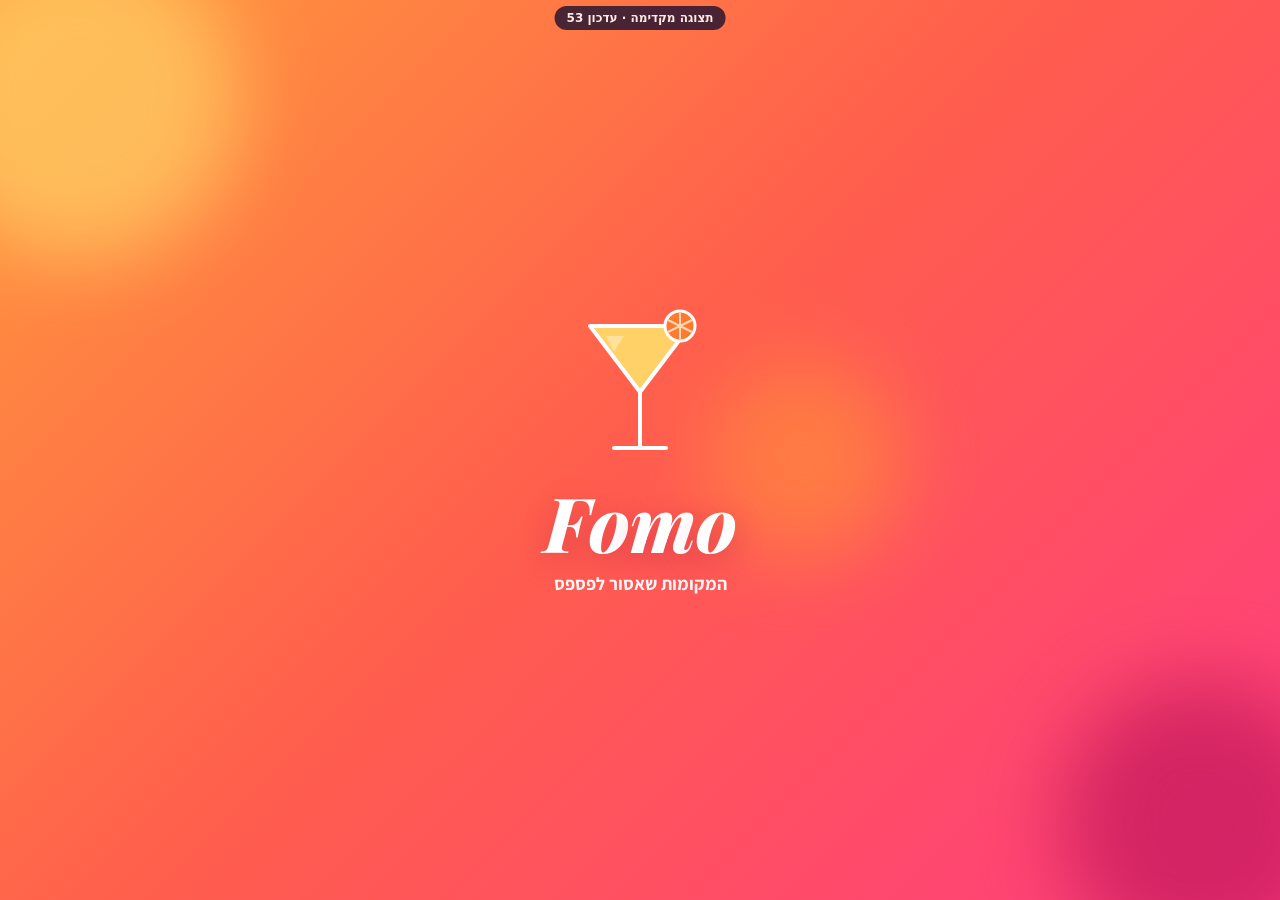
==== preview/index.html @ 9e5e3354 "Preview of update 53 at /preview/ (live app unchanged) Co-Authored-By: Claude Opus 5.5 <noreply@anth" ====
<!DOCTYPE html>
<html lang="he" dir="rtl">
<head>
<meta charset="utf-8">
<meta name="viewport" content="width=device-width,initial-scale=1,viewport-fit=cover">
<meta name="robots" content="noindex"><title>Fomo</title>
<meta name="theme-color" content="#FF5E4D">
<meta name="apple-mobile-web-app-capable" content="yes">
<meta name="mobile-web-app-capable" content="yes">
<meta name="apple-mobile-web-app-status-bar-style" content="black-translucent">
<meta name="apple-mobile-web-app-title" content="Fomo">
<script>try{var d=document.documentElement,t=localStorage.getItem("rs-theme");if(t)d.dataset.theme=t;var f=localStorage.getItem("rs-fs");if(f)d.dataset.fs=f;if(localStorage.getItem("rs-hc"))d.dataset.hc="1"}catch(e){}</script>
<link rel="manifest" href="manifest.webmanifest">
<link rel="icon" href="icons/icon-192.png">
<link rel="apple-touch-icon" href="icons/apple-touch-icon.png">
<link rel="preconnect" href="https://fonts.googleapis.com">
<link href="https://fonts.googleapis.com/css2?family=Frank+Ruhl+Libre:wght@700;900&family=Playfair+Display:ital,wght@1,800&family=Rubik:wght@500;700;800&family=Assistant:wght@400;600;700&display=swap" rel="stylesheet">
<link rel="stylesheet" href="vendor/leaflet.css?v=53">
<link rel="stylesheet" href="vendor/markercluster.css?v=53">
<link rel="stylesheet" href="style.css?v=53">
</head>
<body class="splashing"><div id="pvBadge" style="position:fixed;top:calc(6px + env(safe-area-inset-top));left:50%;transform:translateX(-50%);z-index:9999;background:#2A1630;color:#fff;font:700 12px/1 system-ui,sans-serif;padding:6px 12px;border-radius:999px;pointer-events:none;opacity:.85">תצוגה מקדימה · עדכון 53</div>
<div id="splash" role="presentation">
  <div class="sp-blob b1"></div><div class="sp-blob b2"></div><div class="sp-blob b3"></div>
  <svg class="sp-glass" viewBox="0 0 120 160" aria-hidden="true">
    <defs><clipPath id="bowl"><path d="M14 22 H106 L60 84 Z"/></clipPath></defs>
    <g clip-path="url(#bowl)"><rect class="liquid" x="0" y="20" width="120" height="70"/><path class="shine" d="M26 30 H44 L34 46 Z"/></g>
    <circle class="bub" cx="52" cy="62" r="2.5"/><circle class="bub" cx="64" cy="54" r="2"/><circle class="bub" cx="58" cy="70" r="1.8"/>
    <path class="outline" d="M10 20 H110 L60 86 Z M60 86 V140 M34 142 H86"/>
    <g class="slice"><circle cx="100" cy="20" r="15" fill="#FF7A2F" stroke="#fff" stroke-width="3"/><path d="M100 7 V33 M88 14 L112 26 M88 26 L112 14" stroke="#FFD9B8" stroke-width="2"/></g>
  </svg>
  <div class="sp-word"><span>F</span><span>o</span><span>m</span><span>o</span></div>
  <div class="sp-tag">המקומות שאסור לפספס</div>
</div>
<div id="gate" class="gate" hidden></div>
<div id="app" hidden>
<header class="band">
  <div class="wrap">
    <div class="top">
      <div>
        <div class="brand">Fomo</div>
        <h1>המסעדות שלנו</h1>
        <div class="stats" id="stats">טוען…</div>
        <div class="greet" id="greet" hidden></div>
      </div>
      <div class="hbtns">
        <button class="btn ghost" id="pickBtn" type="button"><svg viewBox="0 0 24 24" fill="none" stroke="currentColor" stroke-width="2"><rect x="3" y="3" width="18" height="18" rx="4"/><circle cx="8.5" cy="8.5" r="1.3" fill="currentColor"/><circle cx="15.5" cy="15.5" r="1.3" fill="currentColor"/><circle cx="12" cy="12" r="1.3" fill="currentColor"/></svg>לאן הולכים הערב?</button>
        <button class="btn" id="addBtn" type="button"><svg viewBox="0 0 24 24" fill="none" stroke="currentColor" stroke-width="2.5"><path d="M12 5v14M5 12h14"/></svg>מסעדה חדשה</button>
        <button class="btn ghost icon bell-btn" id="bellBtn" type="button" aria-label="מה חדש"><svg viewBox="0 0 24 24" fill="none" stroke="currentColor" stroke-width="2" stroke-linecap="round" stroke-linejoin="round"><path d="M6 8a6 6 0 0 1 12 0c0 7 3 9 3 9H3s3-2 3-9M10.3 21a1.9 1.9 0 0 0 3.4 0"/></svg><span class="bell-n" hidden></span></button>
        <button class="btn ghost" id="listBtn" type="button"><svg viewBox="0 0 24 24" fill="none" stroke="currentColor" stroke-width="2"><path d="M8 6h13M8 12h13M8 18h13M3 6h.01M3 12h.01M3 18h.01"/></svg>הקבוצות שלי</button>
        <button class="btn ghost icon" id="setBtn" type="button" aria-label="הגדרות" title="הגדרות"><svg viewBox="0 0 24 24" fill="none" stroke="currentColor" stroke-width="2"><circle cx="12" cy="12" r="3"/><path d="M19.4 15a1.7 1.7 0 0 0 .3 1.8l.1.1a2 2 0 1 1-2.8 2.8l-.1-.1a1.7 1.7 0 0 0-1.8-.3 1.7 1.7 0 0 0-1 1.5V21a2 2 0 1 1-4 0v-.1a1.7 1.7 0 0 0-1.1-1.5 1.7 1.7 0 0 0-1.8.3l-.1.1a2 2 0 1 1-2.8-2.8l.1-.1a1.7 1.7 0 0 0 .3-1.8 1.7 1.7 0 0 0-1.5-1H3a2 2 0 1 1 0-4h.1a1.7 1.7 0 0 0 1.5-1.1 1.7 1.7 0 0 0-.3-1.8l-.1-.1a2 2 0 1 1 2.8-2.8l.1.1a1.7 1.7 0 0 0 1.8.3H9a1.7 1.7 0 0 0 1-1.5V3a2 2 0 1 1 4 0v.1a1.7 1.7 0 0 0 1 1.5 1.7 1.7 0 0 0 1.8-.3l.1-.1a2 2 0 1 1 2.8 2.8l-.1.1a1.7 1.7 0 0 0-.3 1.8V9a1.7 1.7 0 0 0 1.5 1H21a2 2 0 1 1 0 4h-.1a1.7 1.7 0 0 0-1.5 1z"/></svg></button>
      </div>
    </div>
    <nav class="tabs" aria-label="תצוגות">
      <a href="#" data-v="list"><svg viewBox="0 0 24 24" fill="none" stroke="currentColor" stroke-width="2" aria-hidden="true"><path d="M8 6h13M8 12h13M8 18h13M3 6h.01M3 12h.01M3 18h.01"/></svg><span>רשימה</span></a>
      <a href="#map" data-v="map"><svg viewBox="0 0 24 24" fill="none" stroke="currentColor" stroke-width="2" aria-hidden="true"><path d="M9 4L3 6v14l6-2 6 2 6-2V4l-6 2z"/><path d="M9 4v14M15 6v14"/></svg><span>מפה</span></a>
      <a href="#timeline" data-v="timeline"><svg viewBox="0 0 24 24" fill="none" stroke="currentColor" stroke-width="2" aria-hidden="true"><rect x="3" y="5" width="18" height="16" rx="2"/><path d="M3 10h18M8 3v4M16 3v4"/></svg><span>יציאות</span></a>
      <a href="#stats" data-v="stats"><svg viewBox="0 0 24 24" fill="none" stroke="currentColor" stroke-width="2" aria-hidden="true"><path d="M4 20V10M10 20V4M16 20v-7M22 20H2"/></svg><span>נתונים</span></a>
      <a href="#me" data-v="me"><svg viewBox="0 0 24 24" fill="none" stroke="currentColor" stroke-width="2" aria-hidden="true"><circle cx="12" cy="8" r="4"/><path d="M4 21c0-4 3.6-7 8-7s8 3 8 7"/></svg><span>אני</span></a>
    </nav>
  </div>
</header>
<main>
  <section class="view" id="v-list">
    <div class="band wrap notices" id="pollBar"></div>
    <div class="band tools wrap">
      <div class="seg" role="group" aria-label="סינון לפי מצב">
        <button type="button" data-view="all" aria-pressed="true">הכל</button>
        <button type="button" data-view="want" aria-pressed="false">רוצים ללכת</button>
        <button type="button" data-view="been" aria-pressed="false">היינו</button>
        <button type="button" data-view="match" aria-pressed="false">שנינו רוצים השבוע</button>
      </div>
      <span class="sx-qwrap"><span class="sx-spark" aria-hidden="true">✨</span><input class="search" id="q" type="search" enterkeyhint="search" placeholder="חיפוש חכם: שם, או ״בר יין שקט״" aria-label="חיפוש חכם"></span>
      <div class="sortrow"><select id="sort" aria-label="מיון">
        <option value="recent">עודכנו לאחרונה</option>
        <option value="rating">הכי אהבנו</option>
        <option value="visit">ביקור אחרון</option>
        <option value="name">לפי שם</option>
        <option value="near">הכי קרוב אליי</option>
      </select><button class="btn mobonly" id="pickBtnM" type="button"><svg viewBox="0 0 24 24" fill="none" stroke="currentColor" stroke-width="2"><rect x="3" y="3" width="18" height="18" rx="4"/><circle cx="8.5" cy="8.5" r="1.3" fill="currentColor"/><circle cx="15.5" cy="15.5" r="1.3" fill="currentColor"/><circle cx="12" cy="12" r="1.3" fill="currentColor"/></svg>לאן הולכים?</button></div>
    </div>
    <div class="stk-sen" id="stkSen" aria-hidden="true"></div><div class="band wrap stickybar" id="stickyBar"><div class="chips" id="cuis" role="toolbar" aria-label="סינון מהיר"></div><div class="chips featrow" id="featRow" role="group" aria-label="סינון לפי תכונות" hidden></div></div>
    <div class="band wrap"><div id="friendsLoved"></div><p class="status" id="status"></p><div class="grid" id="grid"></div></div>
  </section>
  <section class="view band wrap" id="v-map" hidden>
    <div class="mapwrap"><div id="lmap" class="lmap" role="region" aria-label="מפת המסעדות"></div><div id="mapCard" class="mapcard" hidden></div></div>
    <div class="row" style="margin-top:12px"><button class="btn" type="button" id="locMe">המיקום שלי</button><button class="btn" type="button" id="fitAll">הצגת כל המסעדות</button><span class="note" style="margin:0"><i class="dot" style="background:var(--mint)"></i>היינו &nbsp; <i class="dot" style="background:var(--wine)"></i>רוצים ללכת</span></div>
    <div id="nomap"></div>
  </section>
  <section class="view band wrap" id="v-timeline" hidden>
    <div id="soon"></div>
    <div id="memory"></div>
    <div class="row"><div class="seg" role="group" aria-label="סינון ביקורים"><button type="button" data-tl="all" aria-pressed="true">כל הביקורים</button><button type="button" data-tl="special" aria-pressed="false">רק ימים מיוחדים</button></div></div>
    <div id="tl"></div>
  </section>
  <section class="view band wrap" id="v-stats" hidden>
    <div class="row" style="justify-content:space-between;margin-bottom:16px"><h2 style="font-size:clamp(26px,3.5vw,34px)" id="stTitle">הסטטיסטיקות שלנו</h2><select id="stYear" aria-label="תקופה"></select></div>
    <div id="st"></div>
  </section>
  <section class="view band wrap" id="v-me" hidden><div id="me"></div></section>
</main>
<nav class="tabbar" aria-label="ניווט">
  <a href="#" data-v="list"><svg viewBox="0 0 24 24" fill="none" stroke="currentColor" stroke-width="2"><path d="M8 6h13M8 12h13M8 18h13M3 6h.01M3 12h.01M3 18h.01"/></svg><span>רשימה</span></a>
  <a href="#map" data-v="map"><svg viewBox="0 0 24 24" fill="none" stroke="currentColor" stroke-width="2"><path d="M9 4L3 6v14l6-2 6 2 6-2V4l-6 2z"/><path d="M9 4v14M15 6v14"/></svg><span>מפה</span></a>
  <button type="button" class="tb-add" id="addBtnM" aria-label="מקום חדש"><svg viewBox="0 0 24 24" fill="none" stroke="currentColor" stroke-width="2.6"><path d="M12 5v14M5 12h14"/></svg></button>
  <a href="#timeline" data-v="timeline"><svg viewBox="0 0 24 24" fill="none" stroke="currentColor" stroke-width="2"><rect x="3" y="5" width="18" height="16" rx="2"/><path d="M3 10h18M8 3v4M16 3v4"/></svg><span>יציאות</span></a>
  <a href="#me" data-v="me"><svg viewBox="0 0 24 24" fill="none" stroke="currentColor" stroke-width="2" aria-hidden="true"><circle cx="12" cy="8" r="4"/><path d="M4 21c0-4 3.6-7 8-7s8 3 8 7"/></svg><span>אני</span></a>
</nav>
<button class="fab" id="fab" type="button" aria-label="צילום במסעדה" title="צילום במסעדה"><svg viewBox="0 0 24 24" fill="none" stroke="currentColor" stroke-width="2"><path d="M4 8h3l2-3h6l2 3h3v11H4z"/><circle cx="12" cy="13" r="3.5"/></svg></button>
</div>
<div class="ov" id="ov" hidden><div class="sheet" role="dialog" aria-modal="true" aria-label="פרטים"><div class="sx-bar"><button class="x" type="button" id="closeBtn" aria-label="סגירה">×</button></div><div id="sb"></div></div></div>
<div class="lb" id="lb" hidden><img id="lbImg" alt=""></div>
<div class="toast" id="toast" hidden></div>
<div class="utoast" id="utoast" hidden role="status"><span id="utTxt"></span><button type="button" id="utBtn">ביטול</button><i id="utBar"></i></div>
<div class="ptr" id="ptr" aria-hidden="true"><svg viewBox="0 0 24 24" fill="none" stroke="currentColor" stroke-width="2.4" stroke-linecap="round"><path d="M12 4v12M6 10l6 6 6-6"/></svg></div>
<datalist id="cuisList"><option>איטלקי</option><option>אסייתי</option><option>יפני / סושי</option><option>בשרים</option><option>דגים ופירות ים</option><option>ים-תיכוני</option><option>המבורגר</option><option>פיצה</option><option>מקסיקני</option><option>הודי</option><option>מסעדת שף</option><option>בר קוקטיילים</option><option>בר יין</option><option>פאב</option><option>קפה ובראנץ'</option><option>טבעוני</option><option>חומוס ומזרחי</option><option>קינוחים</option></datalist>
<script src="config.js?v=53"></script>
<script src="vendor/supabase.js?v=53"></script>
<script src="app.js?v=53"></script>
</body>
</html>
---- preview/vendor/leaflet.css ----
/* required styles */

.leaflet-pane,
.leaflet-tile,
.leaflet-marker-icon,
.leaflet-marker-shadow,
.leaflet-tile-container,
.leaflet-pane > svg,
.leaflet-pane > canvas,
.leaflet-zoom-box,
.leaflet-image-layer,
.leaflet-layer {
	position: absolute;
	left: 0;
	top: 0;
	}
.leaflet-container {
	overflow: hidden;
	}
.leaflet-tile,
.leaflet-marker-icon,
.leaflet-marker-shadow {
	-webkit-user-select: none;
	   -moz-user-select: none;
	        user-select: none;
	  -webkit-user-drag: none;
	}
/* Prevents IE11 from highlighting tiles in blue */
.leaflet-tile::selection {
	background: transparent;
}
/* Safari renders non-retina tile on retina better with this, but Chrome is worse */
.leaflet-safari .leaflet-tile {
	image-rendering: -webkit-optimize-contrast;
	}
/* hack that prevents hw layers "stretching" when loading new tiles */
.leaflet-safari .leaflet-tile-container {
	width: 1600px;
	height: 1600px;
	-webkit-transform-origin: 0 0;
	}
.leaflet-marker-icon,
.leaflet-marker-shadow {
	display: block;
	}
/* .leaflet-container svg: reset svg max-width decleration shipped in Joomla! (joomla.org) 3.x */
/* .leaflet-container img: map is broken in FF if you have max-width: 100% on tiles */
.leaflet-container .leaflet-overlay-pane svg {
	max-width: none !important;
	max-height: none !important;
	}
.leaflet-container .leaflet-marker-pane img,
.leaflet-container .leaflet-shadow-pane img,
.leaflet-container .leaflet-tile-pane img,
.leaflet-container img.leaflet-image-layer,
.leaflet-container .leaflet-tile {
	max-width: none !important;
	max-height: none !important;
	width: auto;
	padding: 0;
	}

.leaflet-container img.leaflet-tile {
	/* See: https://bugs.chromium.org/p/chromium/issues/detail?id=600120 */
	mix-blend-mode: plus-lighter;
}

.leaflet-container.leaflet-touch-zoom {
	-ms-touch-action: pan-x pan-y;
	touch-action: pan-x pan-y;
	}
.leaflet-container.leaflet-touch-drag {
	-ms-touch-action: pinch-zoom;
	/* Fallback for FF which doesn't support pinch-zoom */
	touch-action: none;
	touch-action: pinch-zoom;
}
.leaflet-container.leaflet-touch-drag.leaflet-touch-zoom {
	-ms-touch-action: none;
	touch-action: none;
}
.leaflet-container {
	-webkit-tap-highlight-color: transparent;
}
.leaflet-container a {
	-webkit-tap-highlight-color: rgba(51, 181, 229, 0.4);
}
.leaflet-tile {
	filter: inherit;
	visibility: hidden;
	}
.leaflet-tile-loaded {
	visibility: inherit;
	}
.leaflet-zoom-box {
	width: 0;
	height: 0;
	-moz-box-sizing: border-box;
	     box-sizing: border-box;
	z-index: 800;
	}
/* workaround for https://bugzilla.mozilla.org/show_bug.cgi?id=888319 */
.leaflet-overlay-pane svg {
	-moz-user-select: none;
	}

.leaflet-pane         { z-index: 400; }

.leaflet-tile-pane    { z-index: 200; }
.leaflet-overlay-pane { z-index: 400; }
.leaflet-shadow-pane  { z-index: 500; }
.leaflet-marker-pane  { z-index: 600; }
.leaflet-tooltip-pane   { z-index: 650; }
.leaflet-popup-pane   { z-index: 700; }

.leaflet-map-pane canvas { z-index: 100; }
.leaflet-map-pane svg    { z-index: 200; }

.leaflet-vml-shape {
	width: 1px;
	height: 1px;
	}
.lvml {
	behavior: url(#default#VML);
	display: inline-block;
	position: absolute;
	}


/* control positioning */

.leaflet-control {
	position: relative;
	z-index: 800;
	pointer-events: visiblePainted; /* IE 9-10 doesn't have auto */
	pointer-events: auto;
	}
.leaflet-top,
.leaflet-bottom {
	position: absolute;
	z-index: 1000;
	pointer-events: none;
	}
.leaflet-top {
	top: 0;
	}
.leaflet-right {
	right: 0;
	}
.leaflet-bottom {
	bottom: 0;
	}
.leaflet-left {
	left: 0;
	}
.leaflet-control {
	float: left;
	clear: both;
	}
.leaflet-right .leaflet-control {
	float: right;
	}
.leaflet-top .leaflet-control {
	margin-top: 10px;
	}
.leaflet-bottom .leaflet-control {
	margin-bottom: 10px;
	}
.leaflet-left .leaflet-control {
	margin-left: 10px;
	}
.leaflet-right .leaflet-control {
	margin-right: 10px;
	}


/* zoom and fade animations */

.leaflet-fade-anim .leaflet-popup {
	opacity: 0;
	-webkit-transition: opacity 0.2s linear;
	   -moz-transition: opacity 0.2s linear;
	        transition: opacity 0.2s linear;
	}
.leaflet-fade-anim .leaflet-map-pane .leaflet-popup {
	opacity: 1;
	}
.leaflet-zoom-animated {
	-webkit-transform-origin: 0 0;
	    -ms-transform-origin: 0 0;
	        transform-origin: 0 0;
	}
svg.leaflet-zoom-animated {
	will-change: transform;
}

.leaflet-zoom-anim .leaflet-zoom-animated {
	-webkit-transition: -webkit-transform 0.25s cubic-bezier(0,0,0.25,1);
	   -moz-transition:    -moz-transform 0.25s cubic-bezier(0,0,0.25,1);
	        transition:         transform 0.25s cubic-bezier(0,0,0.25,1);
	}
.leaflet-zoom-anim .leaflet-tile,
.leaflet-pan-anim .leaflet-tile {
	-webkit-transition: none;
	   -moz-transition: none;
	        transition: none;
	}

.leaflet-zoom-anim .leaflet-zoom-hide {
	visibility: hidden;
	}


/* cursors */

.leaflet-interactive {
	cursor: pointer;
	}
.leaflet-grab {
	cursor: -webkit-grab;
	cursor:    -moz-grab;
	cursor:         grab;
	}
.leaflet-crosshair,
.leaflet-crosshair .leaflet-interactive {
	cursor: crosshair;
	}
.leaflet-popup-pane,
.leaflet-control {
	cursor: auto;
	}
.leaflet-dragging .leaflet-grab,
.leaflet-dragging .leaflet-grab .leaflet-interactive,
.leaflet-dragging .leaflet-marker-draggable {
	cursor: move;
	cursor: -webkit-grabbing;
	cursor:    -moz-grabbing;
	cursor:         grabbing;
	}

/* marker & overlays interactivity */
.leaflet-marker-icon,
.leaflet-marker-shadow,
.leaflet-image-layer,
.leaflet-pane > svg path,
.leaflet-tile-container {
	pointer-events: none;
	}

.leaflet-marker-icon.leaflet-interactive,
.leaflet-image-layer.leaflet-interactive,
.leaflet-pane > svg path.leaflet-interactive,
svg.leaflet-image-layer.leaflet-interactive path {
	pointer-events: visiblePainted; /* IE 9-10 doesn't have auto */
	pointer-events: auto;
	}

/* visual tweaks */

.leaflet-container {
	background: #ddd;
	outline-offset: 1px;
	}
.leaflet-container a {
	color: #0078A8;
	}
.leaflet-zoom-box {
	border: 2px dotted #38f;
	background: rgba(255,255,255,0.5);
	}


/* general typography */
.leaflet-container {
	font-family: "Helvetica Neue", Arial, Helvetica, sans-serif;
	font-size: 12px;
	font-size: 0.75rem;
	line-height: 1.5;
	}


/* general toolbar styles */

.leaflet-bar {
	box-shadow: 0 1px 5px rgba(0,0,0,0.65);
	border-radius: 4px;
	}
.leaflet-bar a {
	background-color: #fff;
	border-bottom: 1px solid #ccc;
	width: 26px;
	height: 26px;
	line-height: 26px;
	display: block;
	text-align: center;
	text-decoration: none;
	color: black;
	}
.leaflet-bar a,
.leaflet-control-layers-toggle {
	background-position: 50% 50%;
	background-repeat: no-repeat;
	display: block;
	}
.leaflet-bar a:hover,
.leaflet-bar a:focus {
	background-color: #f4f4f4;
	}
.leaflet-bar a:first-child {
	border-top-left-radius: 4px;
	border-top-right-radius: 4px;
	}
.leaflet-bar a:last-child {
	border-bottom-left-radius: 4px;
	border-bottom-right-radius: 4px;
	border-bottom: none;
	}
.leaflet-bar a.leaflet-disabled {
	cursor: default;
	background-color: #f4f4f4;
	color: #bbb;
	}

.leaflet-touch .leaflet-bar a {
	width: 30px;
	height: 30px;
	line-height: 30px;
	}
.leaflet-touch .leaflet-bar a:first-child {
	border-top-left-radius: 2px;
	border-top-right-radius: 2px;
	}
.leaflet-touch .leaflet-bar a:last-child {
	border-bottom-left-radius: 2px;
	border-bottom-right-radius: 2px;
	}

/* zoom control */

.leaflet-control-zoom-in,
.leaflet-control-zoom-out {
	font: bold 18px 'Lucida Console', Monaco, monospace;
	text-indent: 1px;
	}

.leaflet-touch .leaflet-control-zoom-in, .leaflet-touch .leaflet-control-zoom-out  {
	font-size: 22px;
	}


/* layers control */

.leaflet-control-layers {
	box-shadow: 0 1px 5px rgba(0,0,0,0.4);
	background: #fff;
	border-radius: 5px;
	}
.leaflet-control-layers-toggle {
	background-image: url(images/layers.png);
	width: 36px;
	height: 36px;
	}
.leaflet-retina .leaflet-control-layers-toggle {
	background-image: url(images/layers-2x.png);
	background-size: 26px 26px;
	}
.leaflet-touch .leaflet-control-layers-toggle {
	width: 44px;
	height: 44px;
	}
.leaflet-control-layers .leaflet-control-layers-list,
.leaflet-control-layers-expanded .leaflet-control-layers-toggle {
	display: none;
	}
.leaflet-control-layers-expanded .leaflet-control-layers-list {
	display: block;
	position: relative;
	}
.leaflet-control-layers-expanded {
	padding: 6px 10px 6px 6px;
	color: #333;
	background: #fff;
	}
.leaflet-control-layers-scrollbar {
	overflow-y: scroll;
	overflow-x: hidden;
	padding-right: 5px;
	}
.leaflet-control-layers-selector {
	margin-top: 2px;
	position: relative;
	top: 1px;
	}
.leaflet-control-layers label {
	display: block;
	font-size: 13px;
	font-size: 1.08333em;
	}
.leaflet-control-layers-separator {
	height: 0;
	border-top: 1px solid #ddd;
	margin: 5px -10px 5px -6px;
	}

/* Default icon URLs */
.leaflet-default-icon-path { /* used only in path-guessing heuristic, see L.Icon.Default */
	background-image: url(images/marker-icon.png);
	}


/* attribution and scale controls */

.leaflet-container .leaflet-control-attribution {
	background: #fff;
	background: rgba(255, 255, 255, 0.8);
	margin: 0;
	}
.leaflet-control-attribution,
.leaflet-control-scale-line {
	padding: 0 5px;
	color: #333;
	line-height: 1.4;
	}
.leaflet-control-attribution a {
	text-decoration: none;
	}
.leaflet-control-attribution a:hover,
.leaflet-control-attribution a:focus {
	text-decoration: underline;
	}
.leaflet-attribution-flag {
	display: inline !important;
	vertical-align: baseline !important;
	width: 1em;
	height: 0.6669em;
	}
.leaflet-left .leaflet-control-scale {
	margin-left: 5px;
	}
.leaflet-bottom .leaflet-control-scale {
	margin-bottom: 5px;
	}
.leaflet-control-scale-line {
	border: 2px solid #777;
	border-top: none;
	line-height: 1.1;
	padding: 2px 5px 1px;
	white-space: nowrap;
	-moz-box-sizing: border-box;
	     box-sizing: border-box;
	background: rgba(255, 255, 255, 0.8);
	text-shadow: 1px 1px #fff;
	}
.leaflet-control-scale-line:not(:first-child) {
	border-top: 2px solid #777;
	border-bottom: none;
	margin-top: -2px;
	}
.leaflet-control-scale-line:not(:first-child):not(:last-child) {
	border-bottom: 2px solid #777;
	}

.leaflet-touch .leaflet-control-attribution,
.leaflet-touch .leaflet-control-layers,
.leaflet-touch .leaflet-bar {
	box-shadow: none;
	}
.leaflet-touch .leaflet-control-layers,
.leaflet-touch .leaflet-bar {
	border: 2px solid rgba(0,0,0,0.2);
	background-clip: padding-box;
	}


/* popup */

.leaflet-popup {
	position: absolute;
	text-align: center;
	margin-bottom: 20px;
	}
.leaflet-popup-content-wrapper {
	padding: 1px;
	text-align: left;
	border-radius: 12px;
	}
.leaflet-popup-content {
	margin: 13px 24px 13px 20px;
	line-height: 1.3;
	font-size: 13px;
	font-size: 1.08333em;
	min-height: 1px;
	}
.leaflet-popup-content p {
	margin: 17px 0;
	margin: 1.3em 0;
	}
.leaflet-popup-tip-container {
	width: 40px;
	height: 20px;
	position: absolute;
	left: 50%;
	margin-top: -1px;
	margin-left: -20px;
	overflow: hidden;
	pointer-events: none;
	}
.leaflet-popup-tip {
	width: 17px;
	height: 17px;
	padding: 1px;

	margin: -10px auto 0;
	pointer-events: auto;

	-webkit-transform: rotate(45deg);
	   -moz-transform: rotate(45deg);
	    -ms-transform: rotate(45deg);
	        transform: rotate(45deg);
	}
.leaflet-popup-content-wrapper,
.leaflet-popup-tip {
	background: white;
	color: #333;
	box-shadow: 0 3px 14px rgba(0,0,0,0.4);
	}
.leaflet-container a.leaflet-popup-close-button {
	position: absolute;
	top: 0;
	right: 0;
	border: none;
	text-align: center;
	width: 24px;
	height: 24px;
	font: 16px/24px Tahoma, Verdana, sans-serif;
	color: #757575;
	text-decoration: none;
	background: transparent;
	}
.leaflet-container a.leaflet-popup-close-button:hover,
.leaflet-container a.leaflet-popup-close-button:focus {
	color: #585858;
	}
.leaflet-popup-scrolled {
	overflow: auto;
	}

.leaflet-oldie .leaflet-popup-content-wrapper {
	-ms-zoom: 1;
	}
.leaflet-oldie .leaflet-popup-tip {
	width: 24px;
	margin: 0 auto;

	-ms-filter: "progid:DXImageTransform.Microsoft.Matrix(M11=0.70710678, M12=0.70710678, M21=-0.70710678, M22=0.70710678)";
	filter: progid:DXImageTransform.Microsoft.Matrix(M11=0.70710678, M12=0.70710678, M21=-0.70710678, M22=0.70710678);
	}

.leaflet-oldie .leaflet-control-zoom,
.leaflet-oldie .leaflet-control-layers,
.leaflet-oldie .leaflet-popup-content-wrapper,
.leaflet-oldie .leaflet-popup-tip {
	border: 1px solid #999;
	}


/* div icon */

.leaflet-div-icon {
	background: #fff;
	border: 1px solid #666;
	}


/* Tooltip */
/* Base styles for the element that has a tooltip */
.leaflet-tooltip {
	position: absolute;
	padding: 6px;
	background-color: #fff;
	border: 1px solid #fff;
	border-radius: 3px;
	color: #222;
	white-space: nowrap;
	-webkit-user-select: none;
	-moz-user-select: none;
	-ms-user-select: none;
	user-select: none;
	pointer-events: none;
	box-shadow: 0 1px 3px rgba(0,0,0,0.4);
	}
.leaflet-tooltip.leaflet-interactive {
	cursor: pointer;
	pointer-events: auto;
	}
.leaflet-tooltip-top:before,
.leaflet-tooltip-bottom:before,
.leaflet-tooltip-left:before,
.leaflet-tooltip-right:before {
	position: absolute;
	pointer-events: none;
	border: 6px solid transparent;
	background: transparent;
	content: "";
	}

/* Directions */

.leaflet-tooltip-bottom {
	margin-top: 6px;
}
.leaflet-tooltip-top {
	margin-top: -6px;
}
.leaflet-tooltip-bottom:before,
.leaflet-tooltip-top:before {
	left: 50%;
	margin-left: -6px;
	}
.leaflet-tooltip-top:before {
	bottom: 0;
	margin-bottom: -12px;
	border-top-color: #fff;
	}
.leaflet-tooltip-bottom:before {
	top: 0;
	margin-top: -12px;
	margin-left: -6px;
	border-bottom-color: #fff;
	}
.leaflet-tooltip-left {
	margin-left: -6px;
}
.leaflet-tooltip-right {
	margin-left: 6px;
}
.leaflet-tooltip-left:before,
.leaflet-tooltip-right:before {
	top: 50%;
	margin-top: -6px;
	}
.leaflet-tooltip-left:before {
	right: 0;
	margin-right: -12px;
	border-left-color: #fff;
	}
.leaflet-tooltip-right:before {
	left: 0;
	margin-left: -12px;
	border-right-color: #fff;
	}

/* Printing */

@media print {
	/* Prevent printers from removing background-images of controls. */
	.leaflet-control {
		-webkit-print-color-adjust: exact;
		print-color-adjust: exact;
		}
	}
---- preview/vendor/markercluster.css ----
.leaflet-cluster-anim .leaflet-marker-icon, .leaflet-cluster-anim .leaflet-marker-shadow {
	-webkit-transition: -webkit-transform 0.3s ease-out, opacity 0.3s ease-in;
	-moz-transition: -moz-transform 0.3s ease-out, opacity 0.3s ease-in;
	-o-transition: -o-transform 0.3s ease-out, opacity 0.3s ease-in;
	transition: transform 0.3s ease-out, opacity 0.3s ease-in;
}

.leaflet-cluster-spider-leg {
	/* stroke-dashoffset (duration and function) should match with leaflet-marker-icon transform in order to track it exactly */
	-webkit-transition: -webkit-stroke-dashoffset 0.3s ease-out, -webkit-stroke-opacity 0.3s ease-in;
	-moz-transition: -moz-stroke-dashoffset 0.3s ease-out, -moz-stroke-opacity 0.3s ease-in;
	-o-transition: -o-stroke-dashoffset 0.3s ease-out, -o-stroke-opacity 0.3s ease-in;
	transition: stroke-dashoffset 0.3s ease-out, stroke-opacity 0.3s ease-in;
}
---- preview/style.css ----
/* Fomo · golden hour
   VOICE: light, warm, inviting — an aperitivo at sunset
   IDEA: a spritz glass catching the last light; everything glows a little
   COLOUR: ivory ground, orange→coral→pink gradient, mint for "been", gold stars
   MOTION: intro splash each launch, rising cards, sliding sheets, popping hearts */
:root{color-scheme:light dark;
  --bg:light-dark(#FFF8F1,#160E13);--card:light-dark(#FFFFFF,#21161D);--soft:light-dark(#FFEFE3,#2B1D25);--soft2:light-dark(#FFF4EB,#261A21);
  --line:light-dark(#F4E2D4,#3A2A33);--ink:light-dark(#2A1630,#FCEFE6);--mute:light-dark(#8B7380,#BBA4B0);
  --red:light-dark(#FF5A3C,#FF6E4A);--redd:light-dark(#E8442A,#FF5A3C);--wine:#FF4E6A;--mint:#14B88A;--brass:#FFB547;--sun:#FFB547;
  --ok:#14B88A;--bad:light-dark(#E5383B,#FF7B7D);
  --grad:linear-gradient(135deg,#FF9A3C 0%,#FF5E4D 48%,#FF3D7F 100%);
  --grad-soft:linear-gradient(135deg,#FFE1C7,#FFD3D6);
  --sea:light-dark(#DCEFF3,#10232A);--land:light-dark(#FFF8F1,#21161D);--landl:light-dark(#F1D9C6,#3A2A33);
  --shadow:0 8px 28px light-dark(#ff5a3c1a,#00000066);--shadow-sm:0 2px 10px light-dark(#2a163012,#00000055);
  --ease:cubic-bezier(.2,.8,.2,1);--spring:cubic-bezier(.34,1.56,.64,1)}
:root[data-theme=light]{color-scheme:light}:root[data-theme=dark]{color-scheme:dark}
*{box-sizing:border-box;min-width:0;-webkit-tap-highlight-color:transparent}
html{scroll-behavior:smooth}
body{margin:0;background:var(--bg);color:var(--ink);font:16px/1.55 Assistant,system-ui,sans-serif;overflow-x:clip}
h1,h2,h3{font-family:Rubik,Assistant,sans-serif;margin:0;line-height:1.1;text-wrap:balance;font-weight:800}
button,input,select,textarea{font:inherit;color:inherit}
.band{padding:clamp(18px,3vw,40px) max(5vw,16px)}
.wrap{max-width:1240px;margin:0 auto}

/* ---------- header ---------- */
header.band{position:relative;overflow:hidden;background:var(--grad);color:#fff;padding-bottom:0;padding-top:max(env(safe-area-inset-top),clamp(18px,3vw,40px));border-radius:0 0 28px 28px;box-shadow:0 10px 30px #ff5a3c33;isolation:isolate}
header.band::before,header.band::after{content:'';position:absolute;z-index:-1;border-radius:50%;filter:blur(30px);opacity:.55;pointer-events:none}
header.band::before{width:260px;height:260px;background:#FFD166;top:-120px;inset-inline-start:-60px;animation:drift 14s ease-in-out infinite alternate}
header.band::after{width:220px;height:220px;background:#FF2E93;bottom:-140px;inset-inline-end:10%;animation:drift 11s ease-in-out infinite alternate-reverse}
@keyframes drift{to{transform:translate(60px,30px) scale(1.15)}}
.top{display:flex;flex-wrap:wrap;gap:14px 24px;align-items:flex-end;justify-content:space-between}
.brand{font:italic 800 18px/1 'Playfair Display',Georgia,serif;color:#fff;opacity:.85;margin-bottom:6px;letter-spacing:.3px}
#app h1{font-size:clamp(32px,5vw,50px);color:#fff;cursor:pointer;text-shadow:0 2px 18px #b8203a40}
.stats{margin-top:8px;font-size:16px;color:#fff;opacity:.92}.stats b{font-family:Rubik;font-size:19px;font-weight:800}
.hbtns{display:flex;gap:10px;flex-wrap:wrap}
nav.tabs{display:flex;gap:6px;margin-top:20px;padding-bottom:16px;overflow-x:auto;scrollbar-width:none}
nav.tabs a{display:inline-flex;align-items:center;gap:8px;flex:none;color:#fff;text-decoration:none;font-weight:700;padding:9px 18px;border-radius:999px;opacity:.85;transition:background .25s,color .25s,opacity .25s}
nav.tabs a:hover{background:#ffffff26;opacity:1}
nav.tabs a[aria-current=page]{background:#fff;color:var(--red);opacity:1;box-shadow:0 4px 14px #b8203a33}

/* ---------- buttons & inputs ---------- */
.btn{display:inline-flex;align-items:center;justify-content:center;gap:8px;min-height:44px;padding:0 18px;border-radius:14px;border:1.5px solid var(--line);background:var(--card);font-weight:700;font-size:15px;cursor:pointer;text-decoration:none;color:var(--ink);white-space:nowrap;transition:transform .2s var(--spring),box-shadow .2s,background .2s,border-color .2s}
.btn:hover{border-color:light-dark(#F0C9B2,#5a4250);box-shadow:var(--shadow-sm)}
.btn:active{transform:scale(.96)}
.btn:disabled{opacity:.55;cursor:wait}
.btn svg{width:18px;height:18px;flex:none}
.btn.pri,.btn.on{background:var(--grad);border-color:transparent;color:#fff;box-shadow:0 6px 18px #ff5a3c40}
.btn.pri:hover,.btn.on:hover{box-shadow:0 8px 24px #ff5a3c59}
.btn.big{min-height:64px;font-size:18px;border-radius:18px;width:100%}
.btn.sm{min-height:36px;padding:0 10px;font-size:14px;border-radius:12px}
header .btn{background:#ffffff26;border-color:#ffffff59;color:#fff;backdrop-filter:blur(8px);-webkit-backdrop-filter:blur(8px)}
header .btn:hover{background:#ffffff40;box-shadow:none}
header #addBtn{background:#fff;color:var(--red);border-color:#fff}
.btn:focus-visible,.chip:focus-within,input:focus-visible,select:focus-visible,textarea:focus-visible,.card:focus-visible,nav.tabs a:focus-visible,.tabbar a:focus-visible{outline:3px solid #FFB547;outline-offset:2px}
.search,select,input.f,textarea.f,select.f{min-height:46px;border:1.5px solid var(--line);border-radius:14px;padding:0 14px;background:var(--card);font-size:16px;transition:border-color .2s,box-shadow .2s}
.search:focus,input.f:focus,textarea.f:focus,select.f:focus{outline:none;border-color:#FF8A5C;box-shadow:0 0 0 4px #ff8a5c29}
input.f,textarea.f,select.f{width:100%;padding:10px 14px}
textarea.f{min-height:96px;resize:vertical}textarea.paste{min-height:64px}
.search{flex:1 1 220px}
.tools{display:flex;flex-wrap:wrap;gap:12px;align-items:center;padding-bottom:6px}
.sortrow{display:flex;gap:8px;align-items:center}
.seg{display:inline-flex;flex-wrap:wrap;background:var(--soft);border-radius:16px;padding:4px;gap:2px}
.seg button{border:0;background:none;min-height:38px;padding:0 15px;border-radius:12px;font-weight:700;cursor:pointer;color:var(--mute);transition:background .25s var(--ease),color .25s,box-shadow .25s}
.seg button[aria-pressed=true]{background:var(--card);color:var(--red);box-shadow:var(--shadow-sm)}
.chips{display:flex;flex-wrap:wrap;gap:8px}
.chip{position:relative;display:inline-flex;align-items:center;min-height:34px;padding:0 14px;border-radius:999px;border:1.5px solid var(--line);background:var(--card);font-size:14px;font-weight:600;cursor:pointer;transition:all .2s var(--ease)}
.chip input{position:absolute;opacity:0;pointer-events:none}
.chip[aria-pressed=true],.chip:has(input:checked){background:var(--ink);border-color:var(--ink);color:var(--bg)}

/* ---------- cards ---------- */
.grid{display:grid;grid-template-columns:repeat(auto-fill,minmax(min(100%,270px),1fr));gap:18px}
.card{background:var(--card);border:0;border-radius:22px;overflow:hidden;cursor:pointer;display:flex;flex-direction:column;box-shadow:var(--shadow);transition:transform .3s var(--ease),box-shadow .3s}
.card:hover{transform:translateY(-4px);box-shadow:0 14px 36px #ff5a3c2b}
.card:active{transform:scale(.98)}
.cover{position:relative;aspect-ratio:4/3;background:var(--soft);overflow:hidden}
.cover img,.cover svg{position:absolute;inset:0;width:100%;height:100%;object-fit:cover;transition:transform .6s var(--ease)}
.card:hover .cover img,.card:hover .cover svg{transform:scale(1.06)}
.badges{position:absolute;top:10px;inset-inline-start:10px;display:flex;flex-direction:column;align-items:flex-start;gap:6px}
.badge{display:inline-block;background:#ffffffeb;color:#2A1630;font-weight:700;font-size:12px;padding:4px 10px;border-radius:999px;backdrop-filter:blur(6px);-webkit-backdrop-filter:blur(6px);box-shadow:0 2px 8px #0000001a}
.badge.been{background:var(--mint);color:#fff}
.badge.match{background:var(--wine);color:#fff;animation:glow 2.4s ease-in-out infinite}
@keyframes glow{50%{box-shadow:0 0 0 6px #ff4e6a33}}
.heart{position:absolute;top:8px;inset-inline-end:10px;color:#fff;filter:drop-shadow(0 1px 3px #0006);font-size:22px}
.cbody{padding:14px 16px 16px;display:flex;flex-direction:column;gap:6px;flex:1}
.cbody h3{font-size:21px;font-weight:700}
.meta{color:var(--mute);font-size:15px;margin:0}
.rate{font-weight:800;color:var(--ink)}.rate i{font-style:normal;color:var(--sun)}
.acts{display:flex;gap:6px;margin-top:auto;padding-top:8px;flex-wrap:wrap}
.acts .btn{flex:1 1 auto}
.pop{animation:pop .5s var(--spring)}
@keyframes pop{0%{transform:scale(1)}40%{transform:scale(1.25)}100%{transform:scale(1)}}
.empty{text-align:center;padding:60px 16px;color:var(--mute);grid-column:1/-1}
.empty h2{color:var(--ink);font-size:26px;margin-bottom:8px}
.status{color:var(--mute);font-size:15px;margin:0 0 8px}.status:empty{display:none}
.skel{border-radius:22px;background:var(--card);box-shadow:var(--shadow);overflow:hidden;min-height:260px;position:relative}
.skel::after{content:'';position:absolute;inset:0;background:linear-gradient(100deg,transparent 30%,light-dark(#ffe9dc,#2f2129) 50%,transparent 70%);background-size:200% 100%;animation:shimmer 1.3s linear infinite}
@keyframes shimmer{from{background-position:200% 0}to{background-position:-200% 0}}
.view[hidden]{display:none}
.view{animation:viewIn .45s var(--ease)}
@keyframes viewIn{from{opacity:0;transform:translateY(12px)}}
.anim>.card{animation:rise .6s var(--ease) both;animation-delay:calc(var(--i,0)*55ms)}
@keyframes rise{from{opacity:0;transform:translateY(22px) scale(.97)}}

/* ---------- map ---------- */
.lmap{height:min(72vh,680px);min-height:380px;border-radius:24px;overflow:hidden;box-shadow:var(--shadow);z-index:0}
.mini{height:240px;border-radius:18px;overflow:hidden;margin-top:14px;z-index:0;position:relative;box-shadow:var(--shadow-sm)}
.mini iframe{width:100%;height:100%;border:0;display:block}
.pin{width:28px;height:28px;border-radius:50% 50% 50% 0;transform:rotate(-45deg);border:3px solid #fff;box-shadow:0 3px 10px #0005;animation:pinDrop .5s var(--spring) both}
@keyframes pinDrop{from{opacity:0;transform:translateY(-24px) rotate(-45deg)}}
.pin.w{background:var(--wine)}.pin.b{background:var(--mint)}.pin.apx{opacity:.7;border-style:dashed}
.pin-wrap{background:none;border:0}
.leaflet-popup-content-wrapper{border-radius:18px!important;box-shadow:var(--shadow)!important}
.leaflet-popup-content{font:15px/1.4 Assistant,sans-serif;direction:rtl;text-align:right;margin:12px 14px}
.leaflet-popup-content b{font-family:Rubik,sans-serif;font-size:18px;display:block}
.leaflet-popup-content .row{margin-top:8px;gap:6px}
.leaflet-container{font-family:Assistant,sans-serif;background:var(--sea)}
.dot{display:inline-block;width:12px;height:12px;border-radius:50%;margin-inline-end:6px;vertical-align:-1px}
.res{list-style:none;margin:8px 0 0;padding:0;border-radius:14px;overflow:hidden;box-shadow:var(--shadow-sm)}
.res:empty{display:none}
.res li{padding:11px 14px;border-top:1px solid var(--line);cursor:pointer;background:var(--card);transition:background .15s}
.res li:first-child{border-top:0}.res li:hover{background:var(--soft2)}
.res small{display:block;color:var(--mute)}

/* ---------- sheets ---------- */
.ov{position:fixed;inset:0;background:#2a163066;backdrop-filter:blur(6px);-webkit-backdrop-filter:blur(6px);display:flex;align-items:flex-start;justify-content:center;padding:4vh 16px;overflow-y:auto;z-index:10;animation:fadeIn .25s ease}
.ov[hidden]{display:none}
@keyframes fadeIn{from{opacity:0}}
.sheet{background:var(--bg);border-radius:28px;width:100%;max-width:760px;position:relative;box-shadow:0 30px 80px #2a163055;animation:sheetUp .45s var(--ease)}
@keyframes sheetUp{from{opacity:0;transform:translateY(40px) scale(.98)}}
.sheet .x{position:absolute;top:12px;inset-inline-end:12px;width:44px;height:44px;border-radius:50%;border:0;background:var(--card);font-size:24px;cursor:pointer;z-index:2;box-shadow:var(--shadow-sm);transition:transform .2s var(--spring)}
.sheet .x:active{transform:scale(.9) rotate(90deg)}
.sec{padding:20px 24px;border-top:1px solid var(--line)}
.sec:first-child{border-top:0}
.sec h4{margin:0 0 12px;font-family:Rubik;font-size:17px;font-weight:700;display:flex;align-items:center;gap:8px}
.sec h4::before{content:'';width:8px;height:8px;border-radius:50%;background:var(--grad);flex:none}
.dh{padding-inline-end:64px}
.dh h2{font-size:clamp(28px,4vw,40px)}
.row{display:flex;flex-wrap:wrap;gap:10px;align-items:center}
.gal{display:grid;grid-template-columns:repeat(auto-fill,minmax(110px,1fr));gap:8px}
.ph{position:relative;aspect-ratio:1;border-radius:16px;overflow:hidden;background:var(--soft);animation:rise .5s var(--ease) both}
.ph img{width:100%;height:100%;object-fit:cover;cursor:zoom-in;display:block;transition:transform .4s var(--ease)}
.ph:hover img{transform:scale(1.06)}
.ph button{position:absolute;top:6px;inset-inline-end:6px;width:30px;height:30px;border-radius:50%;border:0;background:#000000a6;color:#fff;cursor:pointer;font-size:16px}
.stars{display:inline-flex;gap:2px}
.stars button{border:0;background:none;font-size:32px;line-height:1;cursor:pointer;color:var(--line);padding:4px;min-width:40px;min-height:44px;transition:transform .25s var(--spring),color .2s}
.stars button:hover{transform:scale(1.2)}
.stars button.on{color:var(--sun);text-shadow:0 2px 10px #ffb54766}
.rlist{display:flex;flex-direction:column;gap:6px}
.rlist .r{display:flex;gap:10px;align-items:center;flex-wrap:wrap}
.dish{display:flex;align-items:center;gap:10px;padding:9px 0;border-bottom:1px dashed var(--line)}
.dish span{flex:1}
.v{border:1.5px solid var(--line);background:var(--card);border-radius:999px;padding:4px 14px;font-size:14px;font-weight:700;cursor:pointer;min-height:36px;white-space:nowrap;transition:all .25s var(--spring)}
.v:active{transform:scale(.92)}
.v.must{background:var(--mint);border-color:var(--mint);color:#fff}
.v.skip{background:var(--bad);border-color:var(--bad);color:#fff}
.del{border:0;background:none;color:var(--mute);cursor:pointer;font-size:20px;min-width:36px;min-height:36px;border-radius:50%;transition:background .2s}
.del:hover{background:var(--soft)}
.addrow{display:flex;gap:8px;margin-top:10px;flex-wrap:wrap}
.addrow input,.addrow select{flex:1 1 120px}
form .grid2{display:grid;grid-template-columns:repeat(2,minmax(0,1fr));gap:14px}
label.l{display:flex;flex-direction:column;gap:5px;font-weight:700;font-size:15px}
.full{grid-column:1/-1}
.note{color:var(--mute);font-size:14px;margin:6px 0 0}
.quick{background:var(--grad-soft);border-radius:20px;padding:16px;margin-bottom:18px}
.quick label.l{color:#2A1630}
.vrow{display:flex;align-items:center;gap:10px;padding:8px 0;border-bottom:1px dashed var(--line);flex-wrap:wrap}
.vrow b{min-width:7.5em}
.occ{background:var(--soft);border-radius:999px;padding:3px 11px;font-size:13px;font-weight:700}
.occ.sp{background:var(--grad);color:#fff}
.money{margin-inline-start:auto;font-weight:800;white-space:nowrap}
.mem{display:flex;align-items:center;gap:10px;padding:10px 0;border-bottom:1px dashed var(--line)}
.mem span{flex:1}
.steps{margin:0;padding-inline-start:20px}.steps li{margin:4px 0}
.toast{position:fixed;bottom:24px;left:50%;transform:translateX(-50%);background:var(--ink);color:var(--bg);padding:12px 20px;border-radius:16px;font-weight:700;z-index:20;max-width:90vw;box-shadow:0 12px 30px #0000003d;animation:toastIn .45s var(--spring)}
.toast[hidden]{display:none}
@keyframes toastIn{from{opacity:0;transform:translate(-50%,24px) scale(.9)}}
.lb{position:fixed;inset:0;background:#0b0508ee;z-index:15;display:flex;align-items:center;justify-content:center;padding:16px;cursor:zoom-out;animation:fadeIn .25s}
.lb[hidden]{display:none}
.lb img{max-width:100%;max-height:100%;border-radius:14px;animation:sheetUp .4s var(--ease)}
.pick{text-align:center;padding:40px 24px 30px}
.pick .nm{font-family:Rubik;font-weight:800;font-size:clamp(34px,7vw,56px);margin:18px 0 6px;min-height:1.2em;background:var(--grad);-webkit-background-clip:text;background-clip:text;color:transparent}
.pick .row{justify-content:center;margin-top:18px}
.fab{position:fixed;bottom:24px;left:24px;z-index:5;width:62px;height:62px;border-radius:50%;border:0;background:var(--grad);color:#fff;box-shadow:0 10px 28px #ff5a3c66;cursor:pointer;display:flex;align-items:center;justify-content:center;transition:transform .25s var(--spring)}
.fab:active{transform:scale(.9)}
.fab svg{width:28px;height:28px}

/* ---------- timeline & stats ---------- */
.tl-month{display:flex;justify-content:space-between;align-items:baseline;gap:12px;margin:30px 0 8px;padding-bottom:8px;border-bottom:2px solid var(--line)}
.tl-month h3{font-size:22px}
.tl-item{display:flex;gap:14px;align-items:center;padding:12px;margin:8px 0;border-radius:18px;background:var(--card);box-shadow:var(--shadow-sm);cursor:pointer;transition:transform .25s var(--ease)}
.tl-item:active{transform:scale(.98)}
.tl-item img,.tl-item .ph0{width:56px;height:56px;border-radius:14px;object-fit:cover;flex:none;background:var(--soft);overflow:hidden}
.tl-item .ph0 svg{width:100%;height:100%}
.tl-day{font-family:Rubik;font-weight:800;font-size:24px;width:2em;text-align:center;flex:none;background:var(--grad);-webkit-background-clip:text;background-clip:text;color:transparent}
.tl-main{flex:1}.tl-main b{font-size:17px}
.memory{background:var(--grad);color:#fff;border-radius:20px;padding:16px 20px;font-weight:700;margin-bottom:10px;box-shadow:0 10px 28px #ff5a3c40}
.memory a{color:inherit;font-weight:800}
.tiles{display:grid;grid-template-columns:repeat(auto-fit,minmax(min(100%,170px),1fr));gap:14px}
.tile{background:var(--card);border-radius:20px;padding:16px;box-shadow:var(--shadow-sm);animation:rise .55s var(--ease) both}
.tile:nth-child(2){animation-delay:.05s}.tile:nth-child(3){animation-delay:.1s}.tile:nth-child(4){animation-delay:.15s}.tile:nth-child(5){animation-delay:.2s}.tile:nth-child(6){animation-delay:.25s}
.tile .n{font-family:Rubik;font-weight:800;font-size:clamp(28px,4vw,40px);line-height:1.1;white-space:nowrap;background:var(--grad);-webkit-background-clip:text;background-clip:text;color:transparent}
.tile .k{color:var(--mute);font-size:14px;font-weight:700}
.panels{display:grid;grid-template-columns:repeat(auto-fit,minmax(min(100%,340px),1fr));gap:18px;margin-top:18px}
.panel{background:var(--card);border-radius:22px;padding:18px;box-shadow:var(--shadow-sm)}
.panel h3{font-size:19px;margin-bottom:12px;font-weight:700}
.bar{display:grid;grid-template-columns:7.5em minmax(0,1fr) 4.5em;gap:10px;align-items:center;margin:8px 0;font-size:15px}
.bar .t{height:14px;background:var(--soft);border-radius:7px;overflow:hidden}
.bar .t i{display:block;height:100%;background:var(--grad);border-radius:7px;animation:grow 1s var(--ease) both;transform-origin:right}
@keyframes grow{from{transform:scaleX(0)}}
.bar span:last-child{text-align:left;font-weight:800;white-space:nowrap}
.cols{display:flex;align-items:flex-end;gap:6px;height:170px;padding-top:20px}
.cols div{flex:1;display:flex;flex-direction:column;align-items:center;justify-content:flex-end;height:100%;gap:4px;font-size:12px;color:var(--mute)}
.cols i{display:block;width:100%;max-width:34px;background:var(--grad);border-radius:8px 8px 3px 3px;min-height:2px;animation:growUp .9s var(--ease) both;transform-origin:bottom}
@keyframes growUp{from{transform:scaleY(0)}}
.cols em{font-style:normal;font-weight:800;color:var(--ink);font-size:11px;white-space:nowrap}
.toplist{margin:0;padding:0;list-style:none}
.toplist li{display:flex;gap:10px;padding:10px 4px;border-bottom:1px dashed var(--line);cursor:pointer;border-radius:10px;transition:background .15s}
.toplist li:hover{background:var(--soft2)}
.toplist li span:first-child{flex:1;font-weight:700}
.big1{font-family:Rubik;font-weight:800;font-size:32px;background:var(--grad);-webkit-background-clip:text;background-clip:text;color:transparent;display:inline-block}

/* ---------- sign-in gate ---------- */
.gate{position:relative;overflow:hidden;min-height:100vh;min-height:100dvh;display:flex;align-items:center;justify-content:center;padding:24px;background:var(--grad);color:#fff;isolation:isolate}
.gate::before,.gate::after{content:'';position:absolute;z-index:-1;border-radius:50%;filter:blur(50px);opacity:.6}
.gate::before{width:340px;height:340px;background:#FFD166;top:-80px;left:-80px;animation:drift 12s ease-in-out infinite alternate}
.gate::after{width:300px;height:300px;background:#C2185B;bottom:-100px;right:-60px;animation:drift 10s ease-in-out infinite alternate-reverse}
.gate .box{width:100%;max-width:400px;text-align:center;animation:sheetUp .6s var(--ease)}
.gate .logo{font:italic 800 clamp(70px,20vw,96px)/1 'Playfair Display',Georgia,serif;color:#fff;text-shadow:0 6px 30px #a3123a55}
.gate .tag{color:#fff;font-weight:700;font-size:17px;margin:12px 0 22px;opacity:.95}
.gate p{opacity:.95}
.gate input{width:100%;min-height:54px;border-radius:16px;border:0;background:#ffffffeb;color:#2A1630;font-size:17px;padding:0 16px;text-align:center;margin-top:12px;box-shadow:0 6px 18px #a3123a26}
.gate input::placeholder{color:#8B7380}
.gate input:focus{outline:3px solid #fff8;outline-offset:2px}
.gate .btn{width:100%;margin-top:12px;min-height:54px;border-radius:16px;font-size:17px}
.gate .err{color:#fff;background:#00000026;border-radius:12px;min-height:0;margin-top:10px;padding:0}
.gate .err:not(:empty){padding:10px}
.gate .link{background:none;border:0;color:#fff;text-decoration:underline;cursor:pointer;margin-top:14px;font-size:15px;opacity:.9}
.gate[hidden],#app[hidden]{display:none!important}

/* ---------- intro splash ---------- */
#splash{position:fixed;inset:0;z-index:100;display:flex;flex-direction:column;align-items:center;justify-content:center;background:var(--grad);overflow:hidden;cursor:pointer;isolation:isolate}
#splash.out{animation:spOut .7s var(--ease) forwards}
@keyframes spOut{to{opacity:0;transform:scale(1.15);visibility:hidden}}
.sp-blob{position:absolute;border-radius:50%;filter:blur(40px);opacity:.7;z-index:-1}
.sp-blob.b1{width:320px;height:320px;background:#FFD166;top:-60px;left:-80px;animation:drift 6s ease-in-out infinite alternate}
.sp-blob.b2{width:280px;height:280px;background:#C2185B;bottom:-60px;right:-60px;animation:drift 5s ease-in-out infinite alternate-reverse}
.sp-blob.b3{width:200px;height:200px;background:#FF8A3C;top:40%;left:55%;animation:drift 7s ease-in-out infinite alternate}
.sp-glass{width:120px;height:160px;overflow:visible}
.sp-glass .outline{fill:none;stroke:#fff;stroke-width:4;stroke-linecap:round;stroke-linejoin:round;stroke-dasharray:320;stroke-dashoffset:320;animation:draw .9s var(--ease) .1s forwards}
.sp-glass .liquid{fill:#FFD166;transform:translateY(64px);animation:fill 1s var(--ease) .55s forwards}
.sp-glass .shine{fill:#fff;opacity:.35}
.sp-glass .slice{transform-box:fill-box;transform-origin:center;opacity:0;animation:drop .7s var(--spring) 1.25s forwards}
.sp-glass .bub{fill:#fff;opacity:0;animation:bub 1.6s ease-in 1.3s infinite}
.sp-glass .bub:nth-of-type(2){animation-delay:1.6s}.sp-glass .bub:nth-of-type(3){animation-delay:1.9s}
@keyframes draw{to{stroke-dashoffset:0}}
@keyframes fill{to{transform:translateY(0)}}
@keyframes drop{0%{opacity:0;transform:translateY(-60px) rotate(-90deg)}100%{opacity:1;transform:none}}
@keyframes bub{0%{opacity:0;transform:translateY(0)}30%{opacity:.8}100%{opacity:0;transform:translateY(-40px)}}
.sp-word{margin-top:18px;font:italic 800 76px/1 'Playfair Display',Georgia,serif;color:#fff;display:flex;direction:ltr;text-shadow:0 8px 30px #a3123a55}
.sp-word span{display:inline-block;opacity:0;transform:translateY(40px) scale(.6);animation:letter .7s var(--spring) forwards}
.sp-word span:nth-child(1){animation-delay:.9s}.sp-word span:nth-child(2){animation-delay:1s}.sp-word span:nth-child(3){animation-delay:1.1s}.sp-word span:nth-child(4){animation-delay:1.2s}
@keyframes letter{to{opacity:1;transform:none}}
.sp-tag{margin-top:12px;color:#fff;font:700 18px Assistant,sans-serif;opacity:0;animation:tagIn .6s var(--ease) 1.55s forwards}
@keyframes tagIn{from{opacity:0;transform:translateY(10px)}to{opacity:.95;transform:none}}
body.splashing{overflow:hidden}

/* ---------- misc ---------- */
#app h1:active{opacity:.85}
.mobonly,.tabbar{display:none}
main{padding-bottom:90px}
.ro [data-w]{display:none!important}
.noai [data-ai]{display:none!important}

/* ===== phone layout ===== */
@media(max-width:700px){
  body{font-size:15px}
  header.band{position:sticky;top:0;z-index:6;padding:max(env(safe-area-inset-top),14px) 18px 16px;border-radius:0 0 26px 26px}
  header .top{flex-wrap:nowrap;align-items:center;gap:10px}
  header .top>div:first-child{flex:1;min-width:0}
  .brand{font-size:15px;margin-bottom:3px}
  #app h1{font-size:28px;white-space:nowrap;overflow:hidden;text-overflow:ellipsis}
  .stats{font-size:13px;margin-top:4px;white-space:nowrap;overflow:hidden;text-overflow:ellipsis}.stats b{font-size:15px}
  .hbtns{width:auto!important;flex-wrap:nowrap;gap:8px}
  .hbtns .btn{flex:none!important}
  #pickBtn,#addBtn,nav.tabs{display:none}
  #listBtn,#setBtn{width:44px;min-height:44px;padding:0;font-size:0;gap:0;border-radius:14px}
  .mobonly{display:inline-flex}
  .band{padding-left:16px;padding-right:16px}
  main{padding-bottom:calc(120px + env(safe-area-inset-bottom))}
  .tabbar{display:grid;grid-template-columns:repeat(5,1fr);align-items:center;position:fixed;left:12px;right:12px;bottom:calc(10px + env(safe-area-inset-bottom));z-index:7;background:light-dark(#ffffffd9,#21161dd9);backdrop-filter:blur(18px) saturate(1.8);-webkit-backdrop-filter:blur(18px) saturate(1.8);border-radius:26px;padding:6px 4px;box-shadow:0 12px 34px light-dark(#2a163026,#0009);border:1px solid light-dark(#ffffffcc,#ffffff14)}
  .tabbar a{position:relative;display:flex;flex-direction:column;align-items:center;gap:2px;color:var(--mute);text-decoration:none;font-size:11px;font-weight:700;min-height:52px;justify-content:center;transition:color .25s}
  .tabbar a svg{width:23px;height:23px;transition:transform .3s var(--spring)}
  .tabbar a[aria-current=page]{color:var(--red)}
  .tabbar a[aria-current=page] svg{transform:translateY(-2px) scale(1.12)}
  .tabbar a[aria-current=page]::after{content:'';position:absolute;bottom:2px;width:5px;height:5px;border-radius:50%;background:var(--red)}
  .tb-add{justify-self:center;width:58px;height:58px;margin-top:-30px;border-radius:20px;border:0;background:var(--grad);color:#fff;display:flex;align-items:center;justify-content:center;box-shadow:0 10px 24px #ff5a3c66;cursor:pointer;transform:rotate(45deg);transition:transform .3s var(--spring)}
  .tb-add svg{width:28px;height:28px;transform:rotate(-45deg)}
  .tb-add:active{transform:rotate(45deg) scale(.88)}
  .fab{width:54px;height:54px;left:16px;bottom:calc(96px + env(safe-area-inset-bottom))}
  .fab svg{width:25px;height:25px}
  body:not([data-page=list]) .fab{display:none}
  .toast{bottom:calc(100px + env(safe-area-inset-bottom))}
  .tools{padding-top:16px;padding-bottom:4px;gap:10px}
  .seg{display:flex;flex-wrap:nowrap;overflow-x:auto;width:100%;scrollbar-width:none;padding:4px}
  .seg::-webkit-scrollbar{display:none}
  .seg button{flex:none;white-space:nowrap;min-height:36px;padding:0 14px;font-size:14px}
  .search{flex:1 1 100%;min-height:46px}
  .sortrow{width:100%}.sortrow select{flex:1;min-height:44px}
  .sortrow .btn{min-height:44px;padding:0 14px;font-size:14px}
  #cuis{flex-wrap:nowrap;overflow-x:auto;scrollbar-width:none;padding:2px 0 4px}
  #cuis .chip{flex:none;min-height:32px;font-size:13px}
  .grid{grid-template-columns:1fr;gap:12px}
  .card{flex-direction:row;border-radius:20px;min-height:124px}
  .card:hover{transform:none}
  .card .cover{aspect-ratio:auto;width:112px;flex:none}
  .badges{top:7px;inset-inline-start:7px;gap:4px}
  .badge{font-size:11px;padding:3px 8px}
  .heart{font-size:16px;top:4px;inset-inline-end:6px}
  .cbody{padding:11px 12px;gap:2px}
  .cbody h3{font-size:19px;line-height:1.15}
  .card .meta{font-size:13px}
  .acts{gap:5px;padding-top:7px;flex-wrap:nowrap}
  .acts .btn{min-height:34px;padding:0 6px;font-size:13px;flex:1 1 0;gap:4px;border-radius:11px}
  .acts .btn svg{width:15px;height:15px}
  .skel{min-height:124px}
  .empty{padding:40px 8px}
  .ov{padding:0;background:var(--bg);backdrop-filter:none}
  .sheet{border-radius:0;min-height:100%;box-shadow:none;padding-bottom:calc(30px + env(safe-area-inset-bottom));padding-top:env(safe-area-inset-top)}
  .sheet .x{position:sticky;top:calc(env(safe-area-inset-top) + 10px);display:flex;align-items:center;justify-content:center;margin:10px auto -54px 12px}
  .sec{padding:16px}
  .dh{padding-inline-end:16px;padding-top:66px}
  .dh h2{font-size:30px}
  .dh>.row .btn,.sec>.row>.btn{flex:1 1 calc(50% - 10px);padding:0 10px;font-size:14px}
  .mini{height:200px}
  .stars button{min-width:38px;font-size:30px;padding:2px}
  #visitF>*{flex:1 1 calc(50% - 8px)!important}
  #visitF .btn{flex:1 1 100%!important}
  form .grid2{grid-template-columns:1fr}
  .gal{grid-template-columns:repeat(3,minmax(0,1fr));gap:6px}
  .pick{padding:76px 16px 24px}
  #v-map{padding-top:14px}
  .lmap{height:calc(100dvh - 330px - env(safe-area-inset-bottom));min-height:300px;border-radius:22px}
  #v-map>.row{gap:8px}#v-map>.row .btn{flex:1;font-size:14px;padding:0 10px}#v-map>.row .note{flex:1 1 100%;text-align:center}
  #v-stats,#v-timeline{padding-top:16px}
  .tiles{grid-template-columns:repeat(2,minmax(0,1fr));gap:10px}
  .tile{padding:14px}.tile .n{font-size:28px}.tile .k{font-size:13px}
  .panels{grid-template-columns:1fr;gap:12px;margin-top:12px}
  .panel{padding:16px;border-radius:20px}
  .bar{grid-template-columns:6em minmax(0,1fr) 4em}.cols em{display:none}
  .tl-month{margin-top:22px}.tl-month h3{font-size:19px}
  .tl-item{gap:10px;padding:10px}.tl-day{font-size:20px;width:1.8em}
  .tl-item img,.tl-item .ph0{width:46px;height:46px}
  .sp-word{font-size:64px}
}
@media(prefers-reduced-motion:reduce){*,*::before,*::after{animation-duration:.01ms!important;animation-delay:0s!important;transition-duration:.01ms!important}}

nav.tabs a svg{width:18px;height:18px;flex:none}
/* ===== desktop: side menu ===== */
@media(min-width:1000px){
  header.band{position:fixed;top:0;bottom:0;right:0;width:272px;z-index:6;border-radius:28px 0 0 28px;padding:28px 20px 22px;overflow-y:auto;box-shadow:-10px 0 40px #ff5a3c2e}
  header.band>.wrap{height:100%;display:flex;flex-direction:column;max-width:none}
  header .top{display:contents}
  header .top>div:first-child{order:1;padding:0 8px}
  .brand{font-size:30px;margin-bottom:22px;opacity:1}
  #app h1{font-size:26px;line-height:1.2;padding:12px 14px;margin:0 -6px;border-radius:16px;background:#ffffff1f;border:1px solid #ffffff38;transition:background .2s;position:relative;padding-inline-end:34px}
  #app h1:hover{background:#ffffff33}
  #app h1::after{content:'';position:absolute;inset-inline-end:14px;top:50%;width:8px;height:8px;border-left:2.5px solid #fff;border-bottom:2.5px solid #fff;transform:translateY(-70%) rotate(-45deg);opacity:.85}
  .stats{font-size:14px;margin:10px 4px 0;line-height:1.5}.stats b{font-size:16px}
  nav.tabs{order:2;flex-direction:column;gap:4px;margin:26px 0 0;padding:0;overflow:visible}
  nav.tabs a{padding:12px 16px;border-radius:14px;font-size:16px;gap:12px;opacity:.9}
  nav.tabs a svg{width:21px;height:21px}
  nav.tabs a[aria-current=page]{box-shadow:0 6px 18px #b8203a40}
  .hbtns{order:3;margin-top:auto;flex-direction:column;gap:8px;padding-top:22px}
  .hbtns .btn{width:100%;justify-content:flex-start;padding:0 16px;min-height:48px;font-size:15px}
  header #addBtn{order:-2;justify-content:center;min-height:54px;font-size:16px;box-shadow:0 8px 22px #b8203a40}
  #pickBtn{order:-1}
  #setBtn.icon{width:100%}
  #setBtn::after{content:'הגדרות';font-weight:700}
  #setBtn{gap:8px}
  main{margin-right:272px;padding:8px 0 48px}
  main .band{padding-left:clamp(24px,3vw,48px);padding-right:clamp(24px,3vw,48px)}
  main .wrap{max-width:1180px}
  .tools{padding-top:30px}
  .grid{grid-template-columns:repeat(auto-fill,minmax(280px,1fr));gap:22px}
  .cover{aspect-ratio:5/4}
  .lmap{height:calc(100vh - 170px)}
  #v-map,#v-timeline,#v-stats{padding-top:32px}
  .fab{display:none}
  .toast{left:calc(50% - 136px)}
  .ov{padding:5vh 24px;padding-right:calc(272px + 24px)}
}
@media(min-width:1000px) and (max-height:700px){.brand{margin-bottom:12px}nav.tabs{margin-top:16px}nav.tabs a{padding:9px 14px}}

/* passkey sign-in button */
.pk-btn{position:relative;overflow:hidden;width:100%;display:flex;align-items:center;gap:14px;margin-top:6px;padding:12px 14px;border:0;border-radius:22px;background:#fff;color:#2A1630;cursor:pointer;text-align:start;box-shadow:0 14px 34px #a3123a40,0 0 0 1px #ffffffcc inset;transition:transform .3s var(--spring),box-shadow .3s;animation:sheetUp .6s var(--ease) .15s both}
.pk-btn:hover{transform:translateY(-2px);box-shadow:0 18px 40px #a3123a55}
.pk-btn:active{transform:scale(.97)}
.pk-btn::after{content:'';position:absolute;top:0;bottom:0;width:60%;left:-70%;background:linear-gradient(100deg,transparent,#ffe6d966 40%,#ffffffcc 50%,#ffe6d966 60%,transparent);transform:skewX(-18deg);animation:shine 4.5s ease-in-out 1.2s infinite;pointer-events:none}
@keyframes shine{0%{left:-70%}35%,100%{left:130%}}
.pk-ic{position:relative;overflow:hidden;flex:none;width:52px;height:52px;border-radius:16px;background:var(--grad);color:#fff;display:flex;align-items:center;justify-content:center;box-shadow:0 6px 16px #ff5a3c55}
.pk-ic svg{width:30px;height:30px}
.pk-scan{position:absolute;left:8px;right:8px;height:2px;border-radius:2px;background:#fff;box-shadow:0 0 10px 2px #fff;top:12px;opacity:.9;animation:scan 2.2s ease-in-out infinite}
@keyframes scan{0%,100%{top:12px}50%{top:38px}}
.pk-tx{flex:1;min-width:0;display:flex;flex-direction:column;gap:2px}
.pk-tx b{font-family:Rubik,sans-serif;font-size:18px;font-weight:700;line-height:1.2}
.pk-tx small{color:#8B7380;font-size:13px;font-weight:600}
.pk-arrow{flex:none;width:24px;height:24px;color:#FF5E4D;transition:transform .3s var(--spring)}
.pk-btn:hover .pk-arrow{transform:translateX(-4px)}
.pk-btn.busy .pk-ic{animation:pkPulse 1s ease-in-out infinite}
.pk-btn.busy .pk-arrow{opacity:.3}
@keyframes pkPulse{50%{transform:scale(.9);box-shadow:0 0 0 8px #ff5a3c22}}
.or{display:flex;align-items:center;gap:12px;margin:22px 0 2px;color:#fff;font-size:14px;font-weight:600;opacity:.9}
.or::before,.or::after{content:'';flex:1;height:1px;background:#ffffff80}

/* ===== new features ===== */
.bell-btn{position:relative}
.bell-n{position:absolute;top:-5px;inset-inline-start:-5px;min-width:20px;height:20px;padding:0 5px;border-radius:999px;background:#fff;color:#FF3D7F;font:800 12px/20px Rubik,sans-serif;text-align:center;box-shadow:0 2px 8px #0003;animation:pop .5s var(--spring)}
.bell-n[hidden]{display:none}
@media(min-width:1000px){#bellBtn{width:100%;font-size:15px}#bellBtn::after{content:'מה חדש';font-weight:700}#bellBtn{gap:8px;order:-1}.bell-n{position:static;margin-inline-start:auto}}
@media(max-width:700px){#bellBtn{width:44px;min-height:44px;padding:0;border-radius:14px}}
.notices{display:flex;flex-direction:column;gap:10px;padding-top:16px;padding-bottom:0}
.notices:empty{display:none}
.notice{display:flex;align-items:center;gap:12px;width:100%;padding:12px 14px;border:0;border-radius:20px;background:var(--card);box-shadow:var(--shadow);cursor:pointer;text-align:start;color:var(--ink);animation:rise .5s var(--ease) both}
.notice .ni{flex:none;width:42px;height:42px;border-radius:14px;background:var(--grad);color:#fff;display:flex;align-items:center;justify-content:center}.notice .ni svg{width:22px;height:22px}
.notice.plan .ni{background:linear-gradient(135deg,#2BD9A8,#14B88A)}
.notice .nt{flex:1;min-width:0}.notice .nt b{display:block;font-family:Rubik;font-weight:700}.notice .nt small{color:var(--mute)}
.notice .ng{flex:none;font-weight:800;color:var(--red);font-size:14px}
.mrow{display:flex;align-items:center;gap:8px;flex-wrap:wrap;min-height:22px}
.open{font-size:12px;font-weight:800;padding:2px 9px;border-radius:999px;background:var(--soft);color:var(--mute)}
.open.on{background:#14B88A22;color:#0E8E6A}
.dist{font-size:12px;font-weight:700;color:var(--mute)}
.badge.plan{background:#14B88A;color:#fff}.badge.hh{background:#FFB547;color:#3B2400}
.chip.openchip[aria-pressed=true]{background:#14B88A;border-color:#14B88A;color:#fff}
/* feed */
.feed{list-style:none;margin:0;padding:0}
.feed li{display:flex;gap:12px;align-items:flex-start;padding:12px 6px;border-bottom:1px dashed var(--line);border-radius:12px}
.feed li[data-act]{cursor:pointer}.feed li[data-act]:hover{background:var(--soft2)}
.av{flex:none;width:38px;height:38px;border-radius:50%;background:hsl(var(--h,20) 85% 62%);color:#fff;display:flex;align-items:center;justify-content:center;font:800 16px Rubik,sans-serif}
.ft{flex:1;line-height:1.45}.ft small{display:block;color:var(--mute);font-size:12px;margin-top:2px}
/* comments */
.cmts{display:flex;flex-direction:column;gap:10px}
.cmt{display:flex;gap:10px;align-items:flex-start}
.cmt .bub{flex:1;background:var(--soft2);border-radius:4px 18px 18px 18px;padding:9px 13px}
.cmt.me .bub{background:#FFE7DD}
:root[data-theme=dark] .cmt.me .bub{background:#3A2129}
@media(prefers-color-scheme:dark){:root:not([data-theme=light]) .cmt.me .bub{background:#3A2129}}
.cmt .bub b{font-size:13px}.cmt .bub p{margin:2px 0 0;white-space:pre-wrap;word-break:break-word}.cmt .bub small{color:var(--mute);font-size:11px}
.emo{display:flex;gap:6px;flex-wrap:wrap;margin-top:12px}
.emo-b{border:1.5px solid var(--line);background:var(--card);border-radius:999px;font-size:20px;width:44px;height:40px;cursor:pointer;transition:transform .25s var(--spring)}
.emo-b:active{transform:scale(1.3)}
/* hours */
details.hours{background:var(--soft2);border-radius:18px;padding:12px 14px}
details.hours summary{cursor:pointer;font-weight:800;list-style:none}
details.hours summary::before{content:'+ ';color:var(--red)}details.hours[open] summary::before{content:'– '}
.hgrid{display:flex;flex-direction:column;gap:8px;margin-top:12px}
.hrow{display:flex;align-items:center;gap:8px;flex-wrap:wrap}
.hrow .hd{width:3.2em;font-weight:800}.hrow input.f{width:auto;flex:1 1 90px;min-height:40px;padding:4px 10px}
.hhrow{margin-top:6px;padding-top:10px;border-top:1px dashed var(--line)}.hhrow .hd{width:auto}
.chip.sm{min-height:32px;font-size:13px;padding:0 10px}
.htab{display:grid;grid-template-columns:repeat(auto-fill,minmax(150px,1fr));gap:6px}
.htab div{display:flex;justify-content:space-between;gap:8px;padding:7px 11px;border-radius:12px;background:var(--soft2);font-size:14px}
.htab .today{background:var(--grad);color:#fff;font-weight:800}
.htab .hh{grid-column:1/-1;background:#FFB54722}.htab .hh.now{background:#FFB547;color:#3B2400;font-weight:800}
.sec h4 .open{margin-inline-start:6px}
/* polls */
.popts{display:flex;flex-direction:column;gap:10px}
.popt{position:relative;overflow:hidden;display:flex;align-items:center;gap:12px;width:100%;padding:14px 16px;border:2px solid var(--line);border-radius:18px;background:var(--card);cursor:pointer;text-align:start;color:var(--ink);transition:border-color .2s,transform .2s var(--spring)}
.popt:active{transform:scale(.98)}
.popt.sel{border-color:#FF5E4D}
.popt .pb{position:absolute;inset-block:0;inset-inline-start:0;background:linear-gradient(90deg,#FFE1C7,#FFD3D6);opacity:.7;transition:width .6s var(--ease);z-index:0}
:root[data-theme=dark] .popt .pb{background:#ff5e4d33}
.popt .pt,.popt .pn{position:relative;z-index:1}.popt .pt{flex:1}.popt .pt b{display:block;font-family:Rubik;font-size:17px}.popt .pt small{color:var(--mute)}
.popt .pn{font:800 22px Rubik,sans-serif;color:var(--red)}
.link-btn{background:none;border:0;color:var(--mute);text-decoration:underline;cursor:pointer;margin-top:18px}
.pfil{display:flex;flex-direction:column;gap:8px;align-items:center;margin-top:14px}
.pfil .chips{justify-content:center}.pfil .chip{min-height:32px;font-size:13px}
/* plans */
.vrow.plan{background:#14B88A12;border-radius:12px;padding:8px 10px;border-bottom:0;margin:4px 0}
.vrow .btn.sm{min-height:32px;font-size:13px;padding:0 10px}
.tl-item.upc{border:2px solid #14B88A55}
#visitF .rcpt-b{flex:0 0 auto!important}
/* stats extras */
.recap-btn{display:flex;align-items:center;gap:14px;width:100%;margin-bottom:16px;padding:14px 16px;border:0;border-radius:22px;background:var(--grad);color:#fff;cursor:pointer;text-align:start;box-shadow:0 12px 30px #ff5a3c40;transition:transform .25s var(--spring)}
.recap-btn:active{transform:scale(.98)}
.recap-btn .rp{flex:none;width:48px;height:48px;border-radius:50%;background:#fff;color:#FF4E50;display:flex;align-items:center;justify-content:center}.recap-btn .rp svg{width:22px;height:22px;margin-inline-start:-3px}
.recap-btn b{display:block;font-family:Rubik;font-size:18px}.recap-btn small{opacity:.9}
.panel.wide{grid-column:1/-1}
.toplist.dishes{columns:2 240px;column-gap:24px}.toplist.dishes li{break-inside:avoid}
.achs{display:grid;grid-template-columns:repeat(auto-fill,minmax(130px,1fr));gap:10px}
.ach{display:flex;flex-direction:column;align-items:center;text-align:center;gap:4px;padding:12px 8px;border-radius:16px;background:var(--soft2);opacity:.55}
.ach.on{opacity:1;background:var(--card);box-shadow:var(--shadow-sm)}
.ach b{font-size:14px}.ach small{font-size:12px;color:var(--mute)}
.medal{width:52px;height:52px;border-radius:50%;display:flex;align-items:center;justify-content:center;background:var(--line);color:var(--mute)}
.medal svg{width:26px;height:26px}.medal.on{background:var(--grad);color:#fff;box-shadow:0 6px 16px #ff5a3c55}
.achpop{position:fixed;z-index:30;top:calc(env(safe-area-inset-top) + 18px);left:50%;transform:translateX(-50%);display:flex;align-items:center;gap:14px;padding:14px 20px 14px 16px;border-radius:22px;background:var(--card);color:var(--ink);box-shadow:0 20px 50px #2a163055;animation:achIn .7s var(--spring);cursor:pointer;max-width:92vw}
.achpop .medal{width:58px;height:58px;animation:spin 1s var(--spring)}
.achpop small{display:block;color:var(--red);font-weight:800}.achpop b{display:block;font-family:Rubik;font-size:19px}.achpop span{color:var(--mute);font-size:14px}
.achpop.out{animation:achOut .45s ease forwards}
@keyframes achIn{from{opacity:0;transform:translate(-50%,-40px) scale(.8)}}
@keyframes achOut{to{opacity:0;transform:translate(-50%,-30px)}}
@keyframes spin{from{transform:rotate(-180deg) scale(.4)}}
.confetti{position:fixed;inset:0;pointer-events:none;z-index:40;overflow:hidden}
.confetti i{position:absolute;top:-20px;border-radius:2px;animation:fall linear forwards}
@keyframes fall{to{transform:translateY(110vh) rotate(720deg)}}
/* story recap */
.ov.story-ov{padding:0;background:#000;backdrop-filter:none}
.ov.story-ov .sheet{max-width:none;min-height:100%;border-radius:0;background:none;box-shadow:none;animation:none}
.ov.story-ov .sheet .x{position:fixed;top:calc(env(safe-area-inset-top) + 26px);margin:0;z-index:5;background:#ffffff33;color:#fff}
.story{position:relative;min-height:100vh;min-height:100dvh;max-width:520px;margin:0 auto;overflow:hidden;color:#fff}
.st-bars{position:absolute;top:calc(env(safe-area-inset-top) + 10px);left:12px;right:12px;display:flex;gap:4px;z-index:4}
.st-bars i{flex:1;height:3px;border-radius:2px;background:#ffffff55;overflow:hidden}
.st-bars i b{display:block;height:100%;width:0;background:#fff}
.st-bars i.done b{width:100%}.st-bars i.cur b{animation:bar 5s linear forwards}
@keyframes bar{to{width:100%}}
.st-slide{position:absolute;inset:0;display:flex;align-items:center;justify-content:center;padding:80px 28px 60px;background:var(--grad);text-align:center;transition:background .6s}
.st-slide[data-bg="1"]{background:linear-gradient(160deg,#FF3D7F,#8E2DE2)}.st-slide[data-bg="2"]{background:linear-gradient(160deg,#FFB547,#FF5E4D)}.st-slide[data-bg="3"]{background:linear-gradient(160deg,#14B88A,#0E6E8A)}
.st-in{display:flex;flex-direction:column;align-items:center;gap:10px;animation:stIn .7s var(--ease)}
.st-in>*{animation:rise .7s var(--ease) both}.st-in>*:nth-child(2){animation-delay:.15s}.st-in>*:nth-child(3){animation-delay:.3s}.st-in>*:nth-child(4){animation-delay:.45s}
@keyframes stIn{from{opacity:0;transform:scale(.94)}}
.st-in p{font-size:20px;font-weight:700;margin:0;opacity:.95}
.st-in h2{font-size:34px}
.st-big{font:800 clamp(64px,22vw,120px)/1 Rubik,sans-serif;text-shadow:0 8px 30px #0003}
.st-big.st-word{font-size:clamp(40px,12vw,64px);line-height:1.1}
.st-logo{font:italic 800 40px 'Playfair Display',serif}
.st-ph{width:220px;height:220px;border-radius:28px;overflow:hidden;box-shadow:0 20px 50px #0004}.st-ph img{width:100%;height:100%;object-fit:cover}
.st-grid{display:grid;grid-template-columns:repeat(3,1fr);gap:6px;width:min(330px,80vw)}.st-grid img{width:100%;aspect-ratio:1;object-fit:cover;border-radius:12px}
.st-list{list-style:none;padding:0;margin:0;display:flex;flex-direction:column;gap:10px;font-size:20px}.st-list small{display:block;font-size:14px;opacity:.85}
.st-stars{font-size:28px!important;color:#FFE08A}
.st-nav{position:absolute;top:0;bottom:0;width:35%;border:0;background:none;z-index:3;cursor:pointer}
.st-nav.prev{right:0}.st-nav.next{left:0}
/* import */
.implist{display:flex;flex-direction:column;gap:6px;margin-top:10px;max-height:50vh;overflow-y:auto}
.impi{display:flex;gap:10px;align-items:center;padding:8px 10px;border-radius:12px;background:var(--soft2);cursor:pointer}
.impi input{width:20px;height:20px;accent-color:#FF5E4D}.impi small{display:block;color:var(--mute)}
/* dark mode fixes */
.leaflet-popup-content-wrapper,.leaflet-popup-tip{background:var(--card)!important;color:var(--ink)!important}
:root[data-theme=dark] .quick{background:linear-gradient(135deg,#3a2129,#2f1d2a)}:root[data-theme=dark] .quick label.l{color:var(--ink)}
@media(prefers-color-scheme:dark){:root:not([data-theme=light]) .quick{background:linear-gradient(135deg,#3a2129,#2f1d2a)}:root:not([data-theme=light]) .quick label.l{color:var(--ink)}}
@media(max-width:700px){.achs{grid-template-columns:repeat(3,minmax(0,1fr))}.ach{padding:10px 4px}.medal{width:44px;height:44px}.notice{border-radius:18px}}

/* ===== google photo credit ===== */
.gal .ph{position:relative}
.gattr{position:absolute;inset-inline-start:6px;bottom:6px;background:rgba(0,0,0,.55);color:#fff;font-size:10px;padding:2px 6px;border-radius:6px;pointer-events:none;max-width:85%;overflow:hidden;white-space:nowrap;text-overflow:ellipsis}

/* ===== calendar prompt ===== */
.calp{position:fixed;inset:0;z-index:200;display:grid;place-items:end center;background:rgba(30,12,8,.35);backdrop-filter:blur(3px);animation:fadeIn .2s}
.calp-in{width:min(420px,100%);background:var(--card);border-radius:26px 26px 0 0;padding:22px 20px calc(20px + env(safe-area-inset-bottom));display:grid;gap:10px;text-align:center;box-shadow:var(--shadow);animation:calUp .35s var(--spring,cubic-bezier(.2,1.3,.4,1))}
@media(min-width:700px){.calp{place-items:center}.calp-in{border-radius:26px}}
.calp-ic{width:54px;height:54px;margin:0 auto 2px;border-radius:18px;background:var(--grad);color:#fff;display:grid;place-items:center}
.calp-ic svg{width:28px;height:28px}
.calp h3{margin:0;font-size:22px}.calp .btn{justify-content:center;width:100%}
@keyframes calUp{from{transform:translateY(40px);opacity:0}}
@keyframes fadeIn{from{opacity:0}}

/* ===== games ===== */
.gset h2{display:flex;align-items:center;gap:8px}.gset h2 svg{width:26px;height:26px;color:var(--red)}
.gpl{display:grid;gap:8px;margin-top:14px}
.gp{display:flex;gap:8px;align-items:center}.gp .f{flex:1 1 0;min-width:0}
.gp-n{flex:0 0 28px;height:28px;border-radius:50%;background:var(--grad);color:#fff;display:grid;place-items:center;font-weight:800;font-size:14px}
.gp .del{flex:0 0 auto}
.gcards{display:grid;grid-template-columns:repeat(auto-fill,minmax(140px,1fr));gap:10px;margin-top:10px}
.gcard{display:grid;gap:4px;justify-items:start;text-align:start;padding:14px;border-radius:18px;border:1.5px solid var(--line);background:var(--card);color:var(--ink);cursor:pointer;transition:all .2s var(--ease);font:inherit}
.gcard .ge{font-size:28px;line-height:1}.gcard b{font-size:15px}.gcard small{color:var(--mute);font-size:12px;line-height:1.35}
.gcard[aria-pressed=true]{border-color:var(--red);box-shadow:0 0 0 3px color-mix(in srgb,var(--red) 22%,transparent);background:color-mix(in srgb,var(--red) 7%,var(--card))}
.gcard:disabled{opacity:.45;cursor:not-allowed}
.gerr{color:var(--bad);min-height:1.2em}
.game{display:grid;gap:12px;text-align:center;padding:4px 0 10px}
.ghead{display:flex;justify-content:space-between;align-items:center;gap:10px}.ghead b{font-size:17px}
.gsc{font-size:17px;margin:0}.gsc b{font-size:26px;color:var(--red);margin:0 4px}
.gmsg{min-height:2.6em;margin:0;font-size:16px}
.btn.big{font-size:19px;padding:16px 28px;justify-content:center}
/* reaction */
.rx{display:grid;grid-template-columns:1fr 1fr;gap:10px;height:min(52vh,420px)}
.rxp{border:0;border-radius:24px;font:inherit;color:#fff;display:grid;place-content:center;gap:6px;cursor:pointer;touch-action:manipulation;user-select:none;-webkit-user-select:none;transition:background .15s}
.rxp span{font-size:22px;font-weight:800}.rxp small{font-size:15px;opacity:.9}
.rx-idle .rxp,.rx-done .rxp{background:linear-gradient(160deg,#8a7a78,#5b4c4a)}
.rx-wait .rxp{background:linear-gradient(160deg,#e0483a,#a5241b)}
.rx-go .rxp{background:linear-gradient(160deg,#2fcf74,#12924a);animation:rxPop .25s}
@keyframes rxPop{from{transform:scale(.96)}}
/* tic tac toe */
.ttt{display:grid;grid-template-columns:repeat(3,1fr);gap:8px;width:min(330px,100%);margin:0 auto}
.ttt button{aspect-ratio:1;border-radius:18px;border:1.5px solid var(--line);background:var(--card);font-size:46px;font-weight:800;color:var(--red);cursor:pointer;font-family:inherit;transition:transform .15s}
.ttt button:not(:disabled):active{transform:scale(.94)}
.ttt button:disabled{cursor:default;opacity:1;color:var(--ink)}
/* rps */
.rps{display:grid;grid-template-columns:repeat(3,1fr);gap:10px}
.rps button{display:grid;gap:4px;place-items:center;padding:18px 6px;border-radius:20px;border:1.5px solid var(--line);background:var(--card);cursor:pointer;font:inherit;color:var(--ink)}
.rps span{font-size:44px;line-height:1}
.rps-rev{display:flex;justify-content:center;align-items:center;gap:22px}
.rps-rev div{display:grid;gap:4px}.rps-rev span{font-size:64px;animation:rxPop .4s}
/* dice */
.dice-l{display:grid;gap:8px}
.dl{display:grid;grid-template-columns:1fr auto 38px;align-items:center;gap:10px;padding:12px 16px;border-radius:18px;border:1.5px solid var(--line);background:var(--card);text-align:start}
.dl.now{border-color:var(--red);box-shadow:0 0 0 3px color-mix(in srgb,var(--red) 20%,transparent)}
.dl.out{opacity:.4}.dd{font-size:38px;line-height:1;letter-spacing:4px}.dl small{font-weight:800;font-size:18px;color:var(--red)}
/* wheel */
.wheel-w{position:relative;width:min(300px,80vw);aspect-ratio:1;margin:6px auto}
.wheel{position:absolute;inset:0;border-radius:50%;box-shadow:var(--shadow),inset 0 0 0 6px rgba(255,255,255,.6)}
.wheel span{position:absolute;inset:0;display:grid;place-items:center}
.wheel span b{color:#fff;font-size:15px;font-weight:800;text-shadow:0 1px 3px rgba(0,0,0,.4);max-width:90px;overflow:hidden;text-overflow:ellipsis;white-space:nowrap}
.wheel-ptr{position:absolute;top:-14px;left:50%;transform:translateX(-50%);z-index:2;font-size:28px;color:var(--ink);text-shadow:0 2px 4px rgba(0,0,0,.2)}
/* win */
.gwin .trophy{font-size:64px;line-height:1;animation:rxPop .6s}
.gchoose{display:grid;gap:8px;max-height:46vh;overflow:auto;margin-top:10px;text-align:start}
.gco{display:grid;gap:2px;padding:12px 14px;border-radius:16px;border:1.5px solid var(--line);background:var(--card);cursor:pointer;font:inherit;color:var(--ink);text-align:start}
.gco small{color:var(--mute)}.gco[hidden]{display:none}
@media(prefers-reduced-motion:reduce){.calp-in,.rx-go .rxp,.rps-rev span,.gwin .trophy{animation:none}}
.ghead{padding-inline-end:64px;min-height:48px}
.ghead b{white-space:nowrap;overflow:hidden;text-overflow:ellipsis}

/* ===== events / routes ===== */
.dh h2 svg{width:24px;height:24px;vertical-align:-4px;margin-inline-end:6px;color:var(--red)}
.evs{list-style:none;padding:0;margin:8px 0 0;display:grid;gap:0}
.evs li{display:grid;grid-template-columns:30px 1fr auto;align-items:center;gap:10px;padding:10px 12px;border:1.5px solid var(--line);border-radius:16px;background:var(--card);position:relative;margin-bottom:26px}
.evs li:last-child{margin-bottom:0}
.evs li[data-open-r]{cursor:pointer}
.evn{width:30px;height:30px;border-radius:50%;background:var(--grad);color:#fff;display:grid;place-items:center;font-weight:800}
.evt{display:grid;gap:2px;min-width:0}.evt small{color:var(--mute);overflow:hidden;text-overflow:ellipsis;white-space:nowrap}
.evb{display:flex;gap:2px}
.evleg{position:absolute;bottom:-23px;inset-inline-start:22px;font-size:12px;color:var(--mute);white-space:nowrap}
.evs .btn.sm svg{margin:0}
.evwhen{display:flex;align-items:center;gap:8px;font-size:18px;font-weight:700;margin:8px 0 4px}.evwhen svg{width:20px;height:20px;color:var(--red)}
.rsvp{display:grid;grid-template-columns:repeat(3,1fr);gap:8px;margin-top:14px}
.rsvp button{display:grid;gap:2px;place-items:center;padding:12px 6px;border-radius:16px;border:1.5px solid var(--line);background:var(--card);font:inherit;font-weight:700;color:var(--ink);cursor:pointer;transition:all .2s var(--ease)}
.rsvp button small{font-size:20px;font-weight:800;color:var(--red)}
.rsvp button[aria-pressed=true]{background:var(--ink);color:var(--bg);border-color:var(--ink)}.rsvp button[aria-pressed=true] small{color:var(--bg)}
.rsvp-l{margin-top:10px;font-size:14px}.rsvp-l p{margin:4px 0}
.evpin{width:28px;height:28px;border-radius:50%;background:var(--grad);color:#fff;display:grid;place-items:center;font-weight:800;border:2px solid #fff;box-shadow:0 2px 6px rgba(0,0,0,.3)}
.notice.push{cursor:default}.nbtns{display:flex;align-items:center;gap:4px}
/* ===== public list ===== */
.pub{max-width:1100px;margin:0 auto;padding:0 16px 40px}
.pub-h{text-align:center;padding:34px 10px 18px}
.pub-brand{display:inline-block;font-family:'Playfair Display',serif;font-style:italic;font-weight:800;font-size:30px;background:var(--grad);-webkit-background-clip:text;background-clip:text;color:transparent}
.pub-h h1{margin:6px 0 4px;font-size:clamp(28px,6vw,44px)}.pub-h p{color:var(--mute);margin:0}
.pub-map{height:260px;border-radius:22px;overflow:hidden;margin-bottom:18px;box-shadow:var(--shadow-sm)}
.pub-grid{display:grid;grid-template-columns:repeat(auto-fill,minmax(260px,1fr));gap:14px}
.pub-c{background:var(--card);border:1px solid var(--line);border-radius:22px;overflow:hidden;box-shadow:var(--shadow-sm);display:grid;grid-template-rows:auto 1fr}
.pub-ph{aspect-ratio:16/10;overflow:hidden;background:var(--soft)}.pub-ph img,.pub-ph svg{width:100%;height:100%;object-fit:cover;display:block}
.pub-b{padding:14px 16px;display:grid;gap:6px;align-content:start}.pub-b h3{margin:0;font-size:19px}.pub-b .meta{margin:0}
.pub-r{margin:0;font-weight:800;color:var(--brass,#c8902f)}
.pub-f{text-align:center;padding:34px 10px 10px}.pub-f p{color:var(--mute)}
.pub-empty{text-align:center;padding:80px 20px}

/* ===== v4: reviews, special days, surprise, leaderboard, voice, diet ===== */
.notice.rev,.notice.spd,.notice.sur{cursor:default}
.notice.sur{background:linear-gradient(120deg,color-mix(in srgb,#7C5CFF 14%,var(--card)),var(--card))}
.notice.spd{background:linear-gradient(120deg,color-mix(in srgb,#FF7AA2 16%,var(--card)),var(--card))}
.notice .ni{font-size:22px}
.splist{list-style:none;padding:0;margin:0 0 8px;display:grid;gap:6px}
.splist li{display:grid;grid-template-columns:28px 1fr auto auto;gap:8px;align-items:center;padding:8px 12px;border:1px solid var(--line);border-radius:14px;background:var(--card)}
.splist small{color:var(--mute)}
.surtog{display:flex;gap:12px;align-items:flex-start;margin-top:14px;padding:12px 14px;border-radius:16px;border:1.5px dashed color-mix(in srgb,#7C5CFF 45%,var(--line));background:color-mix(in srgb,#7C5CFF 6%,var(--card));cursor:pointer}
.surtog input{width:20px;height:20px;margin-top:3px;accent-color:#7C5CFF;flex:0 0 auto}
.surtog span{display:grid;gap:2px}.surtog small{color:var(--mute)}
.surf{margin-top:10px}
.lboard{display:grid;grid-template-columns:repeat(auto-fill,minmax(230px,1fr));gap:10px}
.lb{position:relative;display:grid;grid-template-columns:34px 1fr;gap:8px;padding:12px;border-radius:16px;background:var(--soft,rgba(0,0,0,.03));border:1px solid var(--line)}
.lbe{font-size:24px;line-height:1.2}.lbt small{color:var(--mute);font-size:12px}
.lbt ol{list-style:none;padding:0;margin:6px 0 0;display:grid;gap:3px}
.lbt li{display:flex;justify-content:space-between;gap:8px;font-size:14px}.lbt li span{font-weight:800}
.lbt li.win b,.lbt li.win span{color:var(--red)}
.crown{position:absolute;top:-10px;inset-inline-end:10px;font-size:20px}
.btn.mic{padding-inline:14px;font-size:18px}
.btn.mic.rec{background:#e0483a;color:#fff;border-color:#e0483a;animation:micP 1s infinite}
@keyframes micP{50%{box-shadow:0 0 0 8px rgba(224,72,58,.18)}}
.dwarn{color:var(--bad)!important;white-space:normal!important}
@media(prefers-reduced-motion:reduce){.btn.mic.rec{animation:none}}

/* ===== v5: countdown, weather, with, receipt review ===== */
.notice.cdown{background:linear-gradient(120deg,color-mix(in srgb,var(--red) 12%,var(--card)),var(--card))}
.notice.cdown #cdT{font-size:19px;font-variant-numeric:tabular-nums}
.notice.cdown.now{background:linear-gradient(110deg,#FFB347,#FF5E4D,#FF7AA2,#FFB347);background-size:300% 100%;color:#fff;animation:cdGlow 4s linear infinite;border-color:transparent}
.notice.cdown.now small{color:rgba(255,255,255,.9)}.notice.cdown.now .ni{background:rgba(255,255,255,.25)}
@keyframes cdGlow{to{background-position:300% 0}}
.notice.wx{cursor:default;background:linear-gradient(120deg,color-mix(in srgb,#4DA3FF 12%,var(--card)),var(--card))}
.wlast{display:block;margin:-2px 0 8px;font-size:12px}
.rcl{display:grid;gap:6px;margin-top:8px;max-height:46vh;overflow:auto;padding:2px}
.rci{display:grid;grid-template-columns:24px 1fr auto auto;gap:8px;align-items:center}
.rci input[type=checkbox]{width:20px;height:20px;accent-color:var(--red)}
.rci .f{padding:9px 12px;min-height:0}
.rcq{color:var(--mute);font-size:13px}
.rcsum{margin:8px 0 0}
@media(prefers-reduced-motion:reduce){.notice.cdown.now{animation:none}}
.wxchips{display:flex;flex-wrap:wrap;gap:6px;margin-top:8px}
.wxchips .chip{padding:6px 12px;font-size:13px;min-height:0}
#pollBar .notice{touch-action:pan-y;will-change:transform}
#pollBar .notice.swiping{transition:none!important;cursor:grabbing}
#pollBar .notice.swiping::after{content:'✕ הסרה';position:absolute;inset-inline-end:100%;top:50%;transform:translateY(-50%);margin-inline-end:12px;font-size:13px;color:var(--mute);white-space:nowrap}
#pollBar .notice{position:relative}
.qrow{display:grid;grid-template-columns:1fr 1fr;gap:6px 10px;align-items:end;padding:10px 0;border-top:1px solid var(--line,rgba(0,0,0,.08))}
.qrow b,.qrow .meta{grid-column:span 1}.qrow label{display:grid;gap:3px;font-size:13px}.qrow .f{width:100%}.qrow .btn{grid-column:1/-1;justify-self:start}
.qwho{display:grid;grid-template-columns:1fr auto auto;gap:4px 12px;font-size:14px}
/* v29 */
.btn.danger{background:var(--bad);color:#fff;border-color:transparent}
.bkl{display:grid;gap:2px}.bk,.urow{display:flex;align-items:center;gap:10px;padding:9px 0;border-bottom:1px dashed var(--line)}.bk span,.urow span{flex:1;min-width:0}
.urow.blk{opacity:.65}.bad{color:var(--bad);font-weight:700}
.ustat{display:grid;grid-template-columns:repeat(3,1fr);gap:8px;margin:4px 0 10px}.ustat div{background:var(--soft);border-radius:16px;padding:10px;text-align:center;display:grid}.ustat b{font-size:22px}.ustat small{color:var(--mute);font-size:12px}
.ulist summary{cursor:pointer;font-weight:700;padding:8px 0;color:var(--wine)}.erow{display:grid;gap:2px;padding:8px 0;border-bottom:1px dashed var(--line)}.erow b{font-size:13px;word-break:break-word;text-align:left}
.onb{position:fixed;inset:0;z-index:300;display:grid;place-items:center;background:var(--grad);padding:24px;animation:fadeIn .25s;transition:opacity .25s}.onb.out{opacity:0}
.onb-in{width:min(420px,100%);background:var(--card);border-radius:30px;padding:28px 22px 22px;text-align:center;box-shadow:var(--shadow);position:relative;display:grid;gap:10px}
.onb-e{font-size:64px;line-height:1;margin:6px 0 4px;animation:calUp .45s var(--spring,cubic-bezier(.2,1.3,.4,1))}.onb-in h2{margin:0;font-size:24px}.onb-in p{margin:0;color:var(--mute);line-height:1.6;min-height:5.5em}
.onb-skip{position:absolute;top:14px;inset-inline-start:16px;background:none;border:0;color:var(--mute);font:inherit;cursor:pointer;padding:6px}
.onb-dots{display:flex;gap:6px;justify-content:center;margin:4px 0}.onb-dots i{width:8px;height:8px;border-radius:9px;background:var(--line);transition:width .25s}.onb-dots i.on{width:22px;background:var(--red)}
.onb-b{display:flex;gap:8px;justify-content:center}.onb-b .btn{flex:1}
.out{margin:-4px -4px 0}.out-hero{position:relative;height:230px;border-radius:26px;overflow:hidden;background:var(--grad)}.out-hero>img,.out-hero>svg{position:absolute;inset:0;width:100%;height:100%;object-fit:cover}
.out-shade{position:absolute;inset:0;background:linear-gradient(180deg,rgba(0,0,0,0) 30%,rgba(20,8,12,.78))}.out-top{position:absolute;inset:auto 18px 16px;color:#fff}.out-top h2{margin:4px 0 2px;font-size:28px;color:#fff}.out-top p{margin:0;opacity:.92}
.out-k{display:inline-block;background:rgba(255,255,255,.22);backdrop-filter:blur(6px);border-radius:99px;padding:4px 12px;font-size:13px;font-weight:700}
.out-cd{display:flex;gap:8px;justify-content:center;margin:16px 0 4px;direction:rtl}.out-cd div{flex:1;max-width:84px;background:var(--soft);border-radius:18px;padding:10px 4px;display:grid;text-align:center}.out-cd b{font-size:30px;font-variant-numeric:tabular-nums;background:var(--grad);-webkit-background-clip:text;background-clip:text;color:transparent}.out-cd small{color:var(--mute);font-size:12px}
.out-now{font-size:26px;font-weight:800;text-align:center;padding:8px}
.out-info p{margin:4px 0}.out-acts{display:grid;grid-template-columns:1fr 1fr;gap:8px}.out-acts .btn{justify-content:center}.out-acts .btn.pri{grid-column:1/-1}
.mchips{display:flex;flex-wrap:wrap;gap:6px}.mchips span{background:var(--grad-soft,var(--soft));border-radius:99px;padding:6px 12px;font-weight:600;font-size:14px}
.more-sen{height:1px}
.res li.gmore{text-align:center;background:var(--soft2)}.res li.gmore b{color:var(--red)}
.res li.nores{cursor:default}
/* search results: short box, scroll inside */
.res{max-height:min(264px,40vh);overflow-y:auto;overscroll-behavior:contain;-webkit-overflow-scrolling:touch;border:1px solid var(--line)}
.res li.busy{display:flex;align-items:center;gap:10px;cursor:default;color:var(--mute)}
.res .spin{width:16px;height:16px;border-radius:50%;border:2px solid var(--line);border-top-color:var(--red);animation:rspin .8s linear infinite;flex:none}
@keyframes rspin{to{transform:rotate(360deg)}}
@media (prefers-reduced-motion:reduce){.res .spin{animation:none}}
/* ===== v33 interface ===== */
/* live status pill */
.open{display:inline-flex;align-items:center;gap:5px;white-space:nowrap}
.open::before{content:'';width:7px;height:7px;border-radius:50%;background:currentColor;flex:none}
.open.on{background:#14B88A22;color:#0E8E6A}
.open.soon{background:#FFB54733;color:light-dark(#9A5B00,#FFCB73)}
.open.off{background:var(--soft);color:var(--mute)}
.open.on::before{animation:pulse 2s ease-in-out infinite}
@keyframes pulse{50%{opacity:.35}}
/* skeleton */
.skel{display:flex;flex-direction:column;min-height:0}
.skel .sk-c{aspect-ratio:16/10;background:var(--soft)}
.skel .sk-b{padding:14px;display:grid;gap:9px}
.skel .sk-b i{display:block;height:11px;border-radius:6px;background:var(--soft)}
.cover{background:var(--soft)}
/* undo toast */
.utoast{position:fixed;left:50%;transform:translateX(-50%);bottom:calc(92px + env(safe-area-inset-bottom));z-index:60;display:flex;align-items:center;gap:14px;background:#2A1630;color:#fff;border-radius:16px;padding:12px 14px 12px 18px;box-shadow:0 12px 30px #0004;font-weight:700;overflow:hidden;max-width:calc(100% - 32px);animation:sheetUp .35s var(--ease)}
.utoast button{background:none;border:0;color:#FFB547;font:inherit;font-weight:800;cursor:pointer;padding:4px 6px}
.utoast i{position:absolute;inset:auto 0 0 0;height:3px;background:#FFB547;transform-origin:right}
@media(min-width:701px){.utoast{bottom:28px}}
/* pull to refresh */
.ptr{position:fixed;top:calc(env(safe-area-inset-top) - 44px);left:50%;transform:translate(-50%,0);z-index:40;width:40px;height:40px;border-radius:50%;background:var(--card);color:var(--red);box-shadow:var(--shadow);display:grid;place-items:center;opacity:0;transition:opacity .15s;pointer-events:none}
.ptr.vis{opacity:1}.ptr svg{width:22px;height:22px;transition:transform .15s}
.ptr.spin svg{animation:rspin .8s linear infinite}
/* sheet: grab handle, drag, transition */
.ov{overscroll-behavior-y:contain}
.sheet.flip{animation:none}
@media(max-width:700px){.sheet::before{content:'';position:absolute;top:calc(env(safe-area-inset-top) + 6px);left:50%;transform:translateX(-50%);width:40px;height:5px;border-radius:3px;background:var(--line);z-index:3;pointer-events:none}}
/* page transitions */
header.band{view-transition-name:hdr}.tabbar{view-transition-name:tabbar}
::view-transition-old(root),::view-transition-new(root){animation-duration:.24s;animation-timing-function:cubic-bezier(.2,.8,.2,1)}
html[data-vt=fwd]::view-transition-old(root){animation-name:vtOutF}html[data-vt=fwd]::view-transition-new(root){animation-name:vtInF}
html[data-vt=back]::view-transition-old(root){animation-name:vtOutB}html[data-vt=back]::view-transition-new(root){animation-name:vtInB}
@keyframes vtOutF{to{opacity:0;transform:translateX(24px)}}@keyframes vtInF{from{opacity:0;transform:translateX(-24px)}}
@keyframes vtOutB{to{opacity:0;transform:translateX(-24px)}}@keyframes vtInB{from{opacity:0;transform:translateX(24px)}}
/* outings tab */
.soon-h{font-size:22px;margin:4px 0 12px}
.soon-hero{width:100%;text-align:start;border:0;cursor:pointer;display:grid;gap:3px;background:var(--grad);color:#fff;border-radius:24px;padding:18px 20px;box-shadow:var(--shadow);font:inherit;margin-bottom:12px}
.soon-hero b{font-size:24px;font-family:Rubik,sans-serif}.soon-hero .sh-k{font-size:13px;font-weight:700;opacity:.9}.soon-hero .sh-cd{font-weight:800;margin-top:4px}
.soon-list{display:grid;gap:8px}
.soon-it{display:flex;align-items:center;gap:14px;width:100%;text-align:start;background:var(--card);border:0;border-radius:18px;padding:10px 14px;box-shadow:var(--shadow-sm,var(--shadow));font:inherit;color:inherit;cursor:pointer}
.si-d{display:grid;text-align:center;min-width:54px;background:var(--soft);border-radius:12px;padding:6px 4px}.si-d small{color:var(--mute);font-size:12px}.si-d b{font-size:14px}
.si-b{display:grid;gap:2px;min-width:0}.si-b small{color:var(--mute)}
.soon-empty{background:var(--card);border-radius:20px;padding:18px;display:grid;gap:10px;justify-items:start}
/* me tab */
.me-card{display:flex;align-items:center;gap:16px;background:var(--card);border-radius:24px;padding:18px;box-shadow:var(--shadow)}
.me-card h2{margin:0;font-size:24px}.me-card .meta{margin:2px 0 0}
.me-av{width:60px;height:60px;border-radius:50%;background:var(--grad);color:#fff;display:grid;place-items:center;font:800 28px Rubik,sans-serif;flex:none}
.me-stats{display:grid;grid-template-columns:repeat(3,1fr);gap:10px;margin:12px 0}.me-stats div{background:var(--card);border-radius:18px;padding:12px;text-align:center;display:grid;box-shadow:var(--shadow-sm,var(--shadow))}.me-stats b{font-size:24px;font-family:Rubik,sans-serif}.me-stats small{color:var(--mute)}
.me-grid{display:grid;grid-template-columns:repeat(3,1fr);gap:10px}
.me-grid>*{display:grid;justify-items:center;gap:6px;background:var(--card);border:0;border-radius:18px;padding:14px 6px;font:inherit;font-weight:700;font-size:14px;color:inherit;text-decoration:none;cursor:pointer;box-shadow:var(--shadow-sm,var(--shadow));transition:transform .2s var(--spring)}
.me-grid>*:active{transform:scale(.95)}.me-grid span{font-size:26px}
.me-sec{background:var(--card);border-radius:20px;padding:16px;margin-top:12px}.me-sec h4{margin:0 0 10px}
/* map */
.mapwrap{position:relative}
.clu-wrap{background:none;border:0}
.clu{width:40px;height:40px;border-radius:50%;display:grid;place-items:center;background:var(--grad);color:#fff;font:800 15px Rubik,sans-serif;box-shadow:0 0 0 5px #ff5a3c33,0 4px 12px #0003}
.pin-wrap.sel .pin{transform:scale(1.35) translateY(-3px);filter:drop-shadow(0 4px 6px #0005)}
.pin{transition:transform .2s var(--spring)}
.mapcard{position:absolute;inset:auto 10px 10px 10px;z-index:500;display:flex;gap:12px;background:var(--card);border-radius:20px;padding:10px;box-shadow:0 12px 32px #0003;animation:sheetUp .3s var(--ease)}
.mc-ph{width:92px;height:92px;border-radius:14px;overflow:hidden;flex:none;background:var(--soft)}.mc-ph img,.mc-ph svg{width:100%;height:100%;object-fit:cover;display:block}
.mc-b{min-width:0;display:grid;gap:4px;align-content:start;flex:1}.mc-b h3{margin:0;font-size:17px;padding-inline-end:28px}.mc-b .meta{margin:0;font-size:13px}
.mc-acts{display:flex;gap:6px;margin-top:2px}.mc-acts .btn{min-height:34px}
.mc-x{position:absolute;top:6px;inset-inline-end:8px;width:30px;height:30px;border-radius:50%;border:0;background:var(--soft);font-size:18px;cursor:pointer;color:inherit}
/* text size & contrast */
html[data-fs="2"]{-webkit-text-size-adjust:113%;text-size-adjust:113%}
html[data-fs="3"]{-webkit-text-size-adjust:127%;text-size-adjust:127%}
html[data-hc]{--mute:light-dark(#4B3542,#E9DCE3);--line:light-dark(#B99C8A,#7A6270);--soft:light-dark(#F8DCC8,#3A2731)}
html[data-hc] .card,html[data-hc] .soon-it,html[data-hc] .me-grid>*,html[data-hc] .me-sec{outline:1.5px solid var(--line)}
html[data-hc] .badge{box-shadow:0 0 0 1.5px #0006}
html[data-hc] .meta,html[data-hc] .note{color:var(--ink)}
.utoast[hidden],.mapcard[hidden]{display:none}
/* sticky quick filters */
.stk-sen{height:1px}
.stickybar{position:sticky;top:var(--hdrH,0px);z-index:5;padding-top:6px!important;padding-bottom:6px!important;background:var(--bg);transition:box-shadow .2s,padding .2s}
.stickybar.stuck{padding-top:calc(var(--stkPad,0px) + 8px)!important;box-shadow:0 8px 18px -12px #2a163055;background:color-mix(in srgb,var(--bg) 88%,transparent);-webkit-backdrop-filter:blur(14px);backdrop-filter:blur(14px)}
.stickybar #cuis{flex-wrap:nowrap;overflow-x:auto;scrollbar-width:none;padding:2px 0 4px;-webkit-overflow-scrolling:touch}
.stickybar #cuis::-webkit-scrollbar{display:none}
.stickybar .chip{flex:none}
.chip-sep{flex:none;width:1px;align-self:stretch;margin:4px 2px;background:var(--line)}
.chip[aria-busy=true]{opacity:.6}
/* sticky action bar in a place */
.dbar{position:sticky;bottom:calc(10px + env(safe-area-inset-bottom));z-index:8;margin:18px 14px 0;display:grid;grid-template-columns:repeat(var(--n),1fr);gap:4px;padding:6px;border-radius:22px;background:color-mix(in srgb,var(--card) 90%,transparent);-webkit-backdrop-filter:blur(16px);backdrop-filter:blur(16px);box-shadow:0 10px 30px #2a163033,0 0 0 1px var(--line)}
.dbar>*{display:grid;justify-items:center;gap:3px;padding:8px 2px;border:0;border-radius:16px;background:none;color:inherit;font:inherit;font-size:12px;font-weight:700;text-decoration:none;cursor:pointer;transition:transform .2s var(--spring),background .2s}
.dbar>*:active{transform:scale(.92);background:var(--soft)}
.dbar svg{width:22px;height:22px;color:var(--red)}.dbar b{font-size:20px;line-height:22px;font-weight:400}
.dbar>:first-child{background:var(--grad);color:#fff}.dbar>:first-child svg{color:#fff}
@media(max-width:700px){.sheet{padding-bottom:calc(10px + env(safe-area-inset-bottom))}}
/* v36 vouchers */
.vch{display:flex;gap:12px;align-items:flex-start;padding:12px 0;border-bottom:1px dashed var(--line)}.vch.old{opacity:.6}
.vch-ic{width:42px;height:42px;border-radius:14px;background:var(--grad);display:grid;place-items:center;font-size:22px;flex:none}
.vch-b{flex:1;min-width:0;display:grid;gap:2px}.vch-b small{color:var(--mute)}.vch-b small.warn{color:light-dark(#B45309,#FFCB73);font-weight:700}
.vch-code{font-family:ui-monospace,monospace;background:var(--soft);border-radius:8px;padding:2px 8px;justify-self:start;color:var(--ink)!important}
.vch-a{display:flex;flex-wrap:wrap;gap:6px;justify-content:flex-end;max-width:46%}
.vban{display:block;width:100%;margin-top:12px;text-align:start;border:0;cursor:pointer;font:inherit;color:inherit;background:linear-gradient(90deg,#FFE8B3,#FFD3E0);border-radius:16px;padding:10px 14px;color:#2a1630}
.vban small{color:#6B3A2E}
/* friends loved */
#friendsLoved:empty{display:none}#friendsLoved{margin:4px 0 14px}
.fl-h{display:grid;gap:2px;margin-bottom:8px}.fl-h small{color:var(--mute)}
.fl-row{display:flex;gap:10px;overflow-x:auto;scrollbar-width:none;padding:2px 2px 8px;scroll-snap-type:x mandatory}.fl-row::-webkit-scrollbar{display:none}
.fl-card{flex:none;width:156px;scroll-snap-align:start;display:grid;gap:3px;text-align:start;border:0;background:var(--card);border-radius:20px;padding:0 0 12px;overflow:hidden;box-shadow:var(--shadow-sm,var(--shadow));font:inherit;color:inherit;cursor:pointer}
.fl-card>*:not(.fl-pl){padding:0 12px}.fl-pl{display:block;height:84px;background:var(--soft);overflow:hidden}.fl-pl svg{width:100%;height:100%}
.fl-card b{font-size:15px;margin-top:6px}.fl-card small{color:var(--mute);font-size:12px}.fl-r{font-size:13px;font-weight:700}.fl-r i{color:#FFB547;font-style:normal}
.fl-add{color:var(--red);font-weight:800;font-size:13px;margin-top:2px}
/* practical filters + happy hour */
.featrow{flex-wrap:nowrap;overflow-x:auto;scrollbar-width:none;padding:6px 0 2px}.featrow::-webkit-scrollbar{display:none}.featrow .chip{flex:none}
.badge.hh.soon{opacity:.85}
.hhdays{margin-top:8px;gap:6px}
/* QR */
.qr-in{max-width:340px}.qr-box{background:#fff;border-radius:18px;padding:12px;margin:6px auto 4px;width:min(260px,70vw)}.qr-box svg{width:100%;height:auto;display:block}
/* v37 update banner + usage bars */
.upd{position:fixed;left:50%;transform:translateX(-50%);top:calc(env(safe-area-inset-top) + 10px);z-index:400;display:flex;align-items:center;gap:12px;background:#2A1630;color:#fff;border-radius:999px;padding:8px 8px 8px 16px;box-shadow:0 10px 30px #0004;font-weight:700;font-size:14px;max-width:calc(100% - 24px);animation:sheetUp .4s var(--ease)}
.upd button{border:0;background:var(--grad);color:#fff;font:inherit;font-weight:800;border-radius:999px;padding:8px 16px;cursor:pointer}
.ubar{margin:8px 0}.ubar-t{display:flex;justify-content:space-between;gap:8px;font-size:13px}.ubar-t b{font-weight:700;color:var(--mute)}
.ubar-b{height:8px;border-radius:5px;background:var(--soft);overflow:hidden;margin-top:4px}.ubar-b i{display:block;height:100%;background:#14B88A;border-radius:5px}.ubar-b i.warm{background:#FFB547}.ubar-b i.hot{background:var(--bad)}
/* v39 coach marks */
.coach{position:fixed;inset:0;z-index:350;cursor:pointer}
.co-spot{position:fixed;border-radius:18px;box-shadow:0 0 0 9999px rgba(20,8,24,.62);transition:all .3s var(--ease);pointer-events:none}
.co-b{position:fixed;background:var(--card);color:var(--ink);border-radius:20px;padding:14px 16px 12px;box-shadow:0 16px 40px #0005;display:grid;gap:6px;cursor:default;animation:sheetUp .3s var(--ease);transition:top .3s var(--ease),left .3s var(--ease)}
.co-t{font-size:17px}.co-d{margin:0;color:var(--mute);line-height:1.55;font-size:15px}
.co-r{display:flex;align-items:center;gap:10px;margin-top:4px}.co-n{color:var(--mute);font-size:13px;font-weight:700}
.co-skip{margin-inline-start:auto;background:none;border:0;color:var(--mute);font:inherit;font-size:13px;text-decoration:underline;cursor:pointer;padding:6px}
.wn{text-align:start;margin:4px 0 8px;padding-inline-start:18px;display:grid;gap:6px;line-height:1.5}
@media(prefers-reduced-motion:reduce){.co-spot,.co-b{transition:none;animation:none}}
.featrow[hidden]{display:none}
.co-next{white-space:nowrap}
/* v41: install banner, greeting, duplicate note, closed-for-good */
.instb{position:fixed;left:12px;right:12px;bottom:calc(92px + env(safe-area-inset-bottom));z-index:55;display:flex;align-items:center;gap:12px;background:var(--card,#fff);color:var(--ink);border-radius:20px;padding:12px 12px 12px 14px;box-shadow:0 14px 36px light-dark(#2a163033,#000a);border:1px solid var(--line,#0001);max-width:520px;margin:0 auto;opacity:0;transform:translateY(16px);transition:opacity .3s var(--ease),transform .3s var(--ease)}
.instb.in{opacity:1;transform:none}
.instb-ic{font-size:26px;line-height:1}
.instb-t{flex:1;min-width:0;display:flex;flex-direction:column;gap:2px}.instb-t b{font-family:Rubik;font-size:15px}.instb-t small{color:var(--mute);font-size:13px}
.instb .btn{min-height:40px;padding:0 16px}
.instb-x{background:none;border:0;font-size:22px;color:var(--mute);width:36px;height:36px;border-radius:50%;cursor:pointer}
@media(min-width:1000px){.instb{bottom:24px}}
.greet{margin-top:6px;display:flex;flex-wrap:wrap;align-items:center;gap:6px 8px;color:#fff;font-size:14px}
.greet[hidden]{display:none}
.gr-h{font-weight:800;font-family:Rubik}
.gr-b{background:#ffffff26;color:#fff;border:1px solid #ffffff40;border-radius:999px;padding:3px 10px;font:inherit;font-size:13px;font-weight:700;cursor:pointer}
.gr-b:active{transform:scale(.97)}
@media(max-width:700px){.greet{font-size:13px;margin-top:4px;flex-wrap:nowrap;overflow-x:auto;scrollbar-width:none}.greet::-webkit-scrollbar{display:none}.gr-h,.gr-b{white-space:nowrap;flex:none}}
.dupn{display:flex;flex-wrap:wrap;align-items:center;gap:8px 10px;margin:10px 0 4px;padding:10px 12px;border-radius:14px;background:light-dark(#fff4d6,#3a2f12);color:var(--ink);font-size:14px}
.dupn[hidden]{display:none}.dupn span{flex:1 1 100%}
.open.gone{background:light-dark(#fde2e2,#4a1d1d);color:light-dark(#a11,#f9b4b4)}
.gone-sec{background:light-dark(#fff1f1,#2e1717);border-radius:16px}
.me-grid [hidden]{display:none}
/* v44: install-first screen */
.gate .istep{font-family:Rubik;font-weight:700;font-size:13px;letter-spacing:.04em;opacity:.85;margin:6px 0 4px}
.gate .ih{font-family:Rubik;font-size:24px;line-height:1.2;margin:0 0 8px}
.gate .isub{opacity:.92;margin:0 0 16px}
.gate .ibox{background:#ffffff1f;border:1px solid #ffffff40;border-radius:20px;padding:14px;text-align:right}
.isteps{list-style:none;margin:0;padding:0;display:grid;gap:10px;text-align:right}
.isteps li{display:flex;gap:10px;align-items:flex-start;line-height:1.45}
.isteps li b{flex:none;width:26px;height:26px;border-radius:50%;display:flex;align-items:center;justify-content:center;font-family:Rubik;font-size:14px;background:var(--grad);color:#fff}
.gate .isteps li b{background:#fff;color:#FF4E50}
.ikey{display:inline-block;padding:0 8px;border-radius:8px;font-weight:800;background:light-dark(#FFEFE3,#3a2630);color:inherit;white-space:nowrap}
.gate .ikey{background:#ffffff33}
.inote{font-size:14px;opacity:.9;margin:0 0 10px;text-align:right}
.gate .ilater{background:none;border:0;color:#fff;opacity:.85;text-decoration:underline;font:inherit;font-size:15px;margin-top:18px;cursor:pointer;padding:8px}
.calp-in .isteps{margin:6px 0 4px}

/* ================= v46: smart search, ＋ sheet, compact add form, close bar ================= */

.sx-h{grid-column:1/-1;display:flex;justify-content:space-between;align-items:baseline;font-family:Rubik;font-weight:800;font-size:17px;margin:6px 2px -2px}
.sx-h small{font-family:Assistant;font-weight:700;color:var(--mute);font-size:13px}
.sx-note{grid-column:1/-1;color:var(--mute);margin:0 2px;font-size:15px}
.sx-list{grid-column:1/-1;display:grid;gap:10px}
.sx-row{display:flex;gap:12px;align-items:center;background:var(--card);border-radius:22px;padding:12px;box-shadow:var(--shadow-sm);animation:sheetUp .4s var(--ease) both}
.sx-av{width:58px;height:58px;border-radius:16px;flex:none;display:flex;align-items:center;justify-content:center;font-family:Rubik;font-weight:800;font-size:26px;color:#fff;background:var(--grad)}
.sx-t{flex:1;min-width:0}
.sx-t b{display:block;font-family:Rubik;font-size:17px;line-height:1.2}
.sx-t .meta{margin:2px 0 0;font-size:14px}
.sx-why{color:#5B3FD6;font-weight:700;font-size:13.5px;margin-top:3px}
.sx-tags{display:flex;gap:5px;flex-wrap:wrap;margin-top:5px}
.sx-tags span{font-size:11.5px;font-weight:800;border-radius:999px;padding:1px 8px;background:var(--soft);color:#B5361C}
.sx-tags .op{background:#D8F5EA;color:#0B6E52}
.sx-add{flex:none;border:0;background:var(--grad);color:#fff;border-radius:14px;padding:9px 12px;font-weight:800;font-family:Rubik;font-size:14px;cursor:pointer;box-shadow:0 8px 18px #ff5a3c33}
.sx-in{flex:none;border:0;background:#D8F5EA;color:#0B6E52;border-radius:14px;padding:7px 10px;font-weight:800;font-size:13px;cursor:pointer;line-height:1.25;text-align:center}
.sx-in u{font-weight:700}
.sx-fast{display:inline-flex;gap:4px;align-items:center;font-size:12px;font-weight:800;color:#0B6E52;background:#D8F5EA;border-radius:999px;padding:2px 9px}
.sx-think{grid-column:1/-1;background:var(--card);border:1px solid #E3DBFF;border-radius:20px;padding:12px 14px}
.sx-think .r{display:flex;gap:9px;align-items:center;font-weight:700;padding:3px 0;opacity:.3;transition:opacity .3s}
.sx-think .r.on{opacity:1}
.sx-think .d{width:18px;height:18px;border-radius:50%;border:2px solid #d9d0ff;flex:none;display:flex;align-items:center;justify-content:center;font-size:10px;color:#fff}
.sx-think .r.on .d{background:#7B5CFF;border-color:#7B5CFF}
.sx-think .r.run .d{border-color:#7B5CFF;border-top-color:transparent;animation:sxspin .8s linear infinite}
@keyframes sxspin{to{transform:rotate(360deg)}}
.sx-intent{grid-column:1/-1;display:flex;flex-wrap:wrap;gap:6px}
.sx-intent span{background:#EFEAFF;color:#4B33C4;border-radius:999px;padding:3px 11px;font-size:12.5px;font-weight:800}
.sx-filt{grid-column:1/-1;font-size:13px;color:var(--mute);border:1px dashed var(--line);border-radius:14px;padding:8px 11px;background:var(--card)}
.badge.sx-in-b{background:#D8F5EA;color:#0B6E52}
/* add sheet */
.sx-sheethead{display:flex;gap:8px;margin:4px 0 14px}
.sx-sheethead .f{flex:1}
.sx-manual{width:100%;margin-top:16px}
.sx-tries{display:flex;flex-wrap:wrap;gap:7px;margin:2px 0 6px}
.sx-tries .chip{cursor:pointer}
/* sticky close bar: fixes the ✕ floating over the fields and the status bar overlapping the form */
.sheet .sx-bar{position:sticky;top:0;z-index:3;background:transparent;padding:calc(env(safe-area-inset-top) + 8px) 12px 8px;display:flex;justify-content:flex-end;margin:0 0 -68px;pointer-events:none;transition:background .2s,box-shadow .2s}
.sheet .sx-bar .x{pointer-events:auto;display:flex;align-items:center;justify-content:center}
.sheet .sx-bar.stuck{background:var(--bg);box-shadow:0 6px 14px #2a16300f}
.sx-nw{white-space:nowrap}
.sheet .sx-bar .x{position:static;margin:0}
/* reorganized form */
.sx-sum{display:flex;gap:12px;align-items:center;background:var(--card);border-radius:22px;padding:12px;box-shadow:var(--shadow-sm);margin:0 0 6px}
.sx-sum .sx-t b{font-size:19px}
.sx-sum button{flex:none}
.sx-got{color:#0B6E52;font-weight:700;font-size:14px;margin:0 2px 14px}
details.sx-more{grid-column:1/-1;background:var(--soft);border-radius:20px;padding:4px 14px}
details.sx-more>summary{cursor:pointer;font-family:Rubik;font-weight:800;padding:12px 0;list-style:none}
details.sx-more>summary::before{content:'+ ';color:var(--red)}
details.sx-more[open]>summary::before{content:'− '}
details.sx-more .sx-in-grid{display:grid;grid-template-columns:1fr 1fr;gap:12px 14px;padding-bottom:12px}
details.sx-more .sx-in-grid>.full,details.sx-more .sx-in-grid>details{grid-column:1/-1}
.sx-sec{grid-column:1/-1;font-family:Rubik;font-weight:800;font-size:15px;color:var(--mute);margin:4px 2px -4px}
/* AI mark in the search fields */
.sx-qwrap{position:relative;display:block;flex:1 1 100%;min-width:0}
.sx-qwrap>input{width:100%;box-sizing:border-box}
.sx-qwrap>.sx-spark{position:absolute;inset-inline-start:14px;top:50%;transform:translateY(-50%);font-size:18px;pointer-events:none;line-height:1;transition:transform .2s}
.sx-qwrap>input{padding-inline-start:42px!important}
.sx-qwrap.busy>.sx-spark{animation:sxspark 1s ease-in-out infinite}
@keyframes sxspark{0%,100%{transform:translateY(-50%) scale(1) rotate(0);filter:none}50%{transform:translateY(-50%) scale(1.25) rotate(12deg);filter:drop-shadow(0 0 6px #b58cff)}}
.sx-sheethead .sx-qwrap{flex:1}

/* v46 extras */
.sx-hide{display:none!important}
.sx-alt{margin:12px 2px 0;text-align:center}
.linkb{background:none;border:0;padding:2px 4px;font:inherit;font-weight:700;color:var(--ink);cursor:pointer;text-decoration:underline;text-underline-offset:3px}
#sxMore{margin-top:18px;display:grid;gap:12px}
#sxMineH{margin:4px 2px 12px}
.ov.story-ov .sx-bar{background:none!important;box-shadow:none!important}
.sx-qwrap{flex:1 1 220px}
@media(max-width:700px){.sx-qwrap{flex:1 1 100%}}
@media(prefers-reduced-motion:reduce){.sx-qwrap.busy>.sx-spark{animation:none}}
/* v53: first-run flow */
.gate.fxg{align-items:flex-start;background:var(--bg);color:var(--ink);padding:0}
.gate.fxg::before,.gate.fxg::after{display:none}
.fx{width:100%;max-width:520px;margin:0 auto;padding:calc(14px + env(safe-area-inset-top)) 18px calc(28px + env(safe-area-inset-bottom));text-align:right;animation:sheetUp .45s var(--ease)}
.fx-top{display:flex;justify-content:space-between;align-items:center;margin-bottom:14px}
.fx-logo{font:italic 800 26px/1 'Playfair Display',Georgia,serif;background:var(--grad);-webkit-background-clip:text;background-clip:text;color:transparent}
.fx-n{font:700 13px Rubik,sans-serif;color:var(--mute);letter-spacing:.03em}
.fx-h{font:800 25px/1.2 Rubik,sans-serif;margin:4px 0 10px}
.fx-h2{font:800 17px/1.25 Rubik,sans-serif;margin:18px 0 6px}
.fx-sub{color:var(--mute);margin:0 0 12px}
.gate.fxg input.fx-in,.fx-in{width:100%;min-height:52px;border-radius:16px;border:1.5px solid var(--line);background:var(--card);color:var(--ink);font-size:17px;padding:0 14px;text-align:right;margin:0;box-shadow:none}
.gate.fxg input.fx-in:focus{outline:3px solid #ff5a3c55;outline-offset:1px}
.fx-q{display:flex;margin:4px 0 12px}
.gate.fxg .fx-q input{margin:0;text-align:right;min-height:50px;box-shadow:none;background:var(--card);color:var(--ink);border:1.5px solid var(--line)}
.fx-prog{display:flex;align-items:center;gap:10px;margin:0 0 10px;font:800 15px Rubik,sans-serif}
.fx-bar{flex:1;height:10px;border-radius:9px;background:var(--soft);overflow:hidden}
.fx-bar i{display:block;height:100%;width:0;background:var(--grad);transition:width .45s var(--ease)}
.fx-res{min-height:120px}
.fx-grid{display:grid;grid-template-columns:1fr 1fr;gap:10px}
.fx-pc{position:relative;display:flex;flex-direction:column;align-items:flex-start;gap:4px;text-align:right;background:var(--card);border:2px solid transparent;border-radius:18px;padding:12px;box-shadow:0 4px 14px #ff5a3c14;cursor:pointer;color:var(--ink);font:inherit}
.fx-pc .sx-av{width:38px;height:38px;font-size:17px}
.fx-pc b{font-family:Rubik;font-size:15px;line-height:1.2}
.fx-pc small{color:var(--mute);font-size:12.5px;line-height:1.3}
.fx-pk{position:absolute;top:8px;left:8px;width:28px;height:28px;border-radius:50%;background:var(--soft);color:var(--red);display:grid;place-items:center;font-weight:800}
.fx-pc.on{border-color:var(--mint)}.fx-pc.on .fx-pk{background:var(--mint);color:#fff}
.fx-pc[disabled]{opacity:.7;cursor:default}
.fx-have{display:flex;flex-wrap:wrap;gap:6px;margin:0 0 8px}.fx-have span{background:var(--soft);border-radius:999px;padding:3px 10px;font-weight:700;font-size:13px}
.fx-foot{display:grid;gap:8px;margin-top:20px;position:sticky;bottom:0;padding:12px 0 calc(6px + env(safe-area-inset-bottom));background:linear-gradient(to top,var(--bg) 75%,transparent)}
.gate.fxg .fx-foot .btn{margin:0;width:100%;justify-content:center}
.fx-skip{background:none;border:0;color:var(--mute);text-decoration:underline;font:inherit;font-size:15px;cursor:pointer;padding:8px}
.gate.fxg .err{color:var(--bad,#c62828);background:none;padding:0;text-align:center}
.fx-pulse{animation:fxPulse 1.7s infinite}
@keyframes fxPulse{0%,100%{box-shadow:0 0 0 0 #ff5a3c66}50%{box-shadow:0 0 0 9px #ff5a3c00}}
.fx-chips{display:flex;flex-wrap:wrap;gap:8px}
.fx-chip{border:1.5px solid var(--line);background:var(--card);color:var(--ink);border-radius:999px;padding:8px 13px;font:700 15px Assistant,sans-serif;cursor:pointer}
.fx-chip[aria-pressed=true]{background:var(--grad);color:#fff;border-color:transparent}
.fx-seg{display:flex;gap:4px;background:var(--soft);border-radius:14px;padding:4px}
.fx-seg button{flex:1;border:0;background:none;border-radius:10px;padding:9px;font:800 15px Rubik,sans-serif;color:var(--mute);cursor:pointer}
.fx-seg button[aria-pressed=true]{background:var(--card);color:var(--ink);box-shadow:0 2px 8px #2a163014}
.fx-who{display:grid;gap:12px;margin-top:6px}
.fx-who button{display:flex;gap:14px;align-items:center;text-align:right;background:var(--card);color:var(--ink);border:2px solid var(--line);border-radius:20px;padding:16px;cursor:pointer;font:inherit}
.fx-who button:hover,.fx-who button:focus-visible{border-color:var(--red)}
.fx-who span{font-size:34px}.fx-who b{display:block;font:800 18px Rubik,sans-serif}.fx-who small{color:var(--mute)}
.fx-emo{display:flex;flex-wrap:wrap;gap:8px}
.fx-emo button{width:46px;height:46px;border-radius:14px;border:1.5px solid var(--line);background:var(--card);font-size:22px;cursor:pointer}
.fx-emo button[aria-pressed=true]{border-color:var(--red);background:var(--soft)}
.fx-wa{background:#E7DED3;border-radius:20px;padding:14px;margin:4px 0}
.fx-bub{background:#DCF8C6;color:#111;border-radius:14px 14px 3px 14px;padding:11px 13px;font-size:15px;line-height:1.5;margin-inline-start:24px;box-shadow:0 1px 1px #0001}
.fx-lp{display:flex;gap:9px;align-items:center;background:#ffffffcc;border-radius:11px;padding:8px;margin-top:8px}
.fx-lp i{width:42px;height:42px;border-radius:10px;background:var(--grad);flex:none;display:grid;place-items:center;color:#fff;font:italic 800 20px Georgia,serif}
.fx-lp b{display:block;font-size:14px}.fx-lp small{color:#667;font-size:12px}
.gate.fxg .fx-wabtn{background:#25D366;border-color:#25D366;color:#fff}
.fx-ih{font:800 22px/1.25 Rubik,sans-serif;margin:0 0 10px}
.fx-pv{background:#ffffffee;color:#2A1630;border-radius:18px;padding:12px 14px;text-align:right;margin:0 0 6px}
.fx-pv small{display:block;color:#8B7380;margin-bottom:4px}.fx-pv div{padding:2px 0}
/* tour */
.fx-co{position:fixed;inset:0;z-index:300}
.fx-spot{position:fixed;border-radius:18px;box-shadow:0 0 0 3000px #1b0f1acc;outline:3px solid #fff;transition:all .35s var(--ease);pointer-events:none}
.fx-cb{position:fixed;left:16px;right:16px;max-width:460px;margin:0 auto;background:var(--card);color:var(--ink);border-radius:20px;padding:14px 16px;box-shadow:0 16px 34px #0006;text-align:right}
.fx-cb b{font:800 17px Rubik,sans-serif;display:block;margin-bottom:2px}.fx-cb p{margin:0;color:var(--ink)}
.fx-cbr{display:flex;justify-content:space-between;align-items:center;margin-top:10px}
.fx-cbr .btn{margin:0}
.fx-cskip{background:none;border:0;color:var(--mute);font:inherit;cursor:pointer;padding:6px 10px}
.fx-dots{display:flex;gap:4px}.fx-dots i{width:6px;height:6px;border-radius:50%;background:var(--line)}.fx-dots i.on{background:var(--red)}
.card.fx-hl{animation:fxPulse 1.7s 3}
/* first steps */
.fx-chk{background:var(--card);border-radius:20px;padding:12px 14px;margin:0 0 14px;box-shadow:0 4px 14px #ff5a3c14}
.fx-chkh{display:flex;align-items:center;gap:10px;margin-bottom:4px}.fx-chkh b{font:800 17px Rubik,sans-serif;flex:1}
.fx-ring{width:40px;height:40px;border-radius:50%;display:grid;place-items:center;background:conic-gradient(var(--mint) var(--p),var(--soft) 0)}
.fx-ring span{width:30px;height:30px;border-radius:50%;background:var(--card);display:grid;place-items:center;font:800 12px Rubik,sans-serif}
.fx-x{background:none;border:0;color:var(--mute);font-size:22px;cursor:pointer;padding:0 4px}
.fx-ck{display:flex;align-items:center;gap:9px;width:100%;background:none;border:0;padding:6px 0;font:600 15px Assistant,sans-serif;color:var(--ink);cursor:pointer;text-align:right}
.fx-ck i{font-style:normal;width:20px;height:20px;border-radius:50%;border:2px solid var(--line);display:grid;place-items:center;font-size:11px;color:#fff;flex:none}
.fx-ck span{margin-inline-start:auto;color:var(--red);font-weight:800}
.fx-ck.d{color:var(--mute);text-decoration:line-through;cursor:default}.fx-ck.d i{background:var(--mint);border-color:var(--mint)}
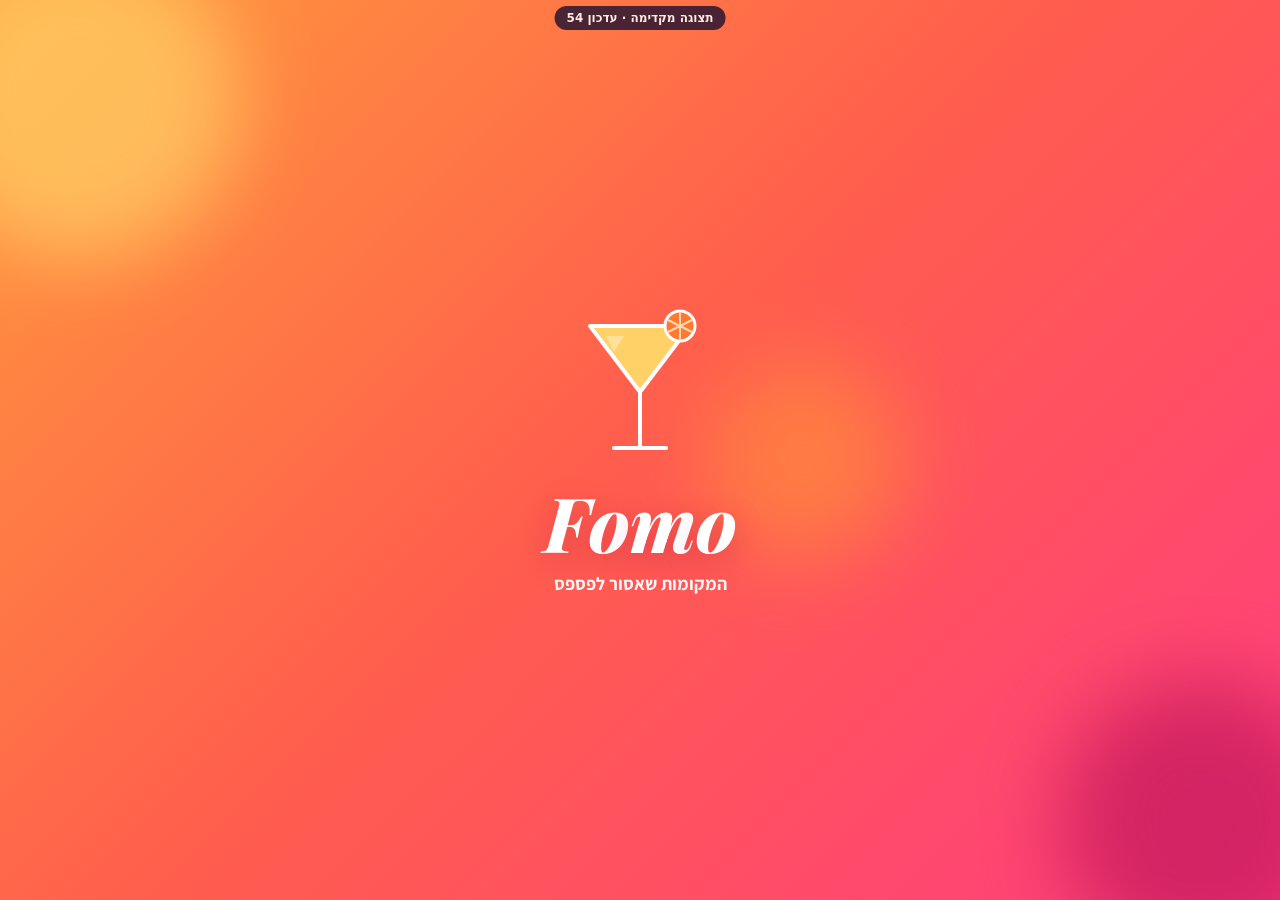
==== commit 3db9efa5: "Preview of update 54 at /preview/ (live app unchanged) Co-Authored-By: Claude Opus 5.5 <noreply@anth" ====
--- a/preview/index.html
+++ b/preview/index.html
@@ -15,11 +15,11 @@
 <link rel="apple-touch-icon" href="icons/apple-touch-icon.png">
 <link rel="preconnect" href="https://fonts.googleapis.com">
 <link href="https://fonts.googleapis.com/css2?family=Frank+Ruhl+Libre:wght@700;900&family=Playfair+Display:ital,wght@1,800&family=Rubik:wght@500;700;800&family=Assistant:wght@400;600;700&display=swap" rel="stylesheet">
-<link rel="stylesheet" href="vendor/leaflet.css?v=53">
-<link rel="stylesheet" href="vendor/markercluster.css?v=53">
-<link rel="stylesheet" href="style.css?v=53">
+<link rel="stylesheet" href="vendor/leaflet.css?v=54">
+<link rel="stylesheet" href="vendor/markercluster.css?v=54">
+<link rel="stylesheet" href="style.css?v=54">
 </head>
-<body class="splashing"><div id="pvBadge" style="position:fixed;top:calc(6px + env(safe-area-inset-top));left:50%;transform:translateX(-50%);z-index:9999;background:#2A1630;color:#fff;font:700 12px/1 system-ui,sans-serif;padding:6px 12px;border-radius:999px;pointer-events:none;opacity:.85">תצוגה מקדימה · עדכון 53</div>
+<body class="splashing"><div id="pvBadge" style="position:fixed;top:calc(6px + env(safe-area-inset-top));left:50%;transform:translateX(-50%);z-index:9999;background:#2A1630;color:#fff;font:700 12px/1 system-ui,sans-serif;padding:6px 12px;border-radius:999px;pointer-events:none;opacity:.85">תצוגה מקדימה · עדכון 54</div>
 <div id="splash" role="presentation">
   <div class="sp-blob b1"></div><div class="sp-blob b2"></div><div class="sp-blob b3"></div>
   <svg class="sp-glass" viewBox="0 0 120 160" aria-hidden="true">
@@ -52,7 +52,7 @@
       </div>
     </div>
     <nav class="tabs" aria-label="תצוגות">
-      <a href="#" data-v="list"><svg viewBox="0 0 24 24" fill="none" stroke="currentColor" stroke-width="2" aria-hidden="true"><path d="M8 6h13M8 12h13M8 18h13M3 6h.01M3 12h.01M3 18h.01"/></svg><span>רשימה</span></a>
+      <a href="#" data-v="list"><svg viewBox="0 0 24 24" fill="none" stroke="currentColor" stroke-width="2" aria-hidden="true"><path d="M3 11l9-7 9 7"/><path d="M5 10v10h14V10"/><path d="M10 20v-6h4v6"/></svg><span>בית</span></a>
       <a href="#map" data-v="map"><svg viewBox="0 0 24 24" fill="none" stroke="currentColor" stroke-width="2" aria-hidden="true"><path d="M9 4L3 6v14l6-2 6 2 6-2V4l-6 2z"/><path d="M9 4v14M15 6v14"/></svg><span>מפה</span></a>
       <a href="#timeline" data-v="timeline"><svg viewBox="0 0 24 24" fill="none" stroke="currentColor" stroke-width="2" aria-hidden="true"><rect x="3" y="5" width="18" height="16" rx="2"/><path d="M3 10h18M8 3v4M16 3v4"/></svg><span>יציאות</span></a>
       <a href="#stats" data-v="stats"><svg viewBox="0 0 24 24" fill="none" stroke="currentColor" stroke-width="2" aria-hidden="true"><path d="M4 20V10M10 20V4M16 20v-7M22 20H2"/></svg><span>נתונים</span></a>
@@ -100,7 +100,7 @@
   <section class="view band wrap" id="v-me" hidden><div id="me"></div></section>
 </main>
 <nav class="tabbar" aria-label="ניווט">
-  <a href="#" data-v="list"><svg viewBox="0 0 24 24" fill="none" stroke="currentColor" stroke-width="2"><path d="M8 6h13M8 12h13M8 18h13M3 6h.01M3 12h.01M3 18h.01"/></svg><span>רשימה</span></a>
+  <a href="#" data-v="list"><svg viewBox="0 0 24 24" fill="none" stroke="currentColor" stroke-width="2"><path d="M3 11l9-7 9 7"/><path d="M5 10v10h14V10"/><path d="M10 20v-6h4v6"/></svg><span>בית</span></a>
   <a href="#map" data-v="map"><svg viewBox="0 0 24 24" fill="none" stroke="currentColor" stroke-width="2"><path d="M9 4L3 6v14l6-2 6 2 6-2V4l-6 2z"/><path d="M9 4v14M15 6v14"/></svg><span>מפה</span></a>
   <button type="button" class="tb-add" id="addBtnM" aria-label="מקום חדש"><svg viewBox="0 0 24 24" fill="none" stroke="currentColor" stroke-width="2.6"><path d="M12 5v14M5 12h14"/></svg></button>
   <a href="#timeline" data-v="timeline"><svg viewBox="0 0 24 24" fill="none" stroke="currentColor" stroke-width="2"><rect x="3" y="5" width="18" height="16" rx="2"/><path d="M3 10h18M8 3v4M16 3v4"/></svg><span>יציאות</span></a>
@@ -114,8 +114,8 @@
 <div class="utoast" id="utoast" hidden role="status"><span id="utTxt"></span><button type="button" id="utBtn">ביטול</button><i id="utBar"></i></div>
 <div class="ptr" id="ptr" aria-hidden="true"><svg viewBox="0 0 24 24" fill="none" stroke="currentColor" stroke-width="2.4" stroke-linecap="round"><path d="M12 4v12M6 10l6 6 6-6"/></svg></div>
 <datalist id="cuisList"><option>איטלקי</option><option>אסייתי</option><option>יפני / סושי</option><option>בשרים</option><option>דגים ופירות ים</option><option>ים-תיכוני</option><option>המבורגר</option><option>פיצה</option><option>מקסיקני</option><option>הודי</option><option>מסעדת שף</option><option>בר קוקטיילים</option><option>בר יין</option><option>פאב</option><option>קפה ובראנץ'</option><option>טבעוני</option><option>חומוס ומזרחי</option><option>קינוחים</option></datalist>
-<script src="config.js?v=53"></script>
-<script src="vendor/supabase.js?v=53"></script>
-<script src="app.js?v=53"></script>
+<script src="config.js?v=54"></script>
+<script src="vendor/supabase.js?v=54"></script>
+<script src="app.js?v=54"></script>
 </body>
 </html>
--- a/preview/style.css
+++ b/preview/style.css
@@ -1026,3 +1026,17 @@
 .fx-ck i{font-style:normal;width:20px;height:20px;border-radius:50%;border:2px solid var(--line);display:grid;place-items:center;font-size:11px;color:#fff;flex:none}
 .fx-ck span{margin-inline-start:auto;color:var(--red);font-weight:800}
 .fx-ck.d{color:var(--mute);text-decoration:line-through;cursor:default}.fx-ck.d i{background:var(--mint);border-color:var(--mint)}
+/* v54: settings tabs */
+.set-h{padding-bottom:4px}
+.set-tabs{position:sticky;top:calc(env(safe-area-inset-top) + 64px);z-index:2;display:grid;grid-template-columns:repeat(4,1fr);gap:4px;margin:0 16px 12px;background:var(--soft);border-radius:16px;padding:4px;box-shadow:0 6px 14px #2a16300f}
+.set-tabs button{position:relative;border:0;background:none;border-radius:12px;padding:7px 2px 6px;cursor:pointer;color:var(--mute);font:800 13px Rubik,sans-serif;display:flex;flex-direction:column;align-items:center;gap:1px}
+.set-tabs button i{font-style:normal;font-size:19px;line-height:1.1}
+.set-tabs button[aria-selected=true]{background:var(--card);color:var(--ink);box-shadow:0 2px 8px #2a163018}
+.set-dot{position:absolute;top:5px;left:calc(50% + 10px);width:9px;height:9px;border-radius:50%;background:var(--red);box-shadow:0 0 0 2px var(--soft)}
+.set-tabs button[aria-selected=true] .set-dot{box-shadow:0 0 0 2px var(--card)}
+.set-pane{animation:fadeIn .2s}
+.set-danger{display:grid;gap:4px;margin:6px 16px 20px;padding-top:12px;border-top:1px dashed #f2c7c7}
+.set-danger button{border:0;background:none;color:var(--bad);font-weight:800;font-size:15px;text-align:right;padding:8px 4px;cursor:pointer}
+.sec.set-flash,#sb .set-flash{animation:setFl 1.6s 1}
+@keyframes setFl{0%,100%{box-shadow:none}30%{box-shadow:0 0 0 4px #ffb547}}
+@media(min-width:900px){.set-tabs{top:12px}}
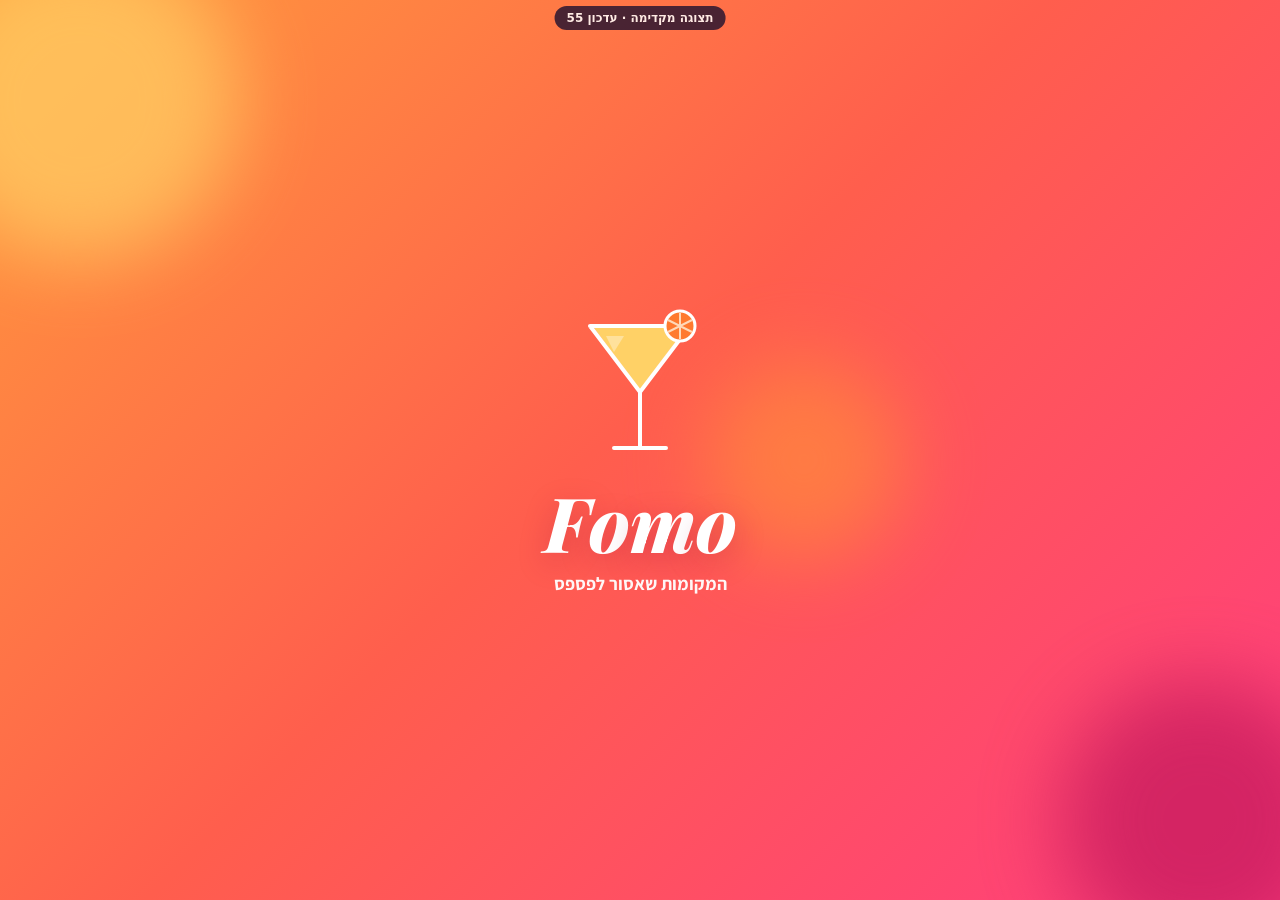
==== commit e019822d: "Preview of update 55 at /preview/ (live app unchanged) Co-Authored-By: Claude Opus 5.5 <noreply@anth" ====
--- a/preview/index.html
+++ b/preview/index.html
@@ -15,11 +15,11 @@
 <link rel="apple-touch-icon" href="icons/apple-touch-icon.png">
 <link rel="preconnect" href="https://fonts.googleapis.com">
 <link href="https://fonts.googleapis.com/css2?family=Frank+Ruhl+Libre:wght@700;900&family=Playfair+Display:ital,wght@1,800&family=Rubik:wght@500;700;800&family=Assistant:wght@400;600;700&display=swap" rel="stylesheet">
-<link rel="stylesheet" href="vendor/leaflet.css?v=54">
-<link rel="stylesheet" href="vendor/markercluster.css?v=54">
-<link rel="stylesheet" href="style.css?v=54">
+<link rel="stylesheet" href="vendor/leaflet.css?v=55">
+<link rel="stylesheet" href="vendor/markercluster.css?v=55">
+<link rel="stylesheet" href="style.css?v=55">
 </head>
-<body class="splashing"><div id="pvBadge" style="position:fixed;top:calc(6px + env(safe-area-inset-top));left:50%;transform:translateX(-50%);z-index:9999;background:#2A1630;color:#fff;font:700 12px/1 system-ui,sans-serif;padding:6px 12px;border-radius:999px;pointer-events:none;opacity:.85">תצוגה מקדימה · עדכון 54</div>
+<body class="splashing"><div id="pvBadge" style="position:fixed;top:calc(6px + env(safe-area-inset-top));left:50%;transform:translateX(-50%);z-index:9999;background:#2A1630;color:#fff;font:700 12px/1 system-ui,sans-serif;padding:6px 12px;border-radius:999px;pointer-events:none;opacity:.85">תצוגה מקדימה · עדכון 55</div>
 <div id="splash" role="presentation">
   <div class="sp-blob b1"></div><div class="sp-blob b2"></div><div class="sp-blob b3"></div>
   <svg class="sp-glass" viewBox="0 0 120 160" aria-hidden="true">
@@ -114,8 +114,8 @@
 <div class="utoast" id="utoast" hidden role="status"><span id="utTxt"></span><button type="button" id="utBtn">ביטול</button><i id="utBar"></i></div>
 <div class="ptr" id="ptr" aria-hidden="true"><svg viewBox="0 0 24 24" fill="none" stroke="currentColor" stroke-width="2.4" stroke-linecap="round"><path d="M12 4v12M6 10l6 6 6-6"/></svg></div>
 <datalist id="cuisList"><option>איטלקי</option><option>אסייתי</option><option>יפני / סושי</option><option>בשרים</option><option>דגים ופירות ים</option><option>ים-תיכוני</option><option>המבורגר</option><option>פיצה</option><option>מקסיקני</option><option>הודי</option><option>מסעדת שף</option><option>בר קוקטיילים</option><option>בר יין</option><option>פאב</option><option>קפה ובראנץ'</option><option>טבעוני</option><option>חומוס ומזרחי</option><option>קינוחים</option></datalist>
-<script src="config.js?v=54"></script>
-<script src="vendor/supabase.js?v=54"></script>
-<script src="app.js?v=54"></script>
+<script src="config.js?v=55"></script>
+<script src="vendor/supabase.js?v=55"></script>
+<script src="app.js?v=55"></script>
 </body>
 </html>
--- a/preview/style.css
+++ b/preview/style.css
@@ -1040,3 +1040,5 @@
 .sec.set-flash,#sb .set-flash{animation:setFl 1.6s 1}
 @keyframes setFl{0%,100%{box-shadow:none}30%{box-shadow:0 0 0 4px #ffb547}}
 @media(min-width:900px){.set-tabs{top:12px}}
+/* v55: OpenStreetMap attribution under search results */
+.sx-attr{margin:6px 2px 0;font-size:12px;color:var(--mute)}.sx-attr a{color:inherit}
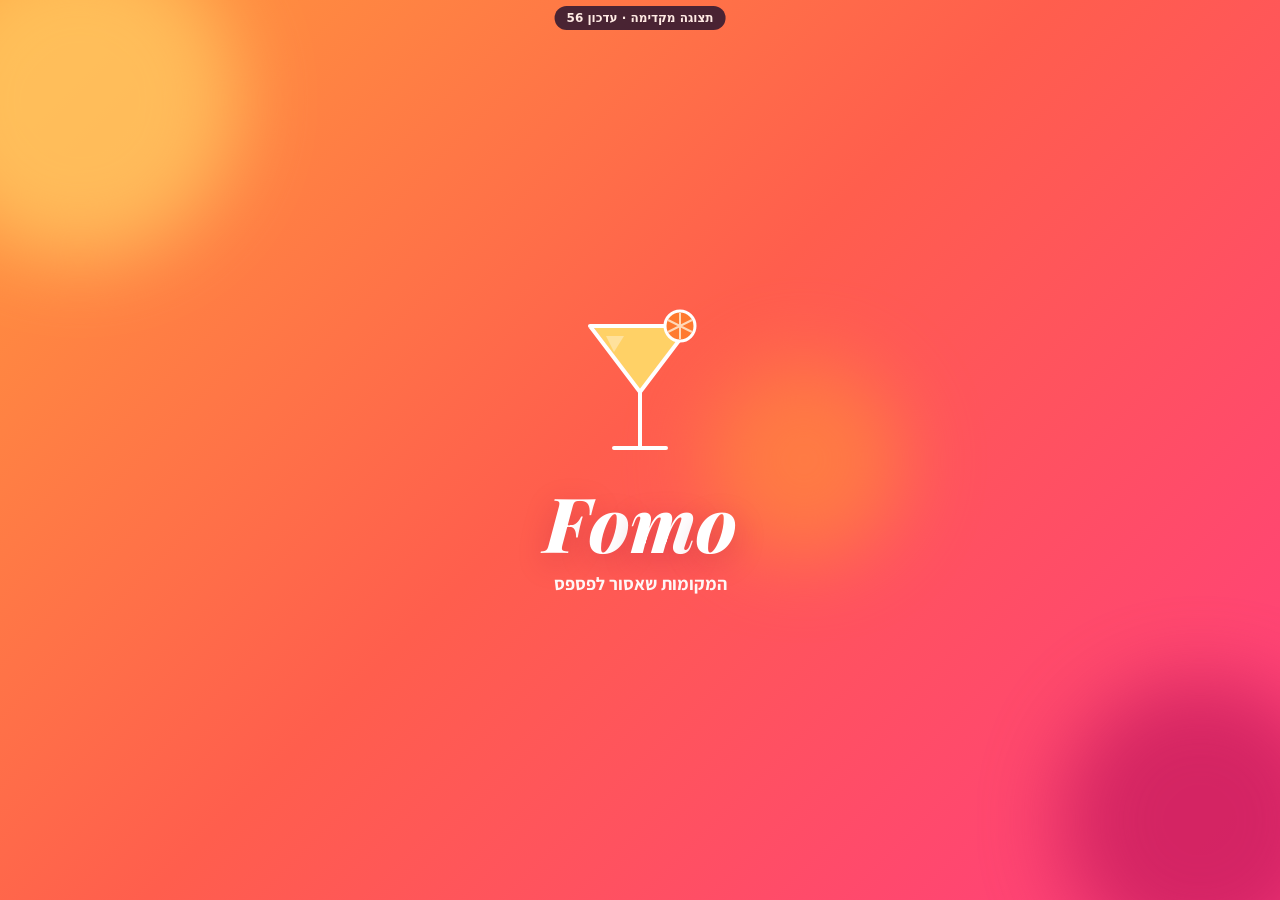
==== commit 314fda04: "Preview of update 56 at /preview/ (live app unchanged) Co-Authored-By: Claude Opus 5.5 <noreply@anth" ====
--- a/preview/index.html
+++ b/preview/index.html
@@ -3,7 +3,7 @@
 <head>
 <meta charset="utf-8">
 <meta name="viewport" content="width=device-width,initial-scale=1,viewport-fit=cover">
-<meta name="robots" content="noindex"><title>Fomo</title>
+<title>Fomo</title>
 <meta name="theme-color" content="#FF5E4D">
 <meta name="apple-mobile-web-app-capable" content="yes">
 <meta name="mobile-web-app-capable" content="yes">
@@ -15,11 +15,11 @@
 <link rel="apple-touch-icon" href="icons/apple-touch-icon.png">
 <link rel="preconnect" href="https://fonts.googleapis.com">
 <link href="https://fonts.googleapis.com/css2?family=Frank+Ruhl+Libre:wght@700;900&family=Playfair+Display:ital,wght@1,800&family=Rubik:wght@500;700;800&family=Assistant:wght@400;600;700&display=swap" rel="stylesheet">
-<link rel="stylesheet" href="vendor/leaflet.css?v=55">
-<link rel="stylesheet" href="vendor/markercluster.css?v=55">
-<link rel="stylesheet" href="style.css?v=55">
+<link rel="stylesheet" href="vendor/leaflet.css?v=56">
+<link rel="stylesheet" href="vendor/markercluster.css?v=56">
+<link rel="stylesheet" href="style.css?v=56">
 </head>
-<body class="splashing"><div id="pvBadge" style="position:fixed;top:calc(6px + env(safe-area-inset-top));left:50%;transform:translateX(-50%);z-index:9999;background:#2A1630;color:#fff;font:700 12px/1 system-ui,sans-serif;padding:6px 12px;border-radius:999px;pointer-events:none;opacity:.85">תצוגה מקדימה · עדכון 55</div>
+<body class="splashing"><div id="pvBadge" style="position:fixed;top:calc(6px + env(safe-area-inset-top));left:50%;transform:translateX(-50%);z-index:9999;background:#2A1630;color:#fff;font:700 12px/1 system-ui,sans-serif;padding:6px 12px;border-radius:999px;pointer-events:none;opacity:.85">תצוגה מקדימה · עדכון 56</div>
 <div id="splash" role="presentation">
   <div class="sp-blob b1"></div><div class="sp-blob b2"></div><div class="sp-blob b3"></div>
   <svg class="sp-glass" viewBox="0 0 120 160" aria-hidden="true">
@@ -70,7 +70,6 @@
         <button type="button" data-view="been" aria-pressed="false">היינו</button>
         <button type="button" data-view="match" aria-pressed="false">שנינו רוצים השבוע</button>
       </div>
-      <span class="sx-qwrap"><span class="sx-spark" aria-hidden="true">✨</span><input class="search" id="q" type="search" enterkeyhint="search" placeholder="חיפוש חכם: שם, או ״בר יין שקט״" aria-label="חיפוש חכם"></span>
       <div class="sortrow"><select id="sort" aria-label="מיון">
         <option value="recent">עודכנו לאחרונה</option>
         <option value="rating">הכי אהבנו</option>
@@ -79,7 +78,7 @@
         <option value="near">הכי קרוב אליי</option>
       </select><button class="btn mobonly" id="pickBtnM" type="button"><svg viewBox="0 0 24 24" fill="none" stroke="currentColor" stroke-width="2"><rect x="3" y="3" width="18" height="18" rx="4"/><circle cx="8.5" cy="8.5" r="1.3" fill="currentColor"/><circle cx="15.5" cy="15.5" r="1.3" fill="currentColor"/><circle cx="12" cy="12" r="1.3" fill="currentColor"/></svg>לאן הולכים?</button></div>
     </div>
-    <div class="stk-sen" id="stkSen" aria-hidden="true"></div><div class="band wrap stickybar" id="stickyBar"><div class="chips" id="cuis" role="toolbar" aria-label="סינון מהיר"></div><div class="chips featrow" id="featRow" role="group" aria-label="סינון לפי תכונות" hidden></div></div>
+    <div class="stk-sen" id="stkSen" aria-hidden="true"></div><div class="band wrap stickybar" id="stickyBar"><div class="stkrow"><button type="button" class="sxbtn" id="sxBtn" aria-label="חיפוש"><svg viewBox="0 0 24 24" fill="none" stroke="currentColor" stroke-width="2.2" stroke-linecap="round"><circle cx="11" cy="11" r="7"/><path d="M20 20l-4-4"/></svg></button><div class="chips" id="cuis" role="toolbar" aria-label="סינון מהיר"></div></div><div class="chips featrow" id="featRow" role="group" aria-label="סינון לפי תכונות" hidden></div></div>
     <div class="band wrap"><div id="friendsLoved"></div><p class="status" id="status"></p><div class="grid" id="grid"></div></div>
   </section>
   <section class="view band wrap" id="v-map" hidden>
@@ -114,8 +113,8 @@
 <div class="utoast" id="utoast" hidden role="status"><span id="utTxt"></span><button type="button" id="utBtn">ביטול</button><i id="utBar"></i></div>
 <div class="ptr" id="ptr" aria-hidden="true"><svg viewBox="0 0 24 24" fill="none" stroke="currentColor" stroke-width="2.4" stroke-linecap="round"><path d="M12 4v12M6 10l6 6 6-6"/></svg></div>
 <datalist id="cuisList"><option>איטלקי</option><option>אסייתי</option><option>יפני / סושי</option><option>בשרים</option><option>דגים ופירות ים</option><option>ים-תיכוני</option><option>המבורגר</option><option>פיצה</option><option>מקסיקני</option><option>הודי</option><option>מסעדת שף</option><option>בר קוקטיילים</option><option>בר יין</option><option>פאב</option><option>קפה ובראנץ'</option><option>טבעוני</option><option>חומוס ומזרחי</option><option>קינוחים</option></datalist>
-<script src="config.js?v=55"></script>
-<script src="vendor/supabase.js?v=55"></script>
-<script src="app.js?v=55"></script>
+<script src="config.js?v=56"></script>
+<script src="vendor/supabase.js?v=56"></script>
+<script src="app.js?v=56"></script>
 </body>
 </html>
--- a/preview/style.css
+++ b/preview/style.css
@@ -1042,3 +1042,44 @@
 @media(min-width:900px){.set-tabs{top:12px}}
 /* v55: OpenStreetMap attribution under search results */
 .sx-attr{margin:6px 2px 0;font-size:12px;color:var(--mute)}.sx-attr a{color:inherit}
+/* ===== v56: search window ===== */
+.stkrow{display:flex;align-items:center;gap:8px}
+.stkrow #cuis{flex:1;min-width:0}
+.sxbtn{flex:none;width:40px;height:40px;border-radius:50%;border:1.5px solid var(--line);background:var(--card);color:var(--ink);display:inline-flex;align-items:center;justify-content:center;cursor:pointer;box-shadow:var(--shadow-sm);transition:transform .2s var(--spring),border-color .2s}
+.sxbtn svg{width:20px;height:20px}.sxbtn:active{transform:scale(.92)}.sxbtn:hover{border-color:var(--red)}
+body.sxp-on{overflow:hidden}
+.sxp-ov{position:fixed;inset:0;z-index:40;display:flex;justify-content:center;align-items:flex-start;padding:max(10px,env(safe-area-inset-top)) 10px 10px}
+.sxp-ov[hidden]{display:none}
+.sxp-bd{position:absolute;inset:0;background:#2a163044;-webkit-backdrop-filter:blur(3px);backdrop-filter:blur(3px);animation:fadeIn .2s}
+.sxp{position:relative;width:100%;max-width:640px;max-height:calc(100dvh - 20px);display:flex;flex-direction:column;background:var(--bg);border-radius:24px;box-shadow:0 24px 70px #2a163055;overflow:hidden;animation:sxpIn .28s var(--ease)}
+@keyframes sxpIn{from{opacity:0;transform:translateY(-14px) scale(.98)}to{opacity:1;transform:none}}
+@keyframes fadeIn{from{opacity:0}to{opacity:1}}
+.sxp-top{display:flex;gap:8px;align-items:center;padding:12px 12px 6px}
+.sxp-top .sx-qwrap{flex:1;min-width:0}.sxp-top .search{width:100%}
+.sxp-x{flex:none;width:42px;height:42px;border-radius:50%;border:0;background:var(--soft);font-size:24px;line-height:1;cursor:pointer;color:var(--ink)}
+.sxp-chips{display:flex;gap:6px;overflow-x:auto;scrollbar-width:none;padding:4px 12px 10px;-webkit-overflow-scrolling:touch;border-bottom:1px solid var(--line)}
+.sxp-chips::-webkit-scrollbar{display:none}.sxp-chips .chip{flex:none;min-height:32px;font-size:13px;padding:0 12px}
+.sxp-body{overflow-y:auto;padding:10px 12px 16px;display:grid;gap:10px;align-content:start;overscroll-behavior:contain}
+.sxp-sec{display:grid;gap:8px}.sxp-sec .sx-h{margin:2px 2px 0}
+.sxp-sugs{display:flex;flex-wrap:wrap;gap:6px}
+.sxp-sug{border:1.5px solid var(--line);background:var(--card);border-radius:999px;padding:6px 12px;font:600 14px Assistant,sans-serif;color:var(--ink);cursor:pointer}
+.sxp-list{display:grid;gap:2px;background:var(--card);border-radius:18px;padding:4px;box-shadow:var(--shadow-sm)}
+.sxp-s{display:flex;gap:10px;align-items:center;text-align:start;border:0;background:none;padding:9px 10px;border-radius:14px;cursor:pointer;color:var(--ink);font:inherit}
+.sxp-s:hover,.sxp-s:focus-visible{background:var(--soft)}
+.sxp-s i{font-style:normal;width:30px;height:30px;flex:none;border-radius:10px;background:var(--soft);display:flex;align-items:center;justify-content:center;font-size:15px}
+.sxp-s span{display:flex;flex-direction:column;min-width:0}.sxp-s b{font-size:15px}.sxp-s small{color:var(--mute);font-size:12.5px}
+.sxp-go{justify-self:start;border:0;background:none;color:var(--red);font:800 15px Rubik,sans-serif;cursor:pointer;padding:6px 4px}
+.sxp-head{display:flex;justify-content:space-between;align-items:center;gap:8px;flex-wrap:wrap}
+.sxp-view{flex:none}.sxp-view button{min-height:32px;padding:0 12px;font-size:13.5px}
+.sxp-row{padding:10px}.sxp-row .sx-av{width:48px;height:48px;font-size:21px;border-radius:14px}
+.sxp-why{color:var(--mute);font-size:13px;font-weight:700;margin-top:2px}
+.sxp-bk{display:inline-block;margin-top:4px;font-size:13px;font-weight:800;color:var(--red);text-decoration:none}
+.sxp-relax{margin:0 2px;font-size:14px;color:var(--ink);background:#FFF4D6;border-radius:12px;padding:8px 12px}
+.sxp-more{justify-self:center}
+.sxp-empty{text-align:center;color:var(--mute);padding:20px 0}
+.sxp-mapw{position:relative}.sxp-map{height:min(52dvh,440px);border-radius:18px;overflow:hidden;box-shadow:var(--shadow-sm)}
+.sxp-area{position:absolute;top:10px;left:50%;transform:translateX(-50%);z-index:500}
+@media (prefers-color-scheme:dark){.sxp-relax{background:#3a2e14}}
+.sxp-view{margin-inline-start:auto}
+.sxp-row .sx-add{padding:7px 10px;font-size:13px}.sxp-row .sx-in{padding:7px 10px}
+.sxp-row .sx-t .meta{white-space:nowrap;overflow:hidden;text-overflow:ellipsis}
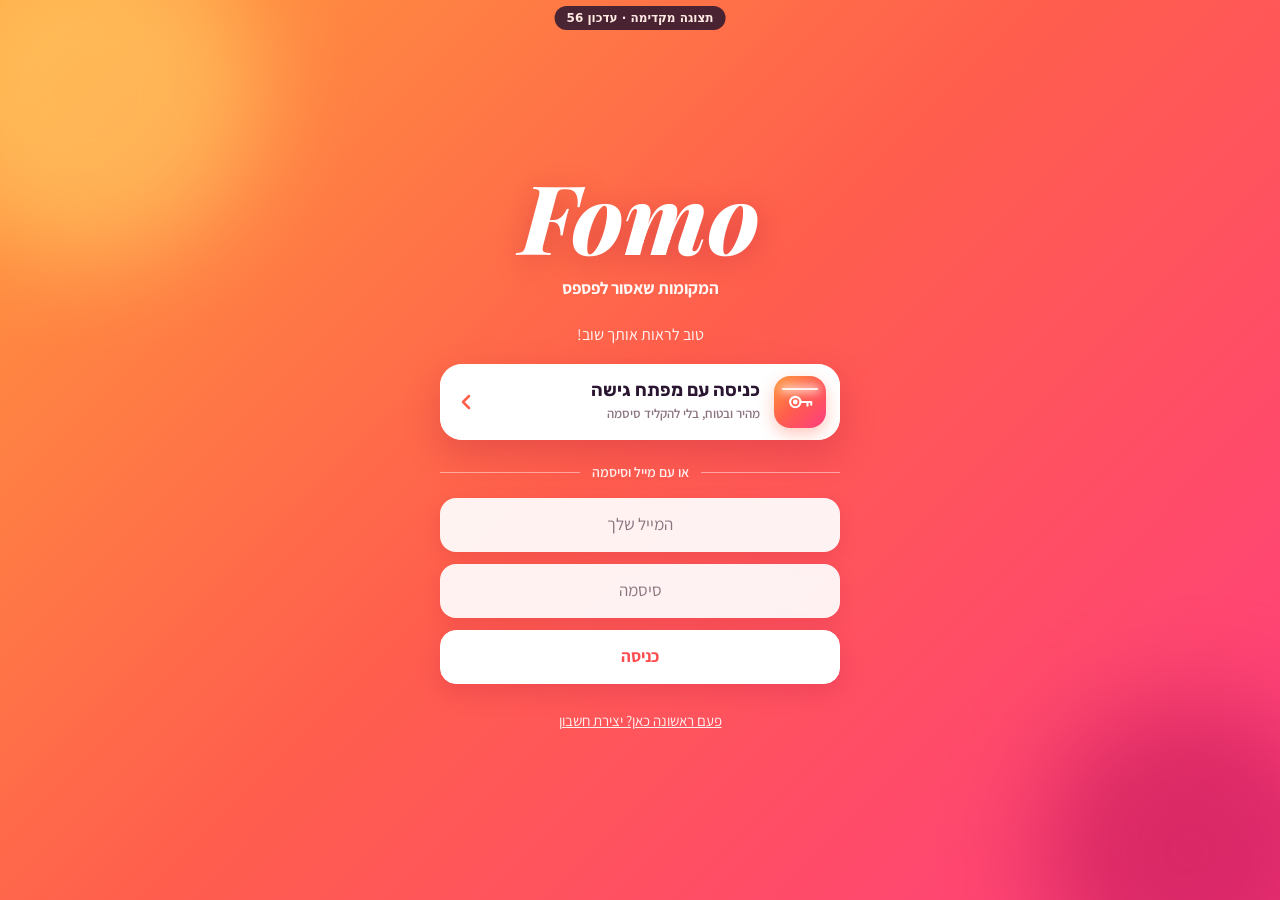
==== commit af022f6a: "preview: v56 header F Co-Authored-By: Claude Opus 5.5 <noreply@anthropic.com> Claude-Session: https:" ====
--- a/preview/index.html
+++ b/preview/index.html
@@ -9,7 +9,7 @@
 <meta name="mobile-web-app-capable" content="yes">
 <meta name="apple-mobile-web-app-status-bar-style" content="black-translucent">
 <meta name="apple-mobile-web-app-title" content="Fomo">
-<script>try{var d=document.documentElement,t=localStorage.getItem("rs-theme");if(t)d.dataset.theme=t;var f=localStorage.getItem("rs-fs");if(f)d.dataset.fs=f;if(localStorage.getItem("rs-hc"))d.dataset.hc="1"}catch(e){}</script>
+<script>try{var d=document.documentElement,t=localStorage.getItem("rs-theme");if(t)d.dataset.theme=t;var f=localStorage.getItem("rs-fs");if(f)d.dataset.fs=f;if(localStorage.getItem("rs-hc"))d.dataset.hc="1";var ac=localStorage.getItem("rs-accent");if(ac)d.dataset.accent=ac}catch(e){}</script>
 <link rel="manifest" href="manifest.webmanifest">
 <link rel="icon" href="icons/icon-192.png">
 <link rel="apple-touch-icon" href="icons/apple-touch-icon.png">
@@ -17,7 +17,7 @@
 <link href="https://fonts.googleapis.com/css2?family=Frank+Ruhl+Libre:wght@700;900&family=Playfair+Display:ital,wght@1,800&family=Rubik:wght@500;700;800&family=Assistant:wght@400;600;700&display=swap" rel="stylesheet">
 <link rel="stylesheet" href="vendor/leaflet.css?v=56">
 <link rel="stylesheet" href="vendor/markercluster.css?v=56">
-<link rel="stylesheet" href="style.css?v=56">
+<link rel="stylesheet" href="style.css?v=56f">
 </head>
 <body class="splashing"><div id="pvBadge" style="position:fixed;top:calc(6px + env(safe-area-inset-top));left:50%;transform:translateX(-50%);z-index:9999;background:#2A1630;color:#fff;font:700 12px/1 system-ui,sans-serif;padding:6px 12px;border-radius:999px;pointer-events:none;opacity:.85">תצוגה מקדימה · עדכון 56</div>
 <div id="splash" role="presentation">
@@ -47,7 +47,7 @@
         <button class="btn ghost" id="pickBtn" type="button"><svg viewBox="0 0 24 24" fill="none" stroke="currentColor" stroke-width="2"><rect x="3" y="3" width="18" height="18" rx="4"/><circle cx="8.5" cy="8.5" r="1.3" fill="currentColor"/><circle cx="15.5" cy="15.5" r="1.3" fill="currentColor"/><circle cx="12" cy="12" r="1.3" fill="currentColor"/></svg>לאן הולכים הערב?</button>
         <button class="btn" id="addBtn" type="button"><svg viewBox="0 0 24 24" fill="none" stroke="currentColor" stroke-width="2.5"><path d="M12 5v14M5 12h14"/></svg>מסעדה חדשה</button>
         <button class="btn ghost icon bell-btn" id="bellBtn" type="button" aria-label="מה חדש"><svg viewBox="0 0 24 24" fill="none" stroke="currentColor" stroke-width="2" stroke-linecap="round" stroke-linejoin="round"><path d="M6 8a6 6 0 0 1 12 0c0 7 3 9 3 9H3s3-2 3-9M10.3 21a1.9 1.9 0 0 0 3.4 0"/></svg><span class="bell-n" hidden></span></button>
-        <button class="btn ghost" id="listBtn" type="button"><svg viewBox="0 0 24 24" fill="none" stroke="currentColor" stroke-width="2"><path d="M8 6h13M8 12h13M8 18h13M3 6h.01M3 12h.01M3 18h.01"/></svg>הקבוצות שלי</button>
+        <button class="btn ghost" id="listBtn" type="button" aria-label="הקבוצות שלי"><svg viewBox="0 0 24 24" fill="none" stroke="currentColor" stroke-width="2" stroke-linecap="round" stroke-linejoin="round" aria-hidden="true"><circle cx="9" cy="8" r="3.5"/><path d="M2.5 20a6.5 6.5 0 0 1 13 0"/><path d="M16 4.5a3.5 3.5 0 0 1 0 7M18 14.5a6.5 6.5 0 0 1 3.5 5.5"/></svg>הקבוצות שלי</button>
         <button class="btn ghost icon" id="setBtn" type="button" aria-label="הגדרות" title="הגדרות"><svg viewBox="0 0 24 24" fill="none" stroke="currentColor" stroke-width="2"><circle cx="12" cy="12" r="3"/><path d="M19.4 15a1.7 1.7 0 0 0 .3 1.8l.1.1a2 2 0 1 1-2.8 2.8l-.1-.1a1.7 1.7 0 0 0-1.8-.3 1.7 1.7 0 0 0-1 1.5V21a2 2 0 1 1-4 0v-.1a1.7 1.7 0 0 0-1.1-1.5 1.7 1.7 0 0 0-1.8.3l-.1.1a2 2 0 1 1-2.8-2.8l.1-.1a1.7 1.7 0 0 0 .3-1.8 1.7 1.7 0 0 0-1.5-1H3a2 2 0 1 1 0-4h.1a1.7 1.7 0 0 0 1.5-1.1 1.7 1.7 0 0 0-.3-1.8l-.1-.1a2 2 0 1 1 2.8-2.8l.1.1a1.7 1.7 0 0 0 1.8.3H9a1.7 1.7 0 0 0 1-1.5V3a2 2 0 1 1 4 0v.1a1.7 1.7 0 0 0 1 1.5 1.7 1.7 0 0 0 1.8-.3l.1-.1a2 2 0 1 1 2.8 2.8l-.1.1a1.7 1.7 0 0 0-.3 1.8V9a1.7 1.7 0 0 0 1.5 1H21a2 2 0 1 1 0 4h-.1a1.7 1.7 0 0 0-1.5 1z"/></svg></button>
       </div>
     </div>
@@ -63,22 +63,22 @@
 <main>
   <section class="view" id="v-list">
     <div class="band wrap notices" id="pollBar"></div>
-    <div class="band tools wrap">
-      <div class="seg" role="group" aria-label="סינון לפי מצב">
+    <div class="flt-ov" id="fltOv" hidden><div class="sxp-bd" data-flt-x></div><div class="flt" role="dialog" aria-modal="true" aria-labelledby="fltT"><div class="flt-h"><b id="fltT">תצוגה ומיון</b><button type="button" class="sxp-x" data-flt-x aria-label="סגירה">×</button></div>
+      <div class="sx-h">מה להציג</div><div class="seg flt-seg" role="group" aria-label="סינון לפי מצב">
         <button type="button" data-view="all" aria-pressed="true">הכל</button>
         <button type="button" data-view="want" aria-pressed="false">רוצים ללכת</button>
         <button type="button" data-view="been" aria-pressed="false">היינו</button>
         <button type="button" data-view="match" aria-pressed="false">שנינו רוצים השבוע</button>
       </div>
-      <div class="sortrow"><select id="sort" aria-label="מיון">
+      <div class="sx-h">מיון</div><div class="flt-pills" role="group" aria-label="מיון"><button type="button" data-sortv="recent" aria-pressed="true">עודכנו לאחרונה</button><button type="button" data-sortv="rating" aria-pressed="false">הכי אהבנו</button><button type="button" data-sortv="visit" aria-pressed="false">ביקור אחרון</button><button type="button" data-sortv="name" aria-pressed="false">לפי שם</button><button type="button" data-sortv="near" aria-pressed="false">📍 הכי קרוב</button></div><select id="sort" hidden aria-label="מיון">
         <option value="recent">עודכנו לאחרונה</option>
         <option value="rating">הכי אהבנו</option>
         <option value="visit">ביקור אחרון</option>
         <option value="name">לפי שם</option>
         <option value="near">הכי קרוב אליי</option>
-      </select><button class="btn mobonly" id="pickBtnM" type="button"><svg viewBox="0 0 24 24" fill="none" stroke="currentColor" stroke-width="2"><rect x="3" y="3" width="18" height="18" rx="4"/><circle cx="8.5" cy="8.5" r="1.3" fill="currentColor"/><circle cx="15.5" cy="15.5" r="1.3" fill="currentColor"/><circle cx="12" cy="12" r="1.3" fill="currentColor"/></svg>לאן הולכים?</button></div>
-    </div>
-    <div class="stk-sen" id="stkSen" aria-hidden="true"></div><div class="band wrap stickybar" id="stickyBar"><div class="stkrow"><button type="button" class="sxbtn" id="sxBtn" aria-label="חיפוש"><svg viewBox="0 0 24 24" fill="none" stroke="currentColor" stroke-width="2.2" stroke-linecap="round"><circle cx="11" cy="11" r="7"/><path d="M20 20l-4-4"/></svg></button><div class="chips" id="cuis" role="toolbar" aria-label="סינון מהיר"></div></div><div class="chips featrow" id="featRow" role="group" aria-label="סינון לפי תכונות" hidden></div></div>
+      </select>
+      <button type="button" class="btn pri flt-go" data-flt-x>הצגה</button></div></div>
+    <div class="stk-sen" id="stkSen" aria-hidden="true"></div><div class="band wrap stickybar" id="stickyBar"><div class="stkrow"><button type="button" class="sxbtn" id="sxBtn" aria-label="חיפוש"><svg viewBox="0 0 24 24" fill="none" stroke="currentColor" stroke-width="2.2" stroke-linecap="round"><circle cx="11" cy="11" r="7"/><path d="M20 20l-4-4"/></svg></button><button type="button" class="sxbtn" id="fltBtn" aria-label="תצוגה ומיון" aria-haspopup="dialog"><svg viewBox="0 0 24 24" fill="none" stroke="currentColor" stroke-width="2.2" stroke-linecap="round"><path d="M4 7h10M18 7h2M4 17h4M12 17h8"/><circle cx="16" cy="7" r="2"/><circle cx="10" cy="17" r="2"/></svg><i class="dot" hidden></i></button><div class="chips" id="cuis" role="toolbar" aria-label="סינון מהיר"></div><button type="button" class="sxbtn pickic mobonly" id="pickBtnM" aria-label="לאן הולכים? הגרלה"><svg viewBox="0 0 24 24" fill="none" stroke="currentColor" stroke-width="2"><rect x="3" y="3" width="18" height="18" rx="4"/><circle cx="8.5" cy="8.5" r="1.3" fill="currentColor"/><circle cx="15.5" cy="15.5" r="1.3" fill="currentColor"/><circle cx="12" cy="12" r="1.3" fill="currentColor"/></svg></button></div><div class="chips featrow" id="featRow" role="group" aria-label="סינון לפי תכונות" hidden></div></div>
     <div class="band wrap"><div id="friendsLoved"></div><p class="status" id="status"></p><div class="grid" id="grid"></div></div>
   </section>
   <section class="view band wrap" id="v-map" hidden>
--- a/preview/style.css
+++ b/preview/style.css
@@ -1083,3 +1083,139 @@
 .sxp-view{margin-inline-start:auto}
 .sxp-row .sx-add{padding:7px 10px;font-size:13px}.sxp-row .sx-in{padding:7px 10px}
 .sxp-row .sx-t .meta{white-space:nowrap;overflow:hidden;text-overflow:ellipsis}
+/* search results: swipeable cards instead of a long list */
+.sxp-car{display:grid;grid-auto-flow:column;grid-auto-columns:minmax(230px,78%);gap:10px;overflow-x:auto;overscroll-behavior-x:contain;scroll-snap-type:x mandatory;scrollbar-width:none;padding:2px 2px 8px;margin:0 -12px;padding-inline:12px;scroll-padding-inline:12px}
+.sxp-car::-webkit-scrollbar{display:none}
+.sxp-car .sxp-row{scroll-snap-align:start;display:grid;grid-template-columns:48px 1fr;grid-template-rows:auto 1fr auto;align-content:start;gap:4px 10px;background:var(--card);border-radius:18px;box-shadow:var(--shadow-sm);padding:12px;min-height:148px}
+.sxp-car .sxp-row .sx-av{grid-row:1/3}
+.sxp-car .sxp-row .sx-t{min-width:0}
+.sxp-car .sxp-row .sx-t b{display:block;white-space:nowrap;overflow:hidden;text-overflow:ellipsis}
+.sxp-car .sxp-row>.sx-add,.sxp-car .sxp-row>.sx-in{grid-column:1/-1;justify-self:stretch;text-align:center;margin-top:6px}
+.sxp-swipe{margin-inline-start:auto;font-size:12px;color:var(--mute);font-weight:700}
+.sx-h:has(.sxp-swipe){display:flex;align-items:center;gap:6px}
+/* ===== v56: tidier home ===== */
+.sxbtn{position:relative}
+.sxbtn.on{border-color:var(--red);color:var(--red)}
+.sxbtn .dot{position:absolute;top:6px;inset-inline-end:6px;width:8px;height:8px;border-radius:50%;background:var(--red);box-shadow:0 0 0 2px var(--card)}
+.sxbtn.pickic{background:linear-gradient(135deg,#FF8A3D,#FF3D6E);color:#fff;border-color:transparent}
+@media (min-width:821px){.sxbtn.pickic{display:none}}
+.flt-ov{position:fixed;inset:0;z-index:40;display:flex;justify-content:center;align-items:flex-start;padding:max(10px,env(safe-area-inset-top)) 10px 10px}
+.flt-ov[hidden]{display:none}
+.flt{position:relative;width:100%;max-width:520px;background:var(--bg);border-radius:24px;box-shadow:0 24px 70px #2a163055;padding:14px 14px 16px;display:grid;gap:10px;animation:sxpIn .28s var(--ease)}
+.flt-h{display:flex;justify-content:space-between;align-items:center}.flt-h b{font:800 18px Rubik,sans-serif}
+.flt-seg{display:grid;grid-template-columns:1fr 1fr;gap:6px;background:none;padding:0;box-shadow:none}
+.flt-seg button,.flt-pills button{min-height:42px;border-radius:14px;border:1.5px solid var(--line);background:var(--card);font:700 14.5px Assistant,sans-serif;color:var(--ink);cursor:pointer;padding:0 10px}
+.flt-seg button[aria-pressed="true"],.flt-pills button[aria-pressed="true"]{border-color:transparent;background:linear-gradient(135deg,#FF8A3D,#FF3D6E);color:#fff;box-shadow:0 6px 16px #ff3d6e33}
+.flt-pills{display:flex;flex-wrap:wrap;gap:6px}.flt-pills button{border-radius:999px;min-height:36px}
+.flt-go{margin-top:4px;justify-self:stretch}
+/* notices: one line, the rest behind "עוד" */
+.notices.stack>.notice:not(:first-child){display:none}
+.nz-more{justify-self:start;align-self:flex-start;border:0;background:none;color:var(--red);font:800 14px Rubik,sans-serif;cursor:pointer;padding:0 4px;margin-top:-4px}
+.notice.near{border-inline-start:4px solid #14B88A}
+/* place card */
+.dmore{display:inline-block}.dmore>summary{list-style:none;cursor:pointer}.dmore>summary::-webkit-details-marker{display:none}
+.dmore[open]{display:block;width:100%}.dmore[open]>.row{margin-top:8px}
+.dsec>summary{list-style:none;cursor:pointer;display:flex;flex-direction:column;gap:2px}.dsec>summary::-webkit-details-marker{display:none}
+.dsec>summary h4{display:flex;align-items:center;gap:6px;margin:0}.dsec>summary h4::after{content:"▾";font-size:13px;color:var(--mute);transition:transform .2s}
+.dsec[open]>summary h4::after{transform:rotate(180deg)}.dsec>summary small{color:var(--mute);font-size:13px}
+/* me */
+.me-h{font:800 14px Rubik,sans-serif;color:var(--mute);margin:18px 4px 8px}
+/* search extras */
+.sxp-pct{display:inline-block;margin-inline-start:6px;font:800 12px Rubik,sans-serif;color:#0E8F6B;background:#E3F8F0;border-radius:999px;padding:2px 7px;vertical-align:middle}
+.sxp-new{display:inline-block;margin-inline-start:6px;font:800 11px Rubik,sans-serif;color:#fff;background:#7C5CFF;border-radius:999px;padding:2px 7px;vertical-align:middle}
+.sxp-addr{display:grid;gap:10px}
+@media (prefers-color-scheme:dark){.sxp-pct{background:#123a2e;color:#5fe0b5}}
+/* ===== v56: accent colours ===== */
+:root[data-accent=berry]{--grad:linear-gradient(135deg,#C04BFF 0%,#E0409F 55%,#FF3D8B 100%);--red:light-dark(#C2389A,#E36BC3);--redd:light-dark(#A22A80,#C04BFF)}
+:root[data-accent=ocean]{--grad:linear-gradient(135deg,#1FB6FF 0%,#2D88FF 50%,#3D5AFE 100%);--red:light-dark(#2563EB,#5B9BFF);--redd:light-dark(#1D4ED8,#3D7BFF)}
+:root[data-accent=mint]{--grad:linear-gradient(135deg,#1FD1A0 0%,#14B88A 50%,#0E9F7A 100%);--red:light-dark(#0E9F7A,#3BD9A8);--redd:light-dark(#0A7F61,#1FB88A)}
+:root[data-accent=night]{--grad:linear-gradient(135deg,#8B7BFF 0%,#6C63FF 45%,#3A2A9E 100%);--red:light-dark(#5B50E8,#9A90FF);--redd:light-dark(#4338CA,#7C72FF)}
+.accents{display:flex;flex-wrap:wrap;gap:10px}
+.acc{display:flex;flex-direction:column;align-items:center;gap:4px;border:0;background:none;cursor:pointer;font:700 12.5px Assistant,sans-serif;color:var(--ink)}
+.acc i{width:44px;height:44px;border-radius:50%;background:var(--a);box-shadow:var(--shadow-sm);outline:3px solid transparent;outline-offset:2px;transition:outline-color .2s}
+.acc[aria-pressed="true"] i{outline-color:var(--ink)}
+/* gradients that used the fixed sunset colours follow the accent */
+.flt-seg button[aria-pressed="true"],.flt-pills button[aria-pressed="true"],.sxbtn.pickic{background:var(--grad)}
+/* who's coming, booking, quick stars, poll deadline, share formats */
+.rsvp-seg{display:flex;gap:6px}.rsvp-seg button{flex:1}
+.notice.book{border-inline-start:4px solid var(--brass)}
+.qstars{display:flex;gap:2px;margin-top:4px}.qstars button{border:0;background:none;font-size:26px;line-height:1;color:var(--line);cursor:pointer;padding:0 2px;transition:transform .15s var(--spring),color .15s}
+.qstars button:hover,.qstars button:focus-visible,.qstars:hover button:has(~ button:hover){color:var(--brass)}.qstars button:active{transform:scale(1.25)}
+.poll-end{margin:8px 0 0;font-weight:800;color:var(--red)}
+.cardfmt{display:grid;grid-template-columns:1fr 1fr;gap:12px;margin-top:14px;align-items:start}
+.cardfmt figure{margin:0;display:grid;gap:8px;justify-items:center}.cardfmt img{width:100%;border-radius:16px;box-shadow:var(--shadow)}
+.cardfmt figcaption{font-weight:800}.cardfmt .btn{width:100%;justify-content:center}
+.closedrep{display:block;margin-top:10px;font-size:13px;color:var(--mute)}
+#impPaste{width:100%;resize:vertical;font:inherit}
+.sec.rsvp{display:block}.rsvp .rsvp-seg{display:grid;grid-template-columns:repeat(3,1fr);gap:6px;width:100%;background:none;padding:0;box-shadow:none;margin-top:8px}
+.rsvp .rsvp-seg button{min-height:42px;border-radius:14px;border:1.5px solid var(--line);background:var(--card);font:700 14.5px Assistant,sans-serif;color:var(--ink)}
+.rsvp .rsvp-seg button[aria-pressed="true"]{background:var(--grad);color:#fff;border-color:transparent}
+.notice.book{flex-wrap:wrap}.notice.book .nbtns{flex-basis:100%;justify-content:flex-start;padding-inline-start:52px}
+/* v56: provenance, moved, duplicates, companions, offline, pick */
+.prov{margin:8px 0 0;font-size:12.5px;color:var(--mute);font-weight:700}
+.gone-sec.mv{background:color-mix(in srgb,var(--brass) 12%,var(--card))}
+.dupw:empty{display:none}.dupw{margin:6px 0 2px;padding:8px 12px;border-radius:12px;background:#FFF4D6;color:#5a4300;font-size:14px}
+@media (prefers-color-scheme:dark){.dupw{background:#3a2e14;color:#ffe3a3}}
+.wchips{display:flex;flex-wrap:wrap;gap:6px;flex:1 1 100%;grid-column:1/-1}
+.offbar{position:fixed;inset-inline:12px;bottom:calc(92px + env(safe-area-inset-bottom));z-index:30;display:grid;gap:2px;padding:12px 14px;border-radius:16px;background:#2A1630;color:#fff;box-shadow:0 12px 30px #2a163055;font-size:13.5px;animation:sxpIn .3s var(--ease)}
+.offbar b{font:800 15px Rubik,sans-serif}.offbar span{opacity:.88}
+.pick .nm.spin{filter:blur(.4px);opacity:.85}
+.pick .nm.tick{animation:pkTick .12s ease-out}
+.pick .nm.won{animation:pkWon .6s var(--spring)}
+@keyframes pkTick{from{transform:translateY(-30%);opacity:.3}to{transform:none;opacity:1}}
+@keyframes pkWon{0%{transform:scale(.7);opacity:.4}60%{transform:scale(1.12)}100%{transform:scale(1);opacity:1}}
+@media (prefers-reduced-motion:reduce){.pick .nm.tick,.pick .nm.won{animation:none}}
+/* ===== v56 round 4: icons, spacing, emoji, empty states, swipe, + menu, splash demo ===== */
+:root{--s1:4px;--s2:8px;--s3:12px;--s4:16px;--s5:24px}
+.i2{width:1.15em;height:1.15em;flex:none;vertical-align:-.2em;margin-inline-end:.35em}
+.chip .i2,.sxp-sug .i2{width:16px;height:16px}
+.me-grid span .i2{width:26px;height:26px;margin:0;color:var(--red)}
+/* consistent spacing in the new parts */
+.sxp-body,.flt{gap:var(--s3)}.sxp-sec{gap:var(--s2)}.sxp-chips,.sxp-sugs,.flt-pills,.wchips,.accents{gap:var(--s2)}
+.sxp-car{gap:var(--s3)}.sxp-car .sxp-row{padding:var(--s3)}.me-h{margin:var(--s5) var(--s1) var(--s2)}
+/* personal emoji */
+.avpick{display:grid;grid-template-columns:repeat(8,1fr);gap:var(--s2)}
+.avpick button{aspect-ratio:1;border-radius:14px;border:1.5px solid var(--line);background:var(--card);font-size:22px;cursor:pointer;transition:transform .15s var(--spring)}
+.avpick button[aria-pressed="true"]{border-color:transparent;background:var(--grad);transform:scale(1.06)}
+.rsvp-l b{color:var(--ink)}
+/* empty states */
+.empty.ill{text-align:center}.ill-art{color:var(--ink);width:min(240px,70%);margin:0 auto var(--s3)}.ill-art.sm{width:min(180px,55%)}.ill-art svg{width:100%;height:auto;display:block}
+.ideas{display:grid;gap:var(--s2);margin-top:var(--s3);text-align:start}
+.idea{display:grid;gap:2px;border:1.5px solid var(--line);background:var(--card);border-radius:16px;padding:var(--s3) var(--s4);cursor:pointer;color:var(--ink);font:inherit;transition:transform .15s var(--spring),border-color .2s}
+.idea:hover{border-color:var(--red)}.idea:active{transform:scale(.98)}.idea b{font:800 15.5px Rubik,sans-serif;display:flex;align-items:center}.idea small{color:var(--mute)}
+/* swipe a card */
+#grid .card{position:relative}
+#grid .card.swiping{transition:none!important;z-index:2}
+#grid .card:not(.swiping){transition:transform .25s var(--spring)}
+#grid .card[data-sw]::after{content:attr(data-sw);position:absolute;inset:0;border-radius:inherit;display:flex;align-items:center;justify-content:center;font:800 22px Rubik,sans-serif;color:#fff;opacity:var(--swp,0);pointer-events:none}
+#grid .card[data-sw=want]::after{content:"♥ בא לי";background:color-mix(in srgb,#FF3D6E 78%,transparent)}
+#grid .card[data-sw=been]::after{content:"✓ היינו";background:color-mix(in srgb,#14B88A 80%,transparent)}
+/* hold + for shortcuts */
+.plusmenu{position:fixed;left:50%;bottom:calc(96px + env(safe-area-inset-bottom));transform:translateX(-50%);z-index:45;display:grid;gap:4px;min-width:230px;padding:var(--s2);border-radius:20px;background:var(--card);box-shadow:0 20px 60px #2a163055;animation:sxpIn .22s var(--ease)}
+.plusmenu[hidden]{display:none}
+.plusmenu button{display:flex;align-items:center;gap:var(--s2);border:0;background:none;padding:var(--s3);border-radius:14px;font:700 15.5px Assistant,sans-serif;color:var(--ink);cursor:pointer;text-align:start}
+.plusmenu button:hover,.plusmenu button:focus-visible{background:var(--soft)}.plusmenu .i2{color:var(--red);width:20px;height:20px}
+/* splash demo: shorter */
+#splash.fast *{animation-duration:.45s!important;animation-delay:0s!important}
+.plusmenu{left:0;right:0;margin-inline:auto;width:max-content;transform:none}
+/* reinforcement */
+.badges2{display:flex;flex-wrap:wrap;gap:6px;margin-top:8px}
+.badge2{display:inline-flex;align-items:center;gap:4px;padding:4px 10px;border-radius:999px;background:color-mix(in srgb,var(--brass) 18%,var(--card));font:800 12.5px Rubik,sans-serif;color:var(--ink)}
+.badge2.fire{background:color-mix(in srgb,#FF5E4D 16%,var(--card))}.badge2.next{background:none;border:1.5px dashed var(--line);color:var(--mute)}
+.notice.loved{border-inline-start:4px solid #FF3D6E}
+
+/* v56 header (option F): slim band, big centred Fomo, one capsule for bell / groups / settings */
+@media(max-width:700px){
+  header.band{padding:max(env(safe-area-inset-top),10px) 14px 12px}
+  header .top{display:grid;grid-template-columns:1fr auto 1fr;align-items:center;gap:0}
+  header .top>div:first-child{display:contents}
+  .brand{grid-column:2;grid-row:1;font-size:28px;margin:0;opacity:1;letter-spacing:.5px;text-shadow:0 2px 14px #b8203a40}
+  #app h1{grid-column:1/-1;grid-row:2;font-size:24px;line-height:1.15;margin-top:4px;padding:0 4px}
+  .stats{grid-column:1/-1;grid-row:3;margin-top:1px;padding:0 4px}
+  .greet{grid-column:1/-1;grid-row:4;padding:0 4px;margin-top:2px}
+  .hbtns{grid-column:3;grid-row:1;justify-self:end;gap:0;border-radius:999px;background:#ffffff2b;border:1px solid #ffffff4d}
+  header .hbtns .btn,header .hbtns #bellBtn,header .hbtns #listBtn,header .hbtns #setBtn{width:42px;min-height:38px;height:38px;padding:0;border:0;border-radius:999px;background:transparent;backdrop-filter:none;-webkit-backdrop-filter:none;position:relative;box-shadow:none}
+  header .hbtns .btn:active{background:#ffffff26}
+  #listBtn::before,#setBtn::before{content:'';position:absolute;inset-inline-start:0;top:10px;bottom:10px;width:1px;background:#ffffff59}
+  header .hbtns .bell-n{top:1px;inset-inline-start:3px;min-width:16px;height:16px;padding:0 4px;font-size:10px;line-height:16px}
+}
